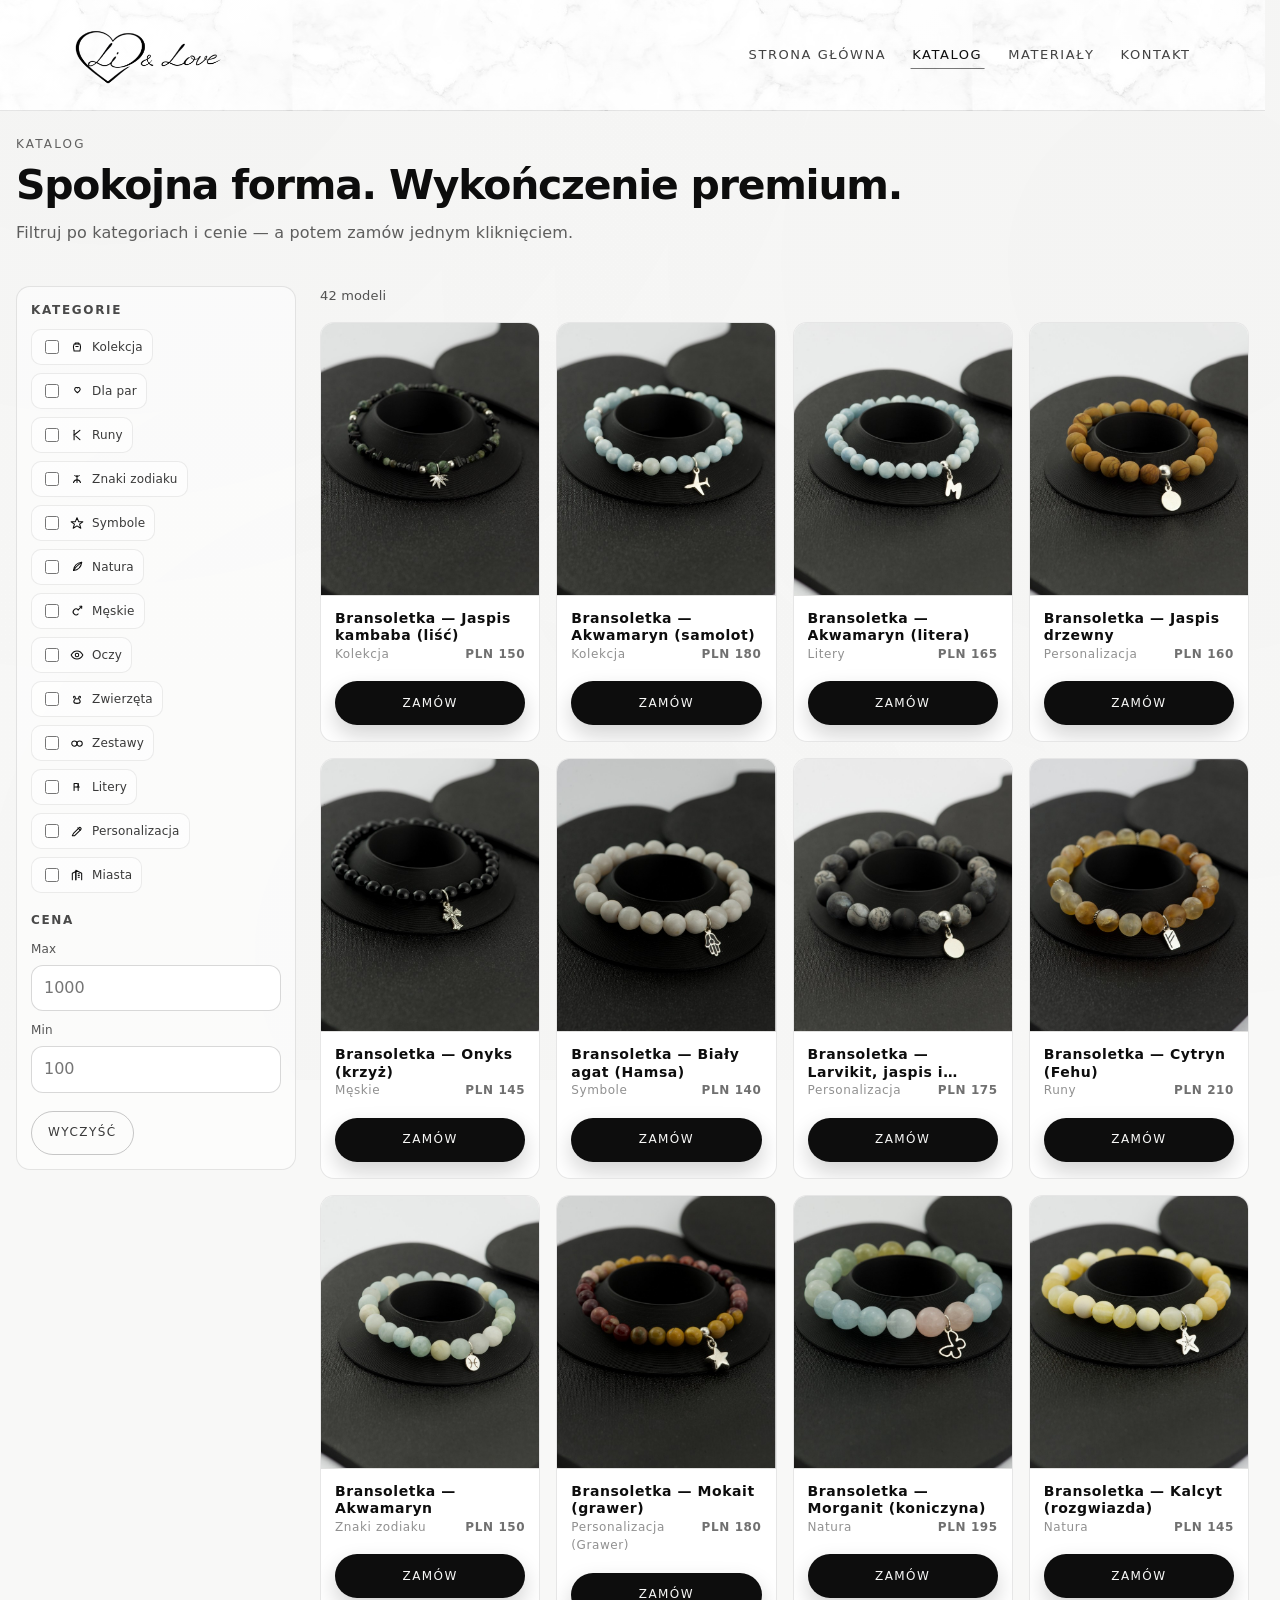
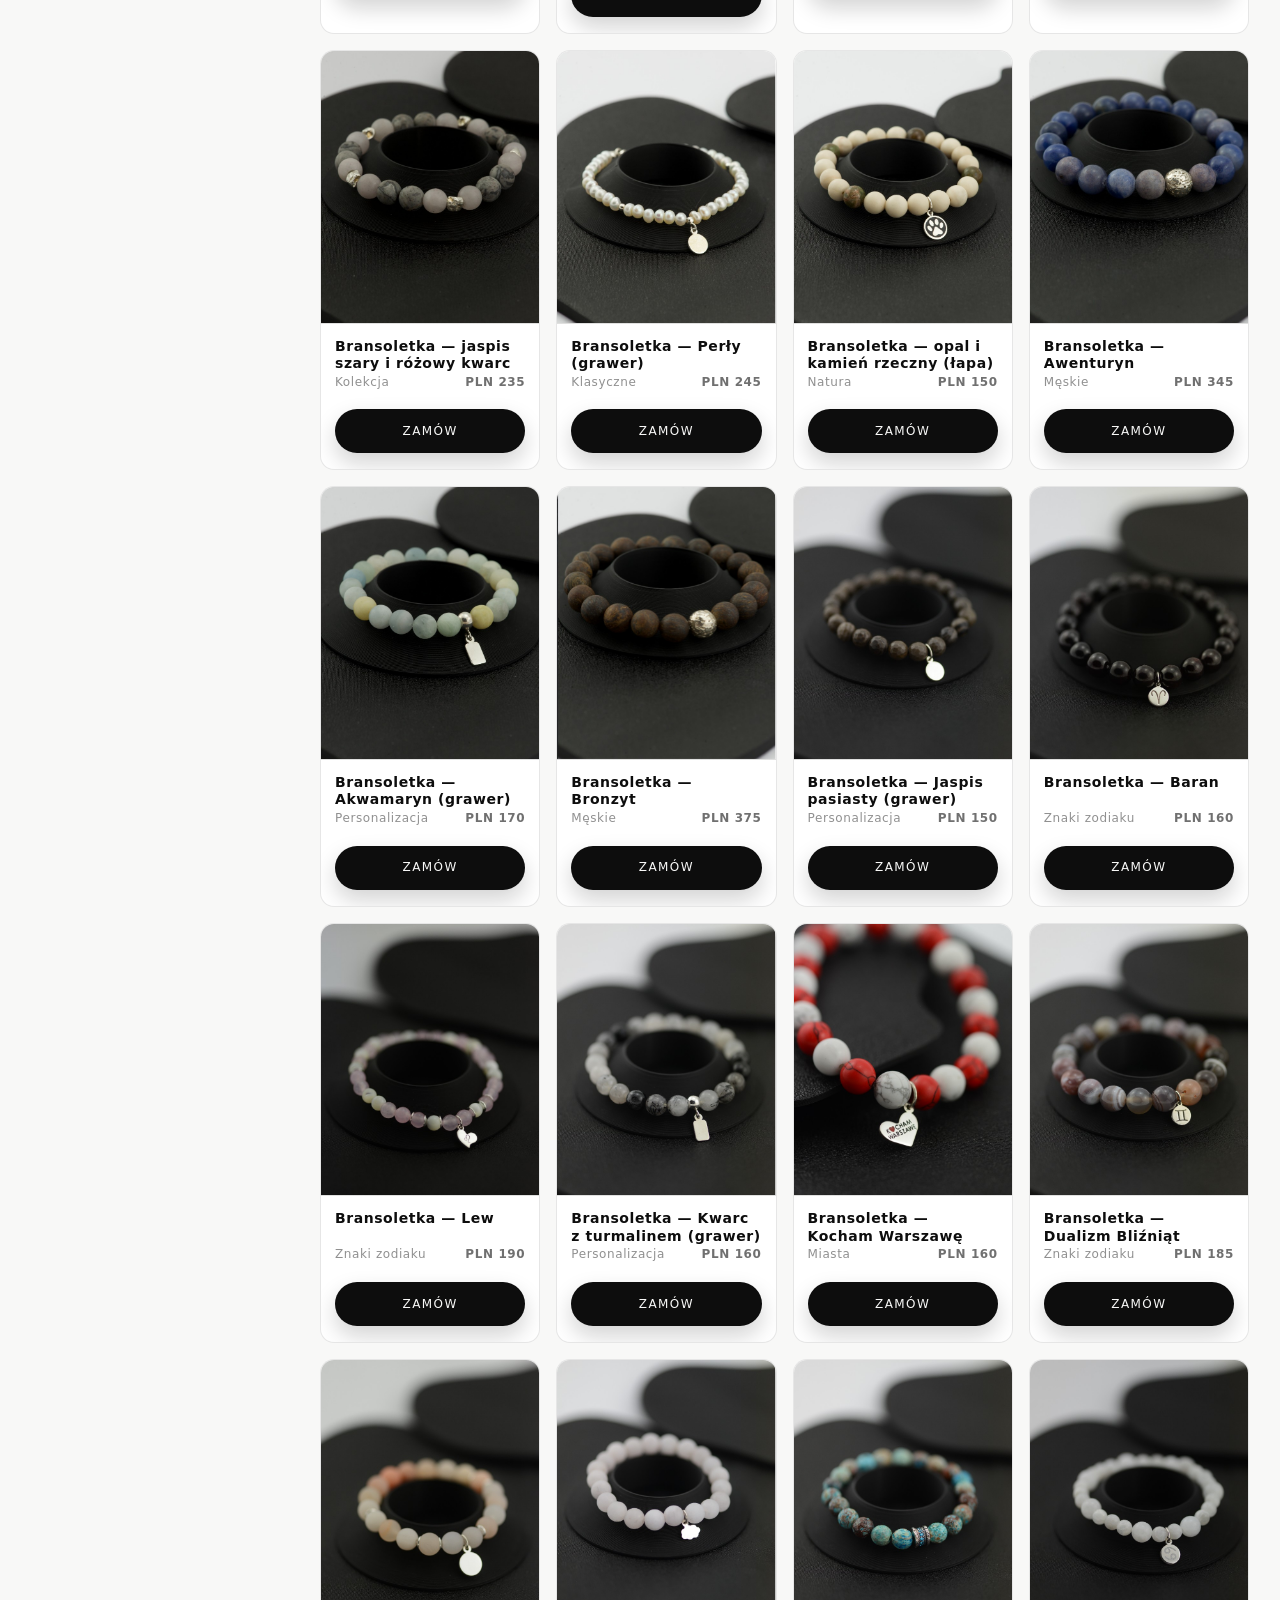
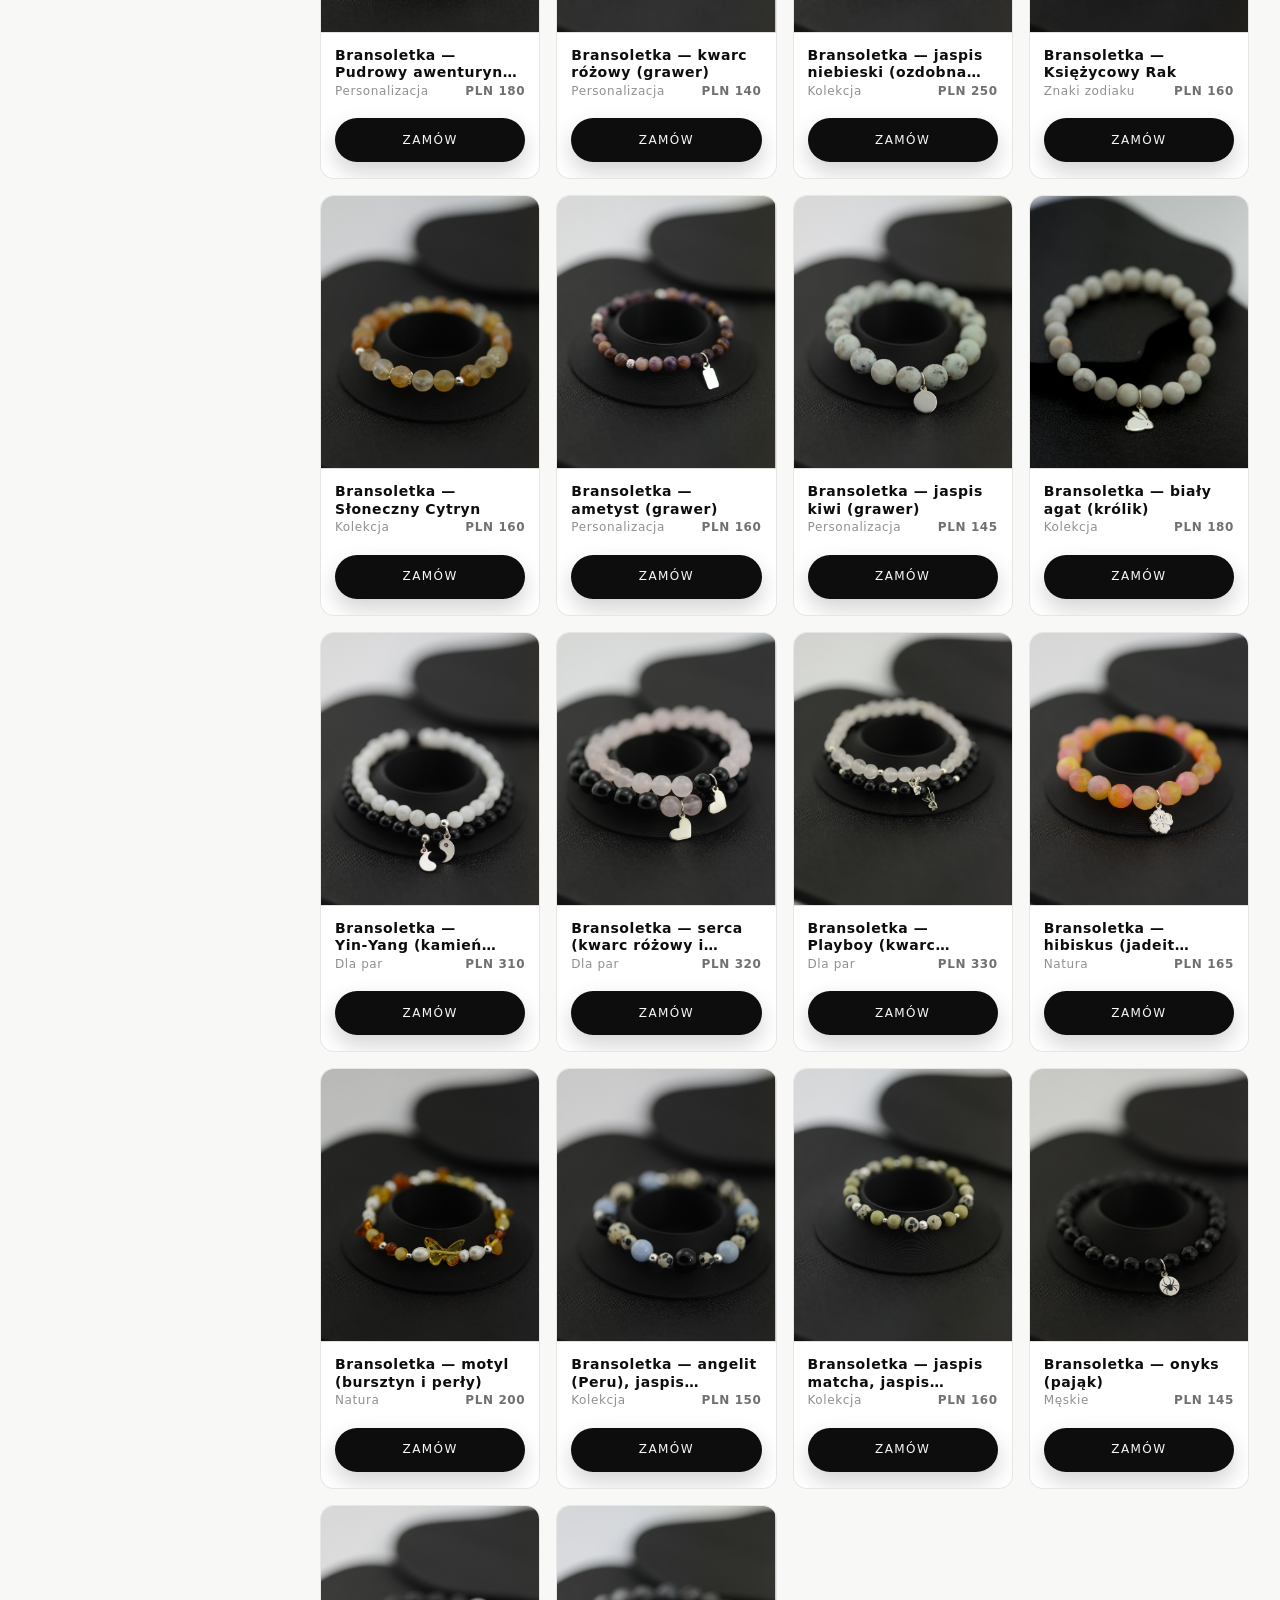
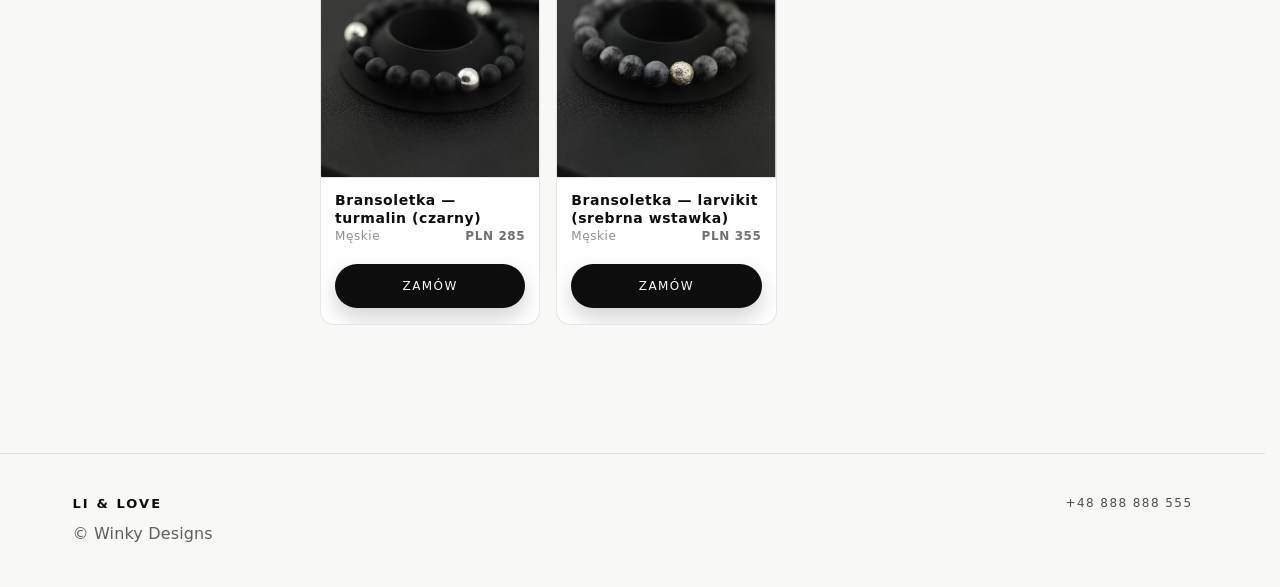
==== catalog.html @ 72b516de "Aktualizuj kategorie i stopkę Ujednolica stopkę (Winky Designs), porządkuje Kolekcja, zostawia Słone" ====
<!doctype html>
<html lang="pl">
  <head>
    <meta charset="utf-8" />
    <meta name="viewport" content="width=device-width, initial-scale=1" />
    <meta name="description" content="Poznaj katalog bransoletek. Filtruj według koloru, materiału i ceny." />
    <title>Katalog · Li &amp; Love</title>

    <link rel="stylesheet" href="./css/reset.css" />
    <link rel="stylesheet" href="./css/styles.css?v=20260427-live1" />
    <link rel="stylesheet" href="./css/catalog.css?v=20260423-blobbg2" />
    <link rel="icon" href="./assets/images/logo-mark.png" />
  </head>
  <body>
    <a class="skip-link" href="#main">Przejdź do treści</a>

    <header class="site-header" role="banner">
      <div class="container header-inner">
        <a class="brand" href="./index.html" aria-label="Li &amp; Love — strona główna">
          <img class="brand-logo" src="./assets/images/logo-header.png" alt="Li &amp; Love" />
        </a>

        <button class="nav-toggle" type="button" aria-label="Menu" aria-expanded="false">
          <span class="nav-toggle-bars" aria-hidden="true"></span>
        </button>

        <nav class="nav" aria-label="Główna nawigacja">
          <a class="nav-link" href="./index.html">Strona główna</a>
          <a class="nav-link is-active" href="./catalog.html">Katalog</a>
          <a class="nav-link" href="./index.html#materials">Materiały</a>
          <a class="nav-link" href="./index.html#contact">Kontakt</a>
          <span class="nav-indicator" aria-hidden="true"></span>
        </nav>
      </div>
    </header>

    <div class="mobile-menu" id="mobileMenu" hidden>
      <div class="mobile-menu-backdrop" data-close="1"></div>
      <div class="mobile-menu-panel" role="dialog" aria-modal="true" aria-label="Menu">
        <a class="mobile-menu-link" href="./index.html">Strona główna</a>
        <a class="mobile-menu-link" href="./catalog.html">Katalog</a>
        <a class="mobile-menu-link" href="./index.html#materials">Materiały</a>
        <a class="mobile-menu-link" href="./index.html#contact">Kontakt</a>
      </div>
    </div>

    <main id="main" class="catalog-page">
      <section class="catalog-hero" data-reveal>
        <div class="container">
          <p class="eyebrow">Katalog</p>
          <h1 class="catalog-title">Spokojna forma. Wykończenie premium.</h1>
          <p class="catalog-subtitle">Filtruj po kategoriach i cenie — a potem zamów jednym kliknięciem.</p>
        </div>
      </section>

      <section class="catalog-body" data-reveal>
        <div class="container catalog-layout">
          <aside class="catalog-aside" aria-label="Filtry">
            <div class="filters-panel" id="filtersPanel">
              <div class="filters">
                <div class="filters-inner">
                  <div class="filters-group">
                    <h2 class="filters-title">Kategorie</h2>
                    <div class="filters-options" id="filterCategories"></div>
                  </div>

                  <div class="filters-group">
                    <h2 class="filters-title">Cena</h2>
                    <div class="filters-row">
                      <label class="field">
                        <span class="field-label">Max</span>
                        <input class="input" id="priceMax" inputmode="numeric" type="number" min="0" step="1" placeholder="1000" />
                      </label>
                      <label class="field">
                        <span class="field-label">Min</span>
                        <input class="input" id="priceMin" inputmode="numeric" type="number" min="0" step="1" placeholder="100" />
                      </label>
                    </div>
                  </div>

                  <div class="filters-actions">
                    <button class="btn btn-ghost" type="button" id="resetFilters">Wyczyść</button>
                  </div>
                </div>
              </div>
            </div>
          </aside>

          <section class="catalog-main" aria-label="Produkty">
            <div class="catalog-toolbar">
              <p class="results" id="resultsCount" aria-live="polite"></p>
              <button class="btn btn-ghost filters-open" type="button" id="openFilters">Filtry</button>
            </div>

            <div class="product-grid" id="catalogGrid" aria-live="polite"></div>

            <div class="empty-state" id="emptyState" hidden>
              <p class="empty-title">Brak wyników.</p>
              <p class="empty-text">Zmień filtry lub wyczyść je, aby zobaczyć całą kolekcję.</p>
              <button class="btn btn-primary" type="button" id="resetFiltersEmpty">Wyczyść filtry</button>
            </div>
          </section>
        </div>
      </section>
    </main>

    <div class="filters-drawer" id="filtersDrawer" hidden>
      <div class="filters-drawer-backdrop" data-close="1"></div>
      <div class="filters-drawer-sheet" role="dialog" aria-modal="true" aria-label="Filtry">
        <div class="filters-drawer-head">
          <p class="filters-drawer-title">Filtry</p>
          <button class="filters-drawer-close" type="button" aria-label="Zamknij" data-close="1">×</button>
        </div>
        <div class="filters-drawer-body" id="filtersDrawerBody"></div>
      </div>
    </div>

    <footer class="site-footer">
      <div class="container footer-inner">
        <div class="footer-left">
          <p class="footer-brand">Li &amp; Love</p>
          <p class="footer-note">© Winky Designs</p>
        </div>
        <div class="footer-right">
          <a class="footer-link" href="tel:+48888888555">+48 888 888 555</a>
        </div>
      </div>
    </footer>

    <script type="module" src="./js/main.js?v=20260426-akwa2"></script>
  </body>
</html>
---- css/styles.css ----
:root {
  --black: #0d0d0d;
  --gray: #8c8c8c;
  --light-gray: #e6e6e6;
  --off-white: #f8f8f7;
  --white: #ffffff;

  --container: 1120px;
  --radius: 14px;
  --radius-sm: 10px;
  --shadow-soft: 0 12px 32px rgba(13, 13, 13, 0.12);

  --space-1: 8px;
  --space-2: 16px;
  --space-3: 24px;
  --space-4: 40px;
  --space-5: 64px;

  --text: var(--black);
  --muted: rgba(13, 13, 13, 0.65);
  --hairline: rgba(13, 13, 13, 0.1);

  --ease: cubic-bezier(0.2, 0.8, 0.2, 1);
  --dur: 180ms;
}

html,
body {
  overflow-x: clip;
}

html {
  scroll-behavior: smooth;
  scrollbar-gutter: stable;
}

@supports not (overflow: clip) {
  html,
  body {
    overflow-x: hidden;
  }
}

/* Telegram in-app browser: hard-block horizontal scrolling */
html.is-telegram,
html.is-telegram body {
  overflow-x: hidden !important;
  overscroll-behavior-x: none;
}

html.is-telegram body {
  touch-action: pan-y;
}

/* Anchor offset for sticky header */
#materials,
#contact {
  scroll-margin-top: 140px;
}

@media (max-width: 560px) {
  #materials,
  #contact {
    scroll-margin-top: 110px;
  }
}

body {
  background: var(--off-white);
  color: var(--text);
  font-family: ui-sans-serif, system-ui, -apple-system, Segoe UI, Roboto, Helvetica, Arial, "Apple Color Emoji",
    "Segoe UI Emoji";
  line-height: 1.55;
  letter-spacing: 0.01em;
}

/* Luxury grain (very subtle) */
body::before {
  content: "";
  position: fixed;
  inset: -20%;
  pointer-events: none;
  background:
    radial-gradient(circle at 20% 10%, rgba(13, 13, 13, 0.035), transparent 42%),
    radial-gradient(circle at 80% 35%, rgba(13, 13, 13, 0.028), transparent 48%),
    radial-gradient(circle at 40% 90%, rgba(13, 13, 13, 0.02), transparent 44%);
  opacity: 0.55;
  mix-blend-mode: multiply;
  transform: translate3d(0, 0, 0);
  animation: grainDrift 18s linear infinite;
  z-index: 0;
}

@keyframes grainDrift {
  0% {
    transform: translate3d(-1%, -1%, 0);
  }
  100% {
    transform: translate3d(1%, 1%, 0);
  }
}

@media (prefers-reduced-motion: reduce) {
  body::before {
    animation: none;
  }
}

/* Subtle motion primitives */
[data-reveal] {
  opacity: 1;
  transform: none;
  transition: none;
}

[data-reveal].is-revealed {
  opacity: 1;
  transform: translateY(0);
}

@media (prefers-reduced-motion: reduce) {
  [data-reveal] {
    opacity: 1;
    transform: none;
    transition: none;
  }
}

a:focus-visible {
  outline: 2px solid rgba(13, 13, 13, 0.55);
  outline-offset: 3px;
  border-radius: 10px;
}

.container {
  width: min(100% - 2 * var(--space-2), var(--container));
  margin-inline: auto;
}

.skip-link {
  position: absolute;
  left: -9999px;
  top: var(--space-2);
  background: var(--white);
  color: var(--black);
  border: 1px solid var(--hairline);
  border-radius: var(--radius-sm);
  padding: 10px 12px;
  z-index: 1000;
}

.skip-link:focus {
  left: var(--space-2);
}

/* Header / Nav */
.site-header {
  position: sticky;
  top: 0;
  z-index: 500;
  border-bottom: 1px solid var(--hairline);
  background: var(--white);
  background-image: url("../assets/textures/marble.png");
  background-size: 680px auto;
  background-position: center;
  background-repeat: repeat;
  isolation: isolate;
  overflow: clip;
}

/* Telegram in-app browser: avoid sticky header glitches */
html.is-telegram .site-header {
  position: static;
  top: auto;
}

.site-header::before {
  content: "";
  position: absolute;
  inset: 0;
  background: linear-gradient(90deg, rgba(255, 255, 255, 0.55), rgba(255, 255, 255, 0.35));
  z-index: -1;
}

.site-header::after {
  content: "";
  position: absolute;
  inset: 0;
  background: linear-gradient(115deg, rgba(255, 255, 255, 0), rgba(255, 255, 255, 0.26), rgba(255, 255, 255, 0));
  transform: translateX(-40%);
  opacity: 0.75;
  pointer-events: none;
  mix-blend-mode: soft-light;
  animation: headerGlint 10s var(--ease) infinite;
}

@keyframes headerGlint {
  0% {
    transform: translateX(-55%);
    opacity: 0.35;
  }
  45% {
    opacity: 0.75;
  }
  100% {
    transform: translateX(55%);
    opacity: 0.35;
  }
}

@media (prefers-reduced-motion: reduce) {
  .site-header::after {
    animation: none;
  }
}

.header-inner {
  display: flex;
  align-items: center;
  justify-content: space-between;
  gap: var(--space-2);
  padding-block: 0;
}

.brand {
  display: inline-flex;
  align-items: center;
  gap: 10px;
  min-height: 44px;
}

.brand-logo {
  height: 110px;
  width: auto;
  max-width: min(520px, 60vw);
  object-fit: contain;
  display: block;
}

@media (max-width: 992px) {
  .header-inner {
    display: grid;
    grid-template-columns: 1fr auto 1fr;
    align-items: center;
  }

  .brand-logo {
    height: 82px;
    max-width: min(380px, 74vw);
  }

  .brand {
    grid-column: 2;
    justify-self: center;
  }

  .nav {
    display: none !important;
  }
}

.nav {
  position: relative;
  display: flex;
  gap: clamp(12px, 2vw, 22px);
  align-items: center;
  flex-wrap: wrap;
  justify-content: flex-end;
}

.nav-toggle {
  display: none;
  width: 44px;
  height: 44px;
  border-radius: 999px;
  border: 1px solid rgba(13, 13, 13, 0.14);
  background: rgba(255, 255, 255, 0.65);
  cursor: pointer;
  justify-self: end;
}

.nav-toggle-bars {
  position: relative;
  display: block;
  width: 18px;
  height: 2px;
  margin: 0 auto;
  background: rgba(13, 13, 13, 0.78);
  border-radius: 999px;
  transition: background var(--dur) var(--ease), transform var(--dur) var(--ease);
}

.nav-toggle-bars::before,
.nav-toggle-bars::after {
  content: "";
  position: absolute;
  left: 0;
  width: 18px;
  height: 2px;
  background: rgba(13, 13, 13, 0.78);
  border-radius: 999px;
  transition: transform var(--dur) var(--ease), top var(--dur) var(--ease), opacity var(--dur) var(--ease);
}

.nav-toggle-bars::before {
  top: -6px;
}

.nav-toggle-bars::after {
  top: 6px;
}

.nav-toggle.is-open .nav-toggle-bars {
  background: transparent;
}

.nav-toggle.is-open .nav-toggle-bars::before {
  top: 0;
  transform: rotate(45deg);
}

.nav-toggle.is-open .nav-toggle-bars::after {
  top: 0;
  transform: rotate(-45deg);
}

@media (max-width: 992px) {
  .nav-toggle {
    display: inline-flex;
    align-items: center;
    justify-content: center;
    grid-column: 3;
  }
}

/* Mobile menu overlay */
.mobile-menu {
  position: fixed;
  inset: 0;
  z-index: 997;
}

.mobile-menu[hidden] {
  display: none !important;
}

.mobile-menu-backdrop {
  position: absolute;
  inset: 0;
  background: rgba(13, 13, 13, 0.35);
  backdrop-filter: blur(4px);
  -webkit-backdrop-filter: blur(4px);
  opacity: 0;
  transition: opacity 420ms cubic-bezier(0.16, 1, 0.3, 1);
}

.mobile-menu-panel {
  position: absolute;
  right: var(--space-2);
  top: calc(110px + var(--space-2));
  width: min(320px, calc(100% - 2 * var(--space-2)));
  border-radius: calc(var(--radius) + 6px);
  border: 1px solid rgba(255, 255, 255, 0.35);
  background: rgba(255, 255, 255, 0.92);
  box-shadow: 0 30px 80px rgba(13, 13, 13, 0.22);
  overflow: clip;
  padding: 10px;
  opacity: 0;
  transform-origin: 18px 18px;
  transform: translate3d(var(--menu-from-x, 0px), var(--menu-from-y, -8px), 0) scale(0.12);
  transition:
    opacity 220ms var(--ease),
    transform 420ms cubic-bezier(0.16, 1, 0.3, 1);
  will-change: opacity, transform;
}

.mobile-menu.is-open .mobile-menu-backdrop {
  opacity: 1;
}

.mobile-menu.is-open .mobile-menu-panel {
  opacity: 1;
  transform: translate3d(0, 0, 0) scale(1);
}

.mobile-menu.is-measuring .mobile-menu-backdrop {
  opacity: 0;
  transition: none;
}

.mobile-menu.is-measuring .mobile-menu-panel {
  opacity: 0;
  transform: translate(0, 0) scale(1);
  transition: none;
}

.mobile-menu.is-closing .mobile-menu-backdrop {
  opacity: 0;
}

.mobile-menu.is-closing .mobile-menu-panel {
  opacity: 0;
  transform: translate3d(var(--menu-from-x, 0px), var(--menu-from-y, -6px), 0) scale(0.12);
}

@media (prefers-reduced-motion: reduce) {
  /* Keep it subtle instead of disabling entirely */
  .mobile-menu-backdrop {
    transition: opacity 140ms linear;
  }

  .mobile-menu-panel {
    transition: opacity 140ms linear, transform 200ms ease-out;
    transform: translate3d(var(--menu-from-x, 0px), var(--menu-from-y, -6px), 0) scale(0.92);
  }
}

.mobile-menu-link {
  display: block;
  padding: 12px 12px;
  border-radius: 14px;
  font-size: 12px;
  letter-spacing: 0.14em;
  text-transform: uppercase;
  color: rgba(13, 13, 13, 0.82);
}

.mobile-menu-link:hover {
  background: rgba(255, 255, 255, 0.8);
}

@media (max-width: 992px) {
  .mobile-menu-panel {
    top: calc(82px + var(--space-2));
  }
}

.nav-link {
  font-size: 13px;
  letter-spacing: 0.12em;
  text-transform: uppercase;
  color: rgba(13, 13, 13, 0.78);
  padding: 6px 2px;
  transition: color var(--dur) var(--ease), opacity var(--dur) var(--ease);
}

.nav-link:hover {
  color: var(--black);
}

.nav-link.is-active {
  color: var(--black);
}

.nav-indicator {
  position: absolute;
  left: 0;
  bottom: 2px;
  height: 1px;
  width: 0;
  background: rgba(13, 13, 13, 0.55);
  transform: translateX(0);
  transition: transform 320ms var(--ease), width 320ms var(--ease), opacity 220ms var(--ease);
  opacity: 1;
  pointer-events: none;
}

@media (prefers-reduced-motion: reduce) {
  .nav-indicator {
    transition: none;
  }
}

/* Typography helpers */
.eyebrow {
  text-transform: uppercase;
  letter-spacing: 0.18em;
  font-size: 12px;
  color: rgba(13, 13, 13, 0.64);
}

.section-title {
  font-size: clamp(22px, 2.2vw, 30px);
  letter-spacing: -0.02em;
  line-height: 1.15;
}

.section-subtitle {
  margin-top: 10px;
  max-width: 60ch;
  color: var(--muted);
}

.section {
  padding-block: var(--space-5);
}

.section-contrast {
  background: var(--white);
  border-top: 1px solid var(--hairline);
  border-bottom: 1px solid var(--hairline);
}

.section-head {
  display: grid;
  gap: 6px;
  margin-bottom: var(--space-3);
}

.section-actions {
  margin-top: var(--space-3);
  display: flex;
  flex-wrap: wrap;
  align-items: center;
  gap: 12px;
}

/* Buttons */
.btn {
  display: inline-flex;
  align-items: center;
  justify-content: center;
  min-height: 44px;
  padding: 10px 16px;
  border-radius: 999px;
  letter-spacing: 0.12em;
  text-transform: uppercase;
  font-size: 12px;
  gap: 10px;
  transition: transform var(--dur) var(--ease), box-shadow var(--dur) var(--ease), background var(--dur) var(--ease),
    color var(--dur) var(--ease), border-color var(--dur) var(--ease);
}

.btn:focus-visible {
  outline: 2px solid rgba(13, 13, 13, 0.65);
  outline-offset: 3px;
}

.btn-primary {
  background: var(--black);
  color: var(--off-white);
  box-shadow: 0 10px 22px rgba(13, 13, 13, 0.18);
}

.btn-primary:hover {
  transform: translateY(-1px);
  box-shadow: 0 14px 28px rgba(13, 13, 13, 0.22);
}

.btn-ghost {
  border: 1px solid rgba(13, 13, 13, 0.22);
  color: rgba(13, 13, 13, 0.82);
  background: transparent;
}

.btn-ghost:hover {
  border-color: rgba(13, 13, 13, 0.35);
  color: var(--black);
  transform: translateY(-1px);
}

.btn:active {
  transform: translateY(0);
}

/* Hero */
.hero {
  padding-block: clamp(56px, 7vw, 92px);
  position: relative;
}

.hero::after {
  content: "";
  position: absolute;
  inset: 0;
  background: radial-gradient(circle at 20% 30%, rgba(13, 13, 13, 0.03), transparent 60%);
  pointer-events: none;
}

.hero-inner {
  display: grid;
  grid-template-columns: 1.25fr 0.75fr;
  gap: clamp(24px, 4vw, 56px);
  align-items: center;
}

.hero-copy {
  position: relative;
}

@media (min-width: 981px) {
  .hero-copy::before {
    content: "";
    position: absolute;
    left: -20px;
    top: 6px;
    height: 190px;
    width: 1px;
    background: rgba(13, 13, 13, 0.1);
  }
}

.hero-title {
  margin-top: 10px;
  font-size: clamp(34px, 4vw, 56px);
  letter-spacing: -0.03em;
  line-height: 1.03;
}

.hero-subtitle {
  margin-top: 14px;
  max-width: 58ch;
  color: var(--muted);
}

.hero-actions {
  margin-top: var(--space-3);
  display: flex;
  flex-wrap: wrap;
  gap: 12px;
}

.hero-media {
  display: grid;
  place-items: center;
}

.hero-art {
  position: relative;
  width: min(560px, 100%);
  aspect-ratio: 1 / 1;
  display: grid;
  place-items: center;
  isolation: isolate;
}

@media (min-width: 981px) {
  .hero-art::after {
    content: "925 silver · natural stones";
    position: absolute;
    bottom: -14px;
    right: -22px;
    font-size: 11px;
    letter-spacing: 0.2em;
    color: rgba(13, 13, 13, 0.4);
    text-transform: uppercase;
    white-space: nowrap;
    pointer-events: none;
  }
}

.hero-bg-orb {
  position: absolute;
  inset: -6% -2%;
  border-radius: 999px;
  background:
    radial-gradient(circle at 28% 26%, rgba(255, 255, 255, 0.98), rgba(255, 255, 255, 0.42) 34%, rgba(255, 255, 255, 0) 72%),
    radial-gradient(circle at 74% 70%, rgba(13, 13, 13, 0.16), rgba(13, 13, 13, 0.07) 44%, rgba(13, 13, 13, 0) 78%),
    radial-gradient(circle at 52% 48%, rgba(215, 192, 138, 0.22), rgba(215, 192, 138, 0) 62%),
    radial-gradient(circle at 58% 42%, rgba(233, 183, 198, 0.16), rgba(233, 183, 198, 0) 64%);
  filter: blur(30px);
  opacity: 1;
  transform: translateY(14px);
  z-index: 0;
}

.hero-product-wrap {
  position: relative;
  width: min(520px, 100%);
  aspect-ratio: 1 / 1;
  transform: translateX(18px) translateY(-14px);
  z-index: 1;
  transition: transform 0.4s ease;
  animation: heroFloatWrap 6s ease-in-out infinite;
}

.hero-product-wrap::before {
  content: "";
  position: absolute;
  inset: -8%;
  border-radius: 40% 60% 48% 52% / 44% 46% 54% 56%;
  background:
    radial-gradient(circle at 38% 34%, rgba(255, 255, 255, 0.82), rgba(255, 255, 255, 0) 58%),
    radial-gradient(circle at 68% 70%, rgba(215, 192, 138, 0.22), rgba(215, 192, 138, 0) 72%);
  filter: blur(26px);
  opacity: 1;
  pointer-events: none;
  z-index: 0;
}

.hero-product-wrap::after {
  content: "";
  position: absolute;
  inset: -14%;
  border-radius: 999px;
  background:
    radial-gradient(circle at 55% 45%, rgba(255, 255, 255, 0.42), rgba(255, 255, 255, 0) 70%),
    radial-gradient(circle at 60% 55%, rgba(233, 183, 198, 0.12), rgba(233, 183, 198, 0) 74%);
  filter: blur(34px);
  opacity: 0.9;
  pointer-events: none;
  z-index: 0;
}

.hero-product-wrap:hover {
  transform: translateX(18px) translateY(-19px) scale(1.05);
}

@media (prefers-reduced-motion: reduce) {
  .hero-product-wrap {
    animation: none;
    transition: none;
  }
}

@keyframes heroFloatWrap {
  0%,
  100% {
    transform: translateX(18px) translateY(-14px);
  }
  50% {
    transform: translateX(18px) translateY(-22px);
  }
}

@supports selector(:has(*)) {
  @media (min-width: 981px) {
    .hero-inner:has(.btn-primary:hover) .hero-product-wrap {
      transform: translateX(30px) translateY(-14px) scale(1.05);
    }
  }
}

.hero-product {
  position: relative;
  width: min(520px, 100%);
  aspect-ratio: 1 / 1;
  transform: translateZ(0);
  will-change: transform;
  z-index: 1;
  border-radius: 38% 62% 46% 54% / 42% 44% 56% 58%;
  overflow: hidden;
  isolation: isolate;
  -webkit-mask-image: -webkit-radial-gradient(white, black);
  -webkit-mask-repeat: no-repeat;
  -webkit-mask-size: 100% 100%;
  background: rgba(255, 255, 255, 0.55);
  box-shadow:
    0 60px 160px rgba(13, 13, 13, 0.14),
    0 22px 60px rgba(13, 13, 13, 0.10),
    0 0 0 1px rgba(255, 255, 255, 0.55) inset;
}

.hero-shine {
  position: absolute;
  inset: 0;
  border-radius: inherit;
  pointer-events: none;
  z-index: 2;
}

.hero-shine--blur {
  inset: -20%;
  background: radial-gradient(circle at 30% 25%, rgba(255, 255, 255, 0.85), rgba(255, 255, 255, 0) 52%);
  opacity: 0.55;
  filter: blur(10px);
}

.hero-shine--gloss {
  background: linear-gradient(145deg, rgba(255, 255, 255, 0.28), rgba(255, 255, 255, 0) 44%);
  mix-blend-mode: soft-light;
  opacity: 0.9;
}

.hero-bracelet {
  width: 100%;
  height: 100%;
  object-fit: cover;
  object-position: 52% 44%;
  display: block;
  transform: scale(1.14) translate(2%, -1%);
  filter:
    drop-shadow(0 26px 48px rgba(13, 13, 13, 0.18))
    drop-shadow(0 0 34px rgba(255, 255, 255, 0.40))
    drop-shadow(0 0 90px rgba(255, 255, 255, 0.22));
  transform-origin: 50% 50%;
  animation: none;
}

/* Safari (macOS): WebKit can break blob clipping; use background-image technique */
body.is-safari .hero-product {
  background-image: url("../assets/images/bracelet-hero-new.png");
  background-size: cover;
  background-position: 50% 45%;
}

body.is-safari .hero-bracelet {
  filter: none;
  opacity: 0;
}

/* iPad / touch devices: match mobile blob clipping */
@media (hover: none) and (pointer: coarse) and (min-width: 981px) {
  .hero-product {
    background-image: url("../assets/images/bracelet-hero-new.png");
    background-size: cover;
    background-position: 50% 45%;
  }

  .hero-bracelet {
    filter: none;
    opacity: 0;
  }
}

@media (prefers-reduced-motion: no-preference) {
  .hero-bracelet {
    animation: heroFloat 6.5s var(--ease) infinite;
  }
}

@keyframes heroFloat {
  0%,
  100% {
    transform: scale(1.14) translate(2%, -1%) translateY(0);
  }
  50% {
    transform: scale(1.14) translate(2%, -1%) translateY(-6px);
  }
}

@keyframes slowSpin {
  from {
    transform: rotate(0deg);
  }
  to {
    transform: rotate(360deg);
  }
}

@media (prefers-reduced-motion: reduce) {
  .hero-bracelet {
    animation: none;
  }

  .card-media img {
    transform: none !important;
    transition: none;
  }

  .card-media::after {
    transition: none;
    opacity: 0;
  }

  .modal,
  .modal * {
    transition: none !important;
    animation: none !important;
  }
}

/* Modal (product quick view)
   Keep layout stable: don't toggle overflow here (JS blocks background scroll). */

.modal {
  position: fixed;
  inset: 0;
  z-index: 999;
  display: flex;
  align-items: center;
  justify-content: center;
  padding: var(--space-2);
}

.modal[hidden] {
  display: none !important;
}

.modal-backdrop {
  position: absolute;
  inset: 0;
  background: rgba(13, 13, 13, 0.45);
  backdrop-filter: blur(4px);
  -webkit-backdrop-filter: blur(4px);
  opacity: 0;
  transition: opacity 520ms cubic-bezier(0.16, 1, 0.3, 1);
}

.modal-dialog {
  position: relative;
  width: min(860px, 100%);
  max-height: 100%;
  border-radius: calc(var(--radius) + 4px);
  border: 1px solid rgba(255, 255, 255, 0.35);
  background: rgba(255, 255, 255, 0.82);
  box-shadow: 0 30px 80px rgba(13, 13, 13, 0.25);
  overflow: clip;
  opacity: 0;
  transform: translate3d(0, 14px, 0) scale(0.985);
  transition:
    opacity 260ms var(--ease),
    transform 680ms cubic-bezier(0.16, 1, 0.3, 1);
  will-change: transform, opacity;
  display: flex;
  flex-direction: column;
}

/* Safari/macOS: stabilize border/clip rendering in modal */
body.is-safari .modal-dialog {
  overflow: hidden;
  isolation: isolate;
  transform: translateZ(0);
  -webkit-mask-image: -webkit-radial-gradient(white, black);
  -webkit-mask-repeat: no-repeat;
  -webkit-mask-size: 100% 100%;
}

.modal.is-open .modal-backdrop {
  opacity: 1;
}

.modal.is-open .modal-dialog {
  opacity: 1;
  transform: translate3d(0, 0, 0) scale(1);
}

.modal.is-closing .modal-backdrop {
  opacity: 0;
  transition: opacity 180ms var(--ease);
}

.modal.is-closing .modal-dialog {
  opacity: 0;
  transform: translate3d(0, 10px, 0) scale(0.99);
  transition:
    opacity 180ms var(--ease),
    transform 220ms var(--ease);
}

/* keep border visible even with inner scroll */
.modal-dialog::after {
  content: "";
  position: absolute;
  inset: 0;
  border-radius: inherit;
  box-shadow: inset 0 0 0 1px rgba(13, 13, 13, 0.06);
  pointer-events: none;
}

.modal-close {
  position: absolute;
  top: 12px;
  right: 12px;
  z-index: 5;
  width: 44px;
  height: 44px;
  padding: 0;
  border-radius: 999px;
  border: 1px solid rgba(13, 13, 13, 0.16);
  background: rgba(255, 255, 255, 0.7);
  color: transparent;
  cursor: pointer;
  display: grid;
  place-items: center;
  line-height: 1;
}

.modal-close::before,
.modal-close::after {
  content: "";
  position: absolute;
  width: 14px;
  height: 2px;
  background: rgba(13, 13, 13, 0.55);
  border-radius: 999px;
}

.modal-close::before {
  transform: rotate(45deg);
}

.modal-close::after {
  transform: rotate(-45deg);
}

.modal-close:hover {
  background: rgba(255, 255, 255, 0.88);
}

.modal-content {
  display: grid;
  grid-template-columns: 1.1fr 0.9fr;
  gap: 12px;
  padding: var(--space-3);
  max-height: 100%;
  min-height: 0;
  flex: 1 1 auto;
  overflow: auto;
  overscroll-behavior: contain;
  scrollbar-width: none;
}

.modal-content::-webkit-scrollbar {
  width: 0;
  height: 0;
}

@supports not (height: 100dvh) {
  .modal-dialog {
    max-height: 100%;
  }

  .modal-content {
    max-height: 100%;
  }
}

.modal-gallery {
  display: grid;
  gap: 12px;
}

.modal-image {
  border-radius: var(--radius);
  border: 1px solid rgba(13, 13, 13, 0.10);
  background: linear-gradient(180deg, rgba(248, 248, 247, 1), rgba(230, 230, 230, 0.7));
  aspect-ratio: 4 / 5;
  overflow: clip;
}

body.is-safari .modal-image {
  overflow: hidden;
  -webkit-mask-image: -webkit-radial-gradient(white, black);
  -webkit-mask-repeat: no-repeat;
  -webkit-mask-size: 100% 100%;
}

@media (min-width: 981px) {
  body.is-safari .modal-dialog {
    width: min(980px, 100%);
  }

  body.is-safari .modal-content {
    grid-template-columns: minmax(0, 1.1fr) minmax(0, 0.9fr);
  }

  body.is-safari .modal-gallery,
  body.is-safari .modal-info {
    min-width: 0;
  }
}

.modal-image img {
  width: 100%;
  height: 100%;
  object-fit: cover;
}

.modal-thumbs {
  display: flex;
  gap: 8px;
  flex-wrap: wrap;
}

.thumb {
  width: 64px;
  height: 64px;
  border-radius: 14px;
  border: 1px solid rgba(13, 13, 13, 0.14);
  background: rgba(255, 255, 255, 0.6);
  overflow: clip;
  cursor: pointer;
  transition: transform 220ms var(--ease), border-color 220ms var(--ease), background 220ms var(--ease);
}

/* Desktop-only: larger hero image in modal */
@media (min-width: 981px) {
  .modal-image {
    height: min(760px, 74vh);
  }
}

/* Medium screens: keep modal image less tall */
@media (min-width: 981px) and (max-width: 1200px) {
  .modal-image {
    height: min(600px, 62vh);
  }
}

.thumb:hover {
  transform: translateY(-1px);
  background: rgba(255, 255, 255, 0.86);
}

.thumb.is-active {
  border-color: rgba(13, 13, 13, 0.35);
}

.thumb img {
  width: 100%;
  height: 100%;
  object-fit: cover;
}

.modal-info {
  display: grid;
  align-content: start;
  gap: 10px;
  min-width: 0;
  /* keep text away from the close (X) button */
  padding-right: 62px;
}

@media (min-width: 981px) {
  .modal-info {
    padding-left: 6px;
  }

  .modal-desc {
    max-width: 50ch;
  }
}

.modal-kicker {
  font-size: 12px;
  letter-spacing: 0.18em;
  text-transform: uppercase;
  color: rgba(13, 13, 13, 0.65);
}

.modal-title {
  font-size: clamp(22px, 2.2vw, 30px);
  letter-spacing: -0.015em;
  line-height: 1.12;
}

.modal-desc {
  color: var(--muted);
  max-width: 54ch;
  line-height: 1.7;
}

.modal-specs {
  margin-top: 6px;
  padding: 12px 12px;
  border-radius: var(--radius);
  border: 1px solid rgba(13, 13, 13, 0.08);
  background: rgba(255, 255, 255, 0.62);
  backdrop-filter: blur(8px);
  -webkit-backdrop-filter: blur(8px);
}

.modal-specs-title {
  font-size: 12px;
  letter-spacing: 0.14em;
  text-transform: uppercase;
  color: rgba(13, 13, 13, 0.75);
}

.modal-specs-list {
  margin-top: 10px;
  display: grid;
  gap: 8px;
}

.spec-row {
  display: grid;
  grid-template-columns: 110px 1fr;
  gap: 10px;
  align-items: baseline;
}

.spec-k {
  font-size: 12px;
  color: rgba(13, 13, 13, 0.65);
}

.spec-v {
  font-size: 13px;
  color: rgba(13, 13, 13, 0.86);
}

@media (max-width: 560px) {
  .modal-specs {
    padding: 12px 12px;
  }

  .spec-row {
    grid-template-columns: 1fr;
    gap: 4px;
  }

  .spec-k {
    font-size: 11px;
    letter-spacing: 0.12em;
    text-transform: uppercase;
  }

  .spec-v {
    font-size: 13px;
    word-break: break-word;
  }
}

.modal-meta {
  display: flex;
  gap: 12px;
  align-items: baseline;
  margin-top: 6px;
}

.modal-price {
  font-weight: 700;
  color: rgba(13, 13, 13, 0.86);
}

.modal-actions {
  display: flex;
  flex-wrap: wrap;
  gap: 12px;
  margin-top: var(--space-2);
}

.modal-actions .btn-primary {
  box-shadow:
    0 14px 34px rgba(13, 13, 13, 0.18),
    0 1px 0 rgba(255, 255, 255, 0.12) inset;
}

.modal-actions .btn-primary:hover {
  transform: translateY(-2px);
  box-shadow:
    0 20px 44px rgba(13, 13, 13, 0.20),
    0 1px 0 rgba(255, 255, 255, 0.14) inset;
}

.modal-actions .btn-primary:active {
  transform: translateY(0);
}

@media (hover: hover) and (pointer: fine) {
  .modal-image img {
    transition: transform 520ms cubic-bezier(0.16, 1, 0.3, 1);
    will-change: transform;
  }

  .modal-image:hover img {
    transform: scale(1.03);
  }
}

@media (max-width: 980px) {
  .modal-content {
    grid-template-columns: 1fr;
  }

  .modal-info {
    padding-right: 0;
  }

  .modal-kicker,
  .modal-title {
    padding-right: 56px;
  }

  .modal-image {
    aspect-ratio: 1 / 1;
    height: auto;
  }

  .modal-thumbs {
    flex-wrap: nowrap;
    overflow-x: auto;
    overflow-y: hidden;
    -webkit-overflow-scrolling: touch;
    scrollbar-width: none;
    padding-bottom: 4px;
  }

  .modal-thumbs::-webkit-scrollbar {
    width: 0;
    height: 0;
  }

  .thumb {
    width: 54px;
    height: 54px;
    border-radius: 12px;
    flex: 0 0 auto;
  }
}

/* Features */
.feature-grid {
  display: grid;
  grid-template-columns: repeat(3, minmax(0, 1fr));
  gap: clamp(14px, 2.2vw, 22px);
  margin-top: clamp(18px, 3vw, var(--space-4));
}

.feature {
  position: relative;
  background:
    radial-gradient(circle at 30% 18%, rgba(255, 255, 255, 0.92), rgba(255, 255, 255, 0) 62%),
    rgba(255, 255, 255, 0.54);
  border: 1px solid rgba(13, 13, 13, 0.08);
  border-radius: var(--radius);
  overflow: hidden;
  isolation: isolate;
  padding: var(--space-3);
  backdrop-filter: blur(8px);
  -webkit-backdrop-filter: blur(8px);
  transition: transform 360ms var(--ease), box-shadow 360ms var(--ease), border-color 360ms var(--ease),
    background 360ms var(--ease);
}

.feature {
  transform: translateZ(0);
  will-change: transform;
}

body.is-safari .feature {
  -webkit-mask-image: -webkit-radial-gradient(white, black);
  -webkit-mask-repeat: no-repeat;
  -webkit-mask-size: 100% 100%;
}

.feature::after {
  content: "";
  position: absolute;
  inset: 0;
  border-radius: inherit;
  box-shadow: inset 0 0 0 1px rgba(255, 255, 255, 0.45);
  pointer-events: none;
  opacity: 0.65;
}

@media (hover: hover) and (pointer: fine) {
  .feature:hover {
    transform: translateY(-2px);
    border-color: rgba(13, 13, 13, 0.12);
    box-shadow:
      0 18px 44px rgba(13, 13, 13, 0.10),
      0 6px 16px rgba(13, 13, 13, 0.06);
    background:
      radial-gradient(circle at 30% 18%, rgba(255, 255, 255, 0.98), rgba(255, 255, 255, 0) 62%),
      rgba(255, 255, 255, 0.62);
  }
}

.feature-title {
  font-size: 14px;
  letter-spacing: 0.14em;
  text-transform: uppercase;
  color: rgba(13, 13, 13, 0.86);
}

.feature-text {
  margin-top: 10px;
  color: var(--muted);
  line-height: 1.65;
}

.feature-map {
  display: inline-flex;
  align-items: center;
  gap: 8px;
  margin-top: 10px;
  font-size: 12px;
  letter-spacing: 0.12em;
  text-transform: uppercase;
  color: rgba(13, 13, 13, 0.78);
  border-bottom: 1px solid rgba(13, 13, 13, 0.18);
  padding-bottom: 2px;
}

.feature-map:hover {
  color: var(--black);
  border-bottom-color: rgba(13, 13, 13, 0.42);
}

@keyframes contactPulse {
  0% {
    transform: translateZ(0);
    box-shadow: none;
    border-color: rgba(13, 13, 13, 0.08);
  }
  35% {
    box-shadow:
      0 18px 44px rgba(13, 13, 13, 0.10),
      0 6px 16px rgba(13, 13, 13, 0.06);
    border-color: rgba(13, 13, 13, 0.14);
  }
  100% {
    transform: translateZ(0);
    box-shadow: none;
    border-color: rgba(13, 13, 13, 0.08);
  }
}

/* When navigating to #contact: highlight items sequentially */
#contact.is-sequencing .section-actions .btn {
  animation: contactPulse 900ms var(--ease) both;
}
#contact.is-sequencing .section-actions .btn:nth-child(1) {
  animation-delay: 760ms;
}
#contact.is-sequencing .section-actions .btn:nth-child(2) {
  animation-delay: 900ms;
}
#contact.is-sequencing .section-actions .btn:nth-child(3) {
  animation-delay: 1040ms;
}
#contact.is-sequencing .section-actions .btn:nth-child(4) {
  animation-delay: 1180ms;
}

/* Safari-safe: JS applies .is-pulse sequentially (cards + buttons) */
#contact .is-pulse {
  animation: contactPulse 900ms var(--ease) both;
}

/* Product grid + cards */
.product-grid {
  display: grid;
  grid-template-columns: repeat(4, minmax(0, 1fr));
  gap: var(--space-2);
}

.card {
  background: var(--white);
  border: 1px solid var(--hairline);
  border-radius: var(--radius);
  overflow: clip;
  display: grid;
  grid-template-rows: auto 1fr;
  min-height: 100%;
  transition: transform var(--dur) var(--ease), box-shadow var(--dur) var(--ease), border-color var(--dur) var(--ease);
}

.card {
  animation: cardIn 520ms var(--ease) both;
  animation-delay: var(--stagger, 0ms);
}


@keyframes cardIn {
  from {
    opacity: 0;
    transform: translateY(8px);
  }
  to {
    opacity: 1;
    transform: translateY(0);
  }
}

@media (prefers-reduced-motion: reduce) {
  .card {
    animation: none;
  }
}

.card:hover {
  transform: translateY(-2px);
  box-shadow: var(--shadow-soft);
  border-color: rgba(13, 13, 13, 0.16);
}

.card-media {
  background: linear-gradient(180deg, rgba(248, 248, 247, 1), rgba(230, 230, 230, 0.7));
  aspect-ratio: 4 / 5;
  border-bottom: 1px solid var(--hairline);
  position: relative;
  isolation: isolate;
  overflow: clip;
}

.card-media::after {
  content: "";
  position: absolute;
  inset: 0;
  background: linear-gradient(180deg, rgba(13, 13, 13, 0) 0%, rgba(13, 13, 13, 0.14) 100%);
  opacity: 0;
  transition: opacity var(--dur) var(--ease);
  pointer-events: none;
  z-index: 1;
}

.card-media::before {
  content: "";
  position: absolute;
  inset: -20%;
  background: linear-gradient(120deg, rgba(255, 255, 255, 0), rgba(255, 255, 255, 0.18), rgba(255, 255, 255, 0));
  transform: translateX(-45%) rotate(8deg);
  opacity: 0;
  transition: transform 720ms var(--ease), opacity 420ms var(--ease);
  z-index: 2;
  pointer-events: none;
}

.card-media img {
  width: 100%;
  height: 100%;
  object-fit: cover;
  transform: scale(1.001);
  transition: transform 520ms var(--ease);
  will-change: transform;
  z-index: 0;
}

.card:hover .card-media::after,
.card:focus-within .card-media::after {
  opacity: 1;
}

.card:hover .card-media::before,
.card:focus-within .card-media::before {
  opacity: 1;
  transform: translateX(45%) rotate(8deg);
}

.card:hover .card-media img,
.card:focus-within .card-media img {
  transform: scale(1.02);
}

.card-body {
  padding: 14px 14px 16px;
  display: flex;
  flex-direction: column;
  gap: 10px;
}

.card-title {
  font-size: 14px;
  letter-spacing: 0.04em;
  line-height: 1.25;
  display: -webkit-box;
  -webkit-line-clamp: 2;
  -webkit-box-orient: vertical;
  overflow: hidden;
  min-height: calc(2 * 1.25em);
}

.card-meta {
  display: flex;
  align-items: baseline;
  justify-content: space-between;
  gap: 10px;
  color: var(--muted);
  font-size: 13px;
  margin-top: auto;
}

.price {
  color: rgba(13, 13, 13, 0.84);
  font-weight: 600;
}

.card-actions {
  margin-top: 8px;
}

.order-link {
  width: 100%;
}

/* Footer */
.site-footer {
  padding-block: var(--space-4);
  border-top: 1px solid var(--hairline);
}

.footer-inner {
  display: flex;
  gap: var(--space-3);
  align-items: flex-start;
  justify-content: space-between;
  flex-wrap: wrap;
}

.footer-brand {
  font-weight: 700;
  letter-spacing: 0.16em;
  text-transform: uppercase;
  font-size: 13px;
}

.footer-note {
  margin-top: 8px;
  color: var(--muted);
  max-width: 48ch;
}

.footer-right {
  display: flex;
  gap: 18px;
  align-items: center;
}

.footer-link {
  font-size: 12px;
  letter-spacing: 0.12em;
  text-transform: uppercase;
  color: rgba(13, 13, 13, 0.72);
}

.footer-link:hover {
  color: var(--black);
}

/* Responsive */
@media (max-width: 980px) {
  .hero-inner {
    grid-template-columns: 1fr;
  }
  .hero-media {
    order: -1;
  }
  .hero-copy {
    text-align: center;
  }
  .hero-actions {
    justify-content: center;
  }
  .hero-media {
    margin-bottom: 16px;
  }
  .hero-art {
    width: min(78vw, 360px);
    aspect-ratio: 1 / 1;
  }
  .hero-product-wrap {
    transform: none;
    animation: none;
    margin-top: 10px;
  }
  .hero-product-wrap:hover {
    transform: none;
  }
  .hero-copy::before {
    content: "";
    display: block;
    width: 36px;
    height: 1px;
    margin: 0 auto 12px;
    background: rgba(13, 13, 13, 0.14);
  }
  .hero-actions .btn-primary {
    box-shadow:
      0 10px 22px rgba(13, 13, 13, 0.16),
      0 1px 0 rgba(255, 255, 255, 0.25) inset;
  }
  .hero-actions .btn-primary:active {
    transform: translateY(0);
    box-shadow:
      0 8px 18px rgba(13, 13, 13, 0.14),
      0 1px 0 rgba(255, 255, 255, 0.18) inset;
  }
  .hero-art::after {
    right: 0;
    bottom: -10px;
    font-size: 10px;
    letter-spacing: 0.18em;
    text-align: center;
    width: 100%;
  }

  /* Mobile: calmer shape + more visible soft orb */
  .hero-bg-orb {
    inset: -14% -10%;
    filter: blur(34px);
    opacity: 0.92;
  }

  .hero-product {
    /* keep the same signature shape as desktop */
    border-radius: 38% 62% 46% 54% / 42% 44% 56% 58%;
    overflow: hidden;
    transform: translateZ(0);
    /* Mobile: use background image to guarantee correct blob clipping */
    background-image: url("../assets/images/bracelet-hero-new.png");
    background-size: cover;
    background-position: 50% 45%;
  }

  .hero-product-wrap::before,
  .hero-product-wrap::after {
    border-radius: 40% 60% 48% 52% / 44% 46% 54% 56%;
  }

  .hero-bracelet {
    transform: scale(1.08);
    object-position: 50% 45%;
    border-radius: 38% 62% 46% 54% / 42% 44% 56% 58%;
    opacity: 1;
    /* Mobile browsers: drop-shadow filter can break clipping (square image bug) */
    filter: none;
    opacity: 0;
  }
  .feature-grid {
    grid-template-columns: 1fr;
  }
  .product-grid {
    grid-template-columns: repeat(2, minmax(0, 1fr));
  }
}

@media (max-width: 560px) {
  .hero {
    padding-block: 56px;
  }

  .hero-title {
    font-size: clamp(30px, 8.6vw, 38px);
    line-height: 1.12;
  }

  .hero-subtitle {
    max-width: 42ch;
    margin-inline: auto;
  }

  .hero-actions {
    gap: 10px;
  }

  .product-grid {
    grid-template-columns: repeat(2, minmax(0, 1fr));
    gap: 12px;
  }

  .card-media {
    aspect-ratio: 1 / 1;
  }

  .card-body {
    padding: 10px 10px 12px;
    gap: 8px;
  }

  .card-title {
    font-size: 13px;
    letter-spacing: 0.03em;
    min-height: calc(2 * 1.25em);
  }

  .card-meta {
    font-size: 12px;
    gap: 8px;
    flex-wrap: wrap;
    row-gap: 2px;
  }

  .card-actions {
    margin-top: 8px;
  }

  .card .btn {
    min-height: 38px;
    padding: 8px 12px;
    font-size: 11px;
    letter-spacing: 0.1em;
  }

  .section-actions {
    gap: 10px;
  }
}

@media (max-width: 420px) {
  .card-meta {
    flex-direction: column;
    align-items: flex-start;
  }

  .card .btn {
    min-height: 36px;
    padding: 8px 10px;
  }
}
---- css/catalog.css ----
.catalog-page {
  padding-bottom: var(--space-5);
}

.catalog-hero {
  padding-top: var(--space-3);
  padding-bottom: var(--space-4);
}

.catalog-title {
  margin-top: 10px;
  font-size: clamp(30px, 3.2vw, 44px);
  letter-spacing: -0.03em;
  line-height: 1.06;
}

.catalog-subtitle {
  margin-top: 14px;
  color: var(--muted);
  max-width: 65ch;
}

.catalog-body {
  padding-bottom: var(--space-5);
}

.catalog-layout {
  display: grid;
  grid-template-columns: 280px 1fr;
  gap: var(--space-3);
  align-items: start;
}

.catalog-aside,
.catalog-main {
  min-width: 0;
}

.filters {
  border: 1px solid var(--hairline);
  border-radius: var(--radius);
  background: rgba(255, 255, 255, 0.5);
  overflow: clip;
  transition: background 320ms var(--ease), border-color 320ms var(--ease);
}

.filters:hover {
  background: rgba(255, 255, 255, 0.62);
  border-color: rgba(13, 13, 13, 0.14);
}

.filters-inner {
  padding: 14px;
  display: grid;
  gap: 18px;
}

.filters-title {
  font-size: 12px;
  letter-spacing: 0.14em;
  text-transform: uppercase;
  color: rgba(13, 13, 13, 0.75);
}

.filters-group {
  display: grid;
  gap: 10px;
}

.filters-options {
  display: flex;
  flex-direction: column;
  align-items: flex-start;
  gap: 8px;
  width: 100%;
}

.check {
  display: inline-flex;
  align-items: center;
  gap: 8px;
  cursor: pointer;
  width: max-content;
  max-width: 100%;
  box-sizing: border-box;
  min-width: 0;
  padding: 7px 9px;
  border-radius: 10px;
  border: 1px solid rgba(13, 13, 13, 0.08);
  background: rgba(255, 255, 255, 0.58);
  transition: background 260ms var(--ease), border-color 260ms var(--ease), transform 260ms var(--ease),
    box-shadow 260ms var(--ease);
}

.check:hover {
  background: rgba(255, 255, 255, 0.72);
  border-color: rgba(13, 13, 13, 0.14);
  transform: translateY(-1px);
  box-shadow: 0 8px 18px rgba(13, 13, 13, 0.08);
}

@media (prefers-reduced-motion: reduce) {
  .filters,
  .filters:hover,
  .check,
  .check:hover {
    transition: none;
  }
}

.catalog-page .card-meta {
  font-size: 12px;
  letter-spacing: 0.05em;
  opacity: 0.7;
}

.check input {
  width: 14px;
  height: 14px;
  flex: 0 0 auto;
}

.check-text {
  font-size: 12px;
  line-height: 1.25;
  color: rgba(13, 13, 13, 0.82);
  flex: 1 1 auto;
  min-width: 0;
}

.swatch {
  width: 10px;
  height: 10px;
  border-radius: 999px;
  border: 1px solid rgba(13, 13, 13, 0.18);
  flex: 0 0 auto;
}

.filters-row {
  display: grid;
  grid-template-columns: 1fr;
  gap: 10px;
}

.field {
  display: grid;
  gap: 6px;
}

.field-label {
  font-size: 12px;
  color: rgba(13, 13, 13, 0.7);
}

.input {
  min-height: 44px;
  padding: 10px 12px;
  border-radius: 12px;
  border: 1px solid rgba(13, 13, 13, 0.16);
  background: rgba(255, 255, 255, 0.9);
}

.input:focus-visible {
  outline: 2px solid rgba(13, 13, 13, 0.55);
  outline-offset: 2px;
}

.filters-actions {
  display: flex;
  justify-content: flex-start;
}

.catalog-toolbar {
  display: flex;
  align-items: baseline;
  justify-content: space-between;
  gap: var(--space-2);
  margin-bottom: var(--space-2);
}

.filters-open {
  display: none;
}

.results {
  color: rgba(13, 13, 13, 0.7);
  font-size: 13px;
}

.results.is-updating {
  animation: resultsTick 320ms var(--ease);
}

@keyframes resultsTick {
  from {
    opacity: 0.55;
    transform: translateY(-2px);
  }
  to {
    opacity: 1;
    transform: translateY(0);
  }
}

.empty-state {
  margin-top: var(--space-3);
  padding: var(--space-3);
  border: 1px dashed rgba(13, 13, 13, 0.25);
  border-radius: var(--radius);
  background: rgba(255, 255, 255, 0.6);
}

.empty-title {
  font-weight: 600;
  letter-spacing: 0.02em;
}

.empty-text {
  margin-top: 8px;
  color: var(--muted);
}

#resetFiltersEmpty {
  margin-top: 14px;
}

@media (max-width: 980px) {
  .catalog-layout {
    grid-template-columns: 1fr;
  }

  .catalog-aside {
    display: none;
  }

  .filters-open {
    display: inline-flex;
  }

  .check {
    width: 100%;
  }

  /* Mobile filters drawer: keep content tight & premium (no extra frame) */
  .filters-drawer-body .filters {
    border: 0;
    background: transparent;
  }

  .filters-drawer-body .filters:hover {
    background: transparent;
    border-color: transparent;
  }

  .filters-drawer-body .filters-inner {
    padding: 10px 14px 14px;
    gap: 16px;
  }

  .filters-drawer-body .filters-group {
    gap: 8px;
  }
}

/* Desktop: larger cards (4 columns, wider container) */
@media (min-width: 1200px) {
  .catalog-page .container {
    width: min(100% - 2 * var(--space-2), 1280px);
  }
}

@media (min-width: 981px) {
  #filtersDrawer {
    display: none !important;
  }
}

/* Mobile drawer */
.filters-drawer {
  position: fixed;
  inset: 0;
  z-index: 998;
}

.filters-drawer[hidden] {
  display: none !important;
}

.filters-drawer-backdrop {
  position: absolute;
  inset: 0;
  background: rgba(13, 13, 13, 0.35);
  backdrop-filter: blur(4px);
  -webkit-backdrop-filter: blur(4px);
  opacity: 0;
  transition: opacity 420ms cubic-bezier(0.16, 1, 0.3, 1);
}

.filters-drawer-sheet {
  position: absolute;
  left: 50%;
  bottom: 10px;
  transform: translateX(-50%);
  width: min(560px, calc(100% - 2 * var(--space-2)));
  max-height: calc(100dvh - 24px);
  border-radius: calc(var(--radius) + 6px);
  border: 1px solid rgba(255, 255, 255, 0.35);
  background: rgba(255, 255, 255, 0.92);
  box-shadow: 0 30px 80px rgba(13, 13, 13, 0.22);
  overflow: clip;
  opacity: 0;
  transform-origin: 50% 100%;
  transform: translateX(-50%) translateY(18px) scale(0.985);
  transition:
    opacity 240ms var(--ease),
    transform 520ms cubic-bezier(0.16, 1, 0.3, 1);
  will-change: transform, opacity;
}

.filters-drawer.is-open .filters-drawer-backdrop {
  opacity: 1;
}

.filters-drawer.is-open .filters-drawer-sheet {
  opacity: 1;
  transform: translateX(-50%) translateY(0) scale(1);
}

.filters-drawer.is-closing .filters-drawer-backdrop {
  opacity: 0;
}

.filters-drawer.is-closing .filters-drawer-sheet {
  opacity: 0;
  transform: translateX(-50%) translateY(18px) scale(0.985);
}

.filters-drawer-head {
  display: flex;
  align-items: center;
  justify-content: space-between;
  gap: 12px;
  padding: 14px 16px;
  border-bottom: 1px solid rgba(13, 13, 13, 0.08);
}

.filters-drawer-title {
  font-size: 12px;
  letter-spacing: 0.14em;
  text-transform: uppercase;
  color: rgba(13, 13, 13, 0.75);
}

.filters-drawer-close {
  width: 44px;
  height: 44px;
  border-radius: 999px;
  border: 1px solid rgba(13, 13, 13, 0.14);
  background: rgba(255, 255, 255, 0.7);
  cursor: pointer;
}

.filters-drawer-body {
  padding: 0;
  max-height: calc(100dvh - 24px - 74px);
  overflow: auto;
  overscroll-behavior: contain;
  scrollbar-width: none;
}

.filters-drawer-body::-webkit-scrollbar {
  width: 0;
  height: 0;
}

@media (prefers-reduced-motion: reduce) {
  .filters-drawer-backdrop,
  .filters-drawer-sheet {
    transition: none;
    opacity: 1;
    transform: translateX(-50%);
  }
}
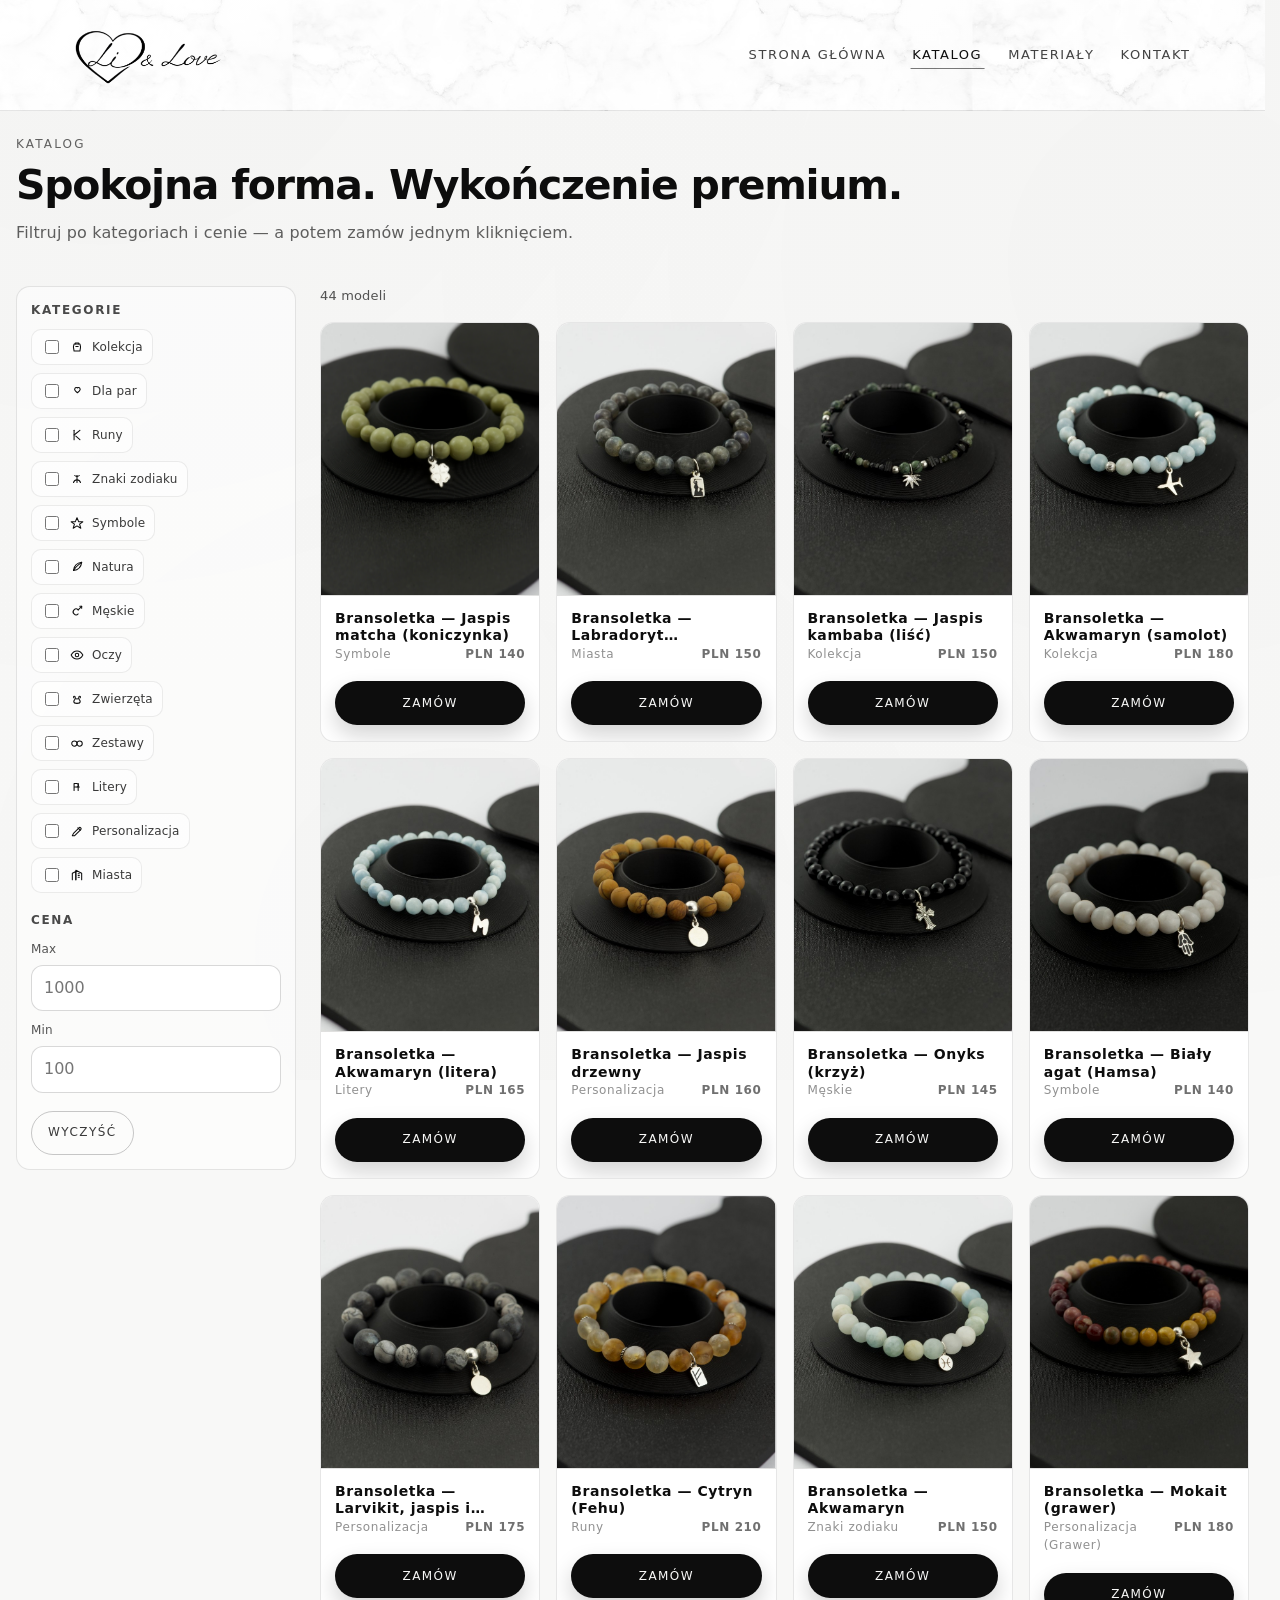
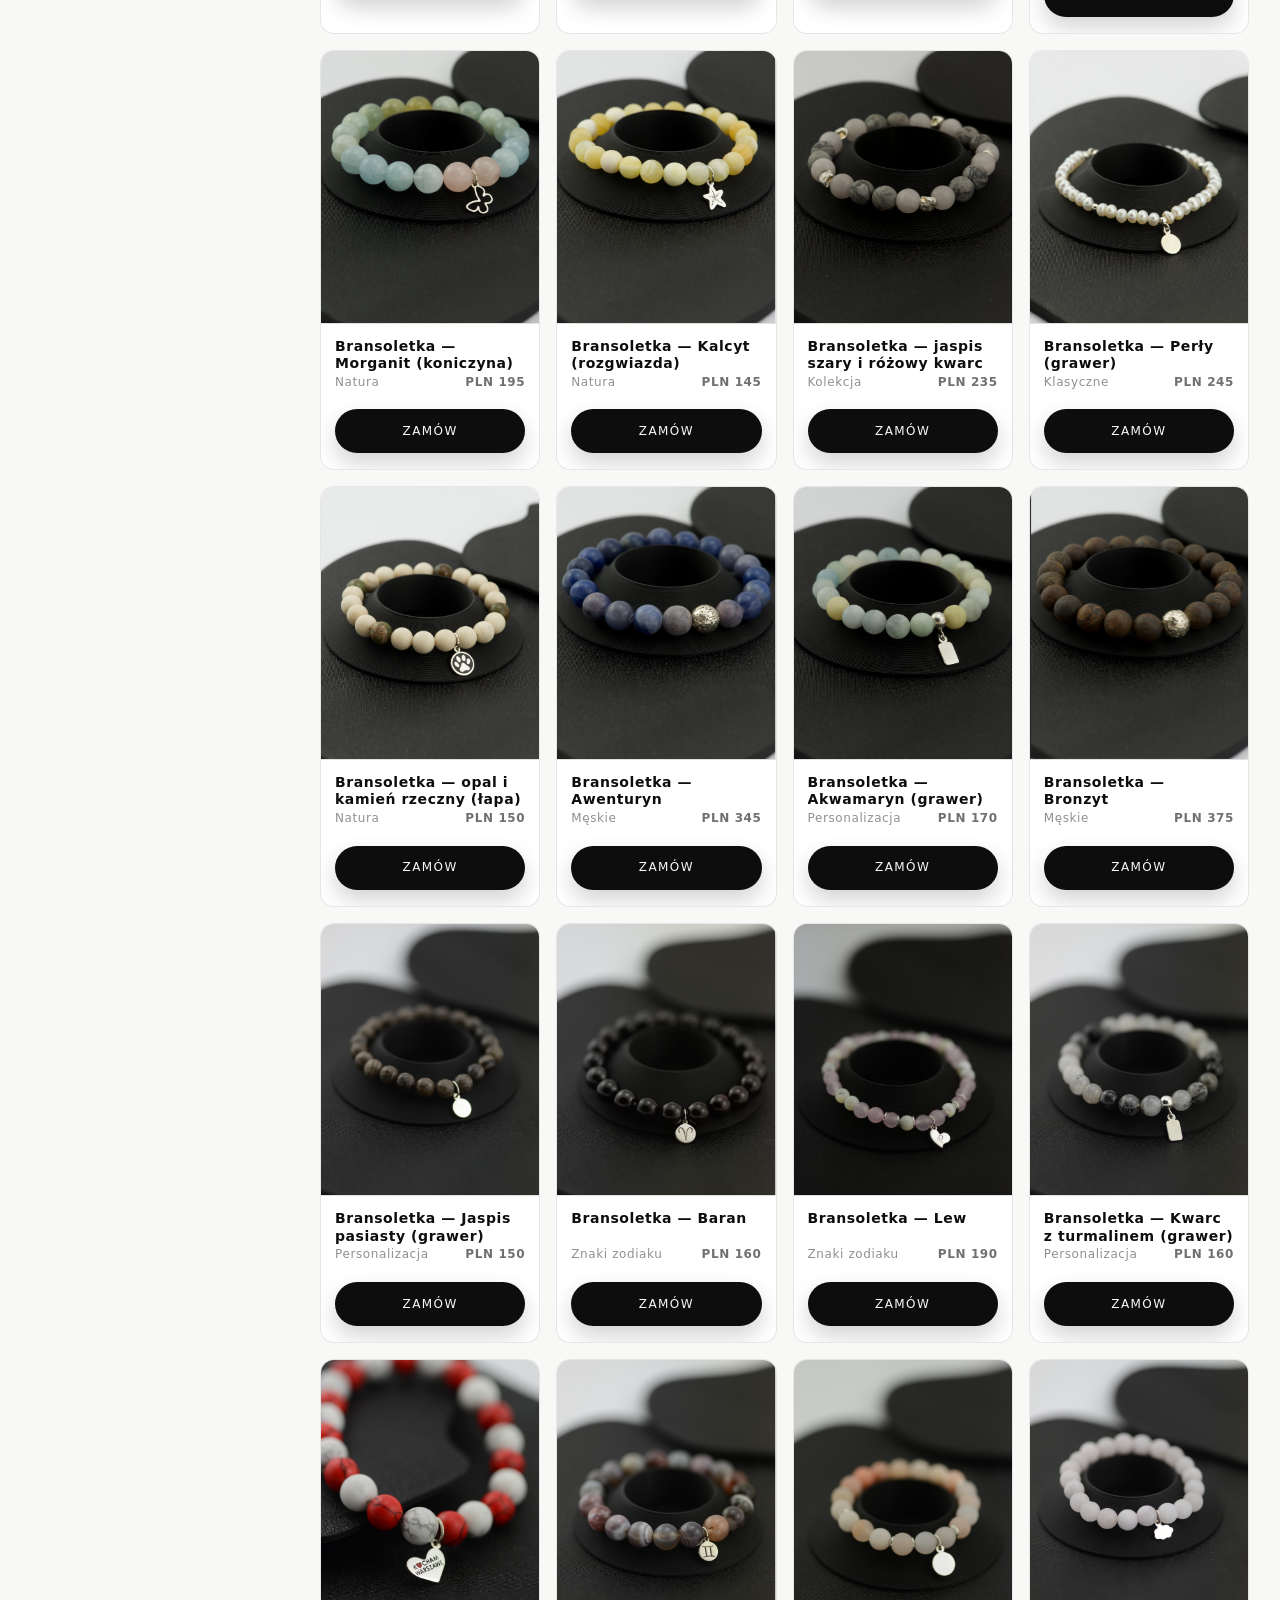
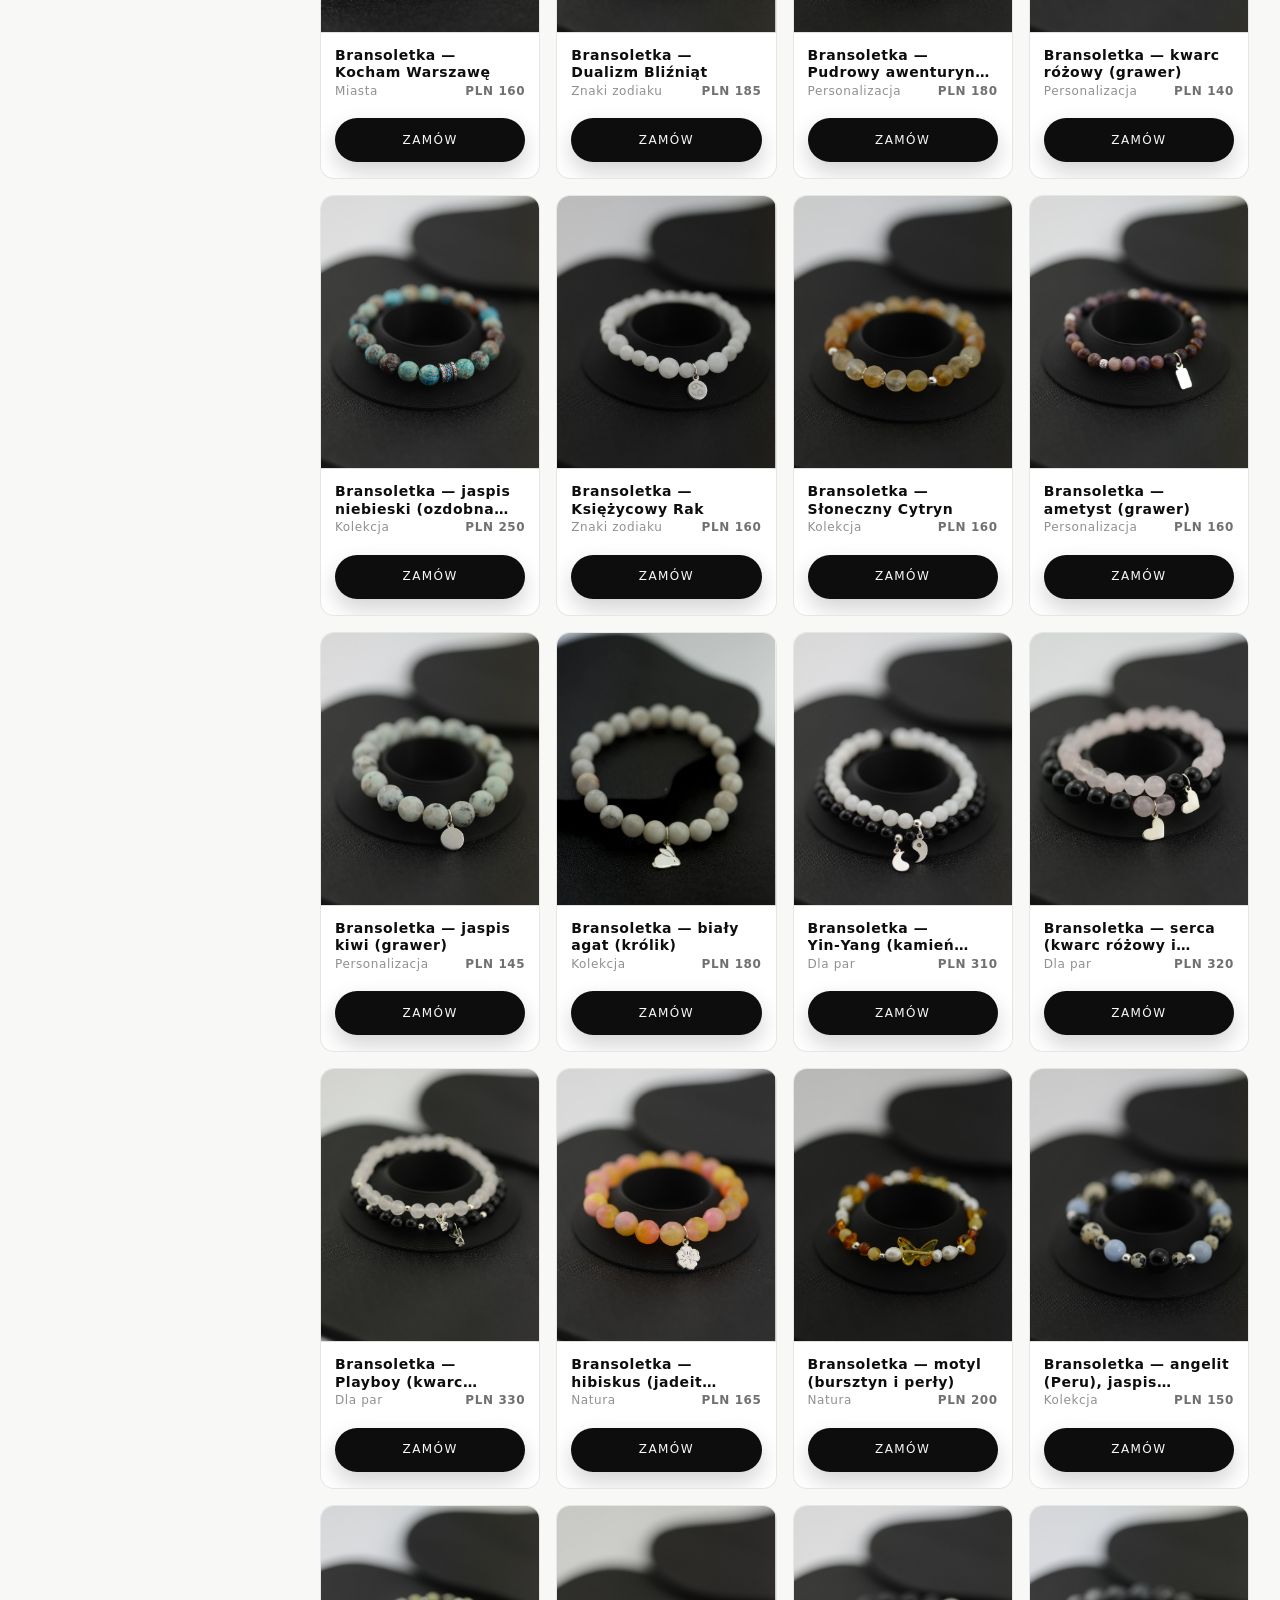
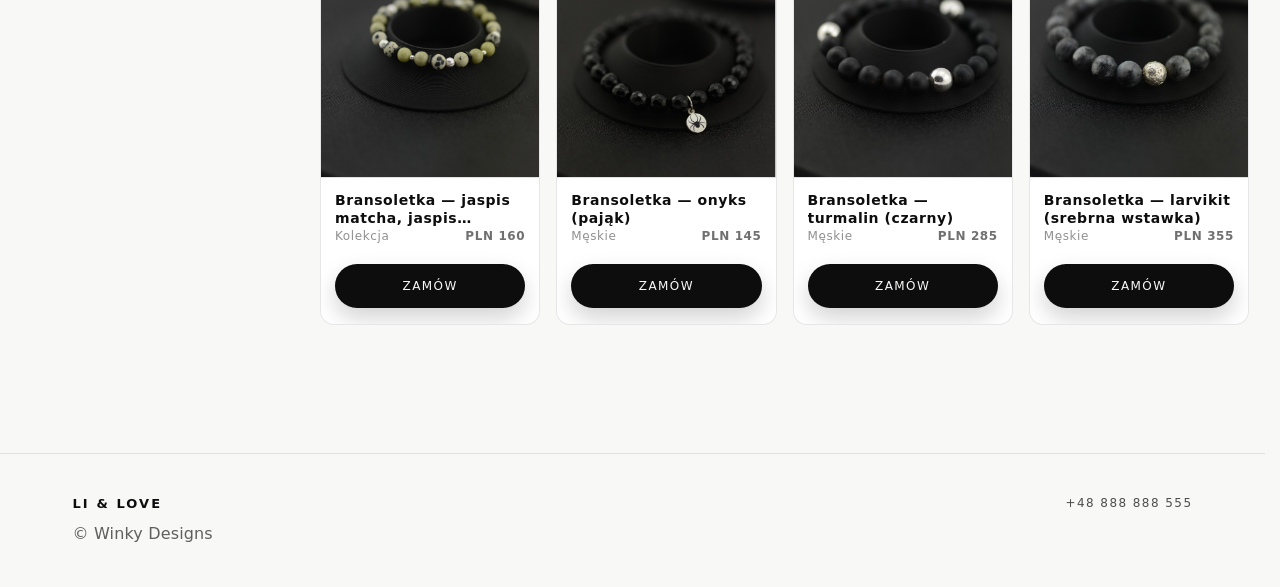
==== commit d93d9d62: "Add Apple touch icons and mobile app support - Add apple-touch-icon files in multiple sizes (180x180" ====
--- a/catalog.html
+++ b/catalog.html
@@ -9,7 +9,16 @@
     <link rel="stylesheet" href="./css/reset.css" />
     <link rel="stylesheet" href="./css/styles.css?v=20260427-live1" />
     <link rel="stylesheet" href="./css/catalog.css?v=20260423-blobbg2" />
+    <!-- Favicon and Apple Touch Icons -->
     <link rel="icon" href="./assets/images/logo-mark.png" />
+    <link rel="apple-touch-icon" sizes="180x180" href="./assets/images/apple-touch-icon.png" />
+    <link rel="apple-touch-icon" sizes="152x152" href="./assets/images/apple-touch-icon-152x152.png" />
+    <link rel="apple-touch-icon" sizes="120x120" href="./assets/images/apple-touch-icon-120x120.png" />
+    <link rel="apple-touch-icon" sizes="76x76" href="./assets/images/apple-touch-icon-76x76.png" />
+    <link rel="apple-touch-icon" sizes="60x60" href="./assets/images/apple-touch-icon-60x60.png" />
+    <meta name="apple-mobile-web-app-capable" content="yes" />
+    <meta name="apple-mobile-web-app-status-bar-style" content="default" />
+    <meta name="apple-mobile-web-app-title" content="Li & Love" />
   </head>
   <body>
     <a class="skip-link" href="#main">Przejdź do treści</a>
--- a/css/styles.css
+++ b/css/styles.css
@@ -1145,10 +1145,218 @@
   margin-top: 6px;
   padding: 12px 12px;
   border-radius: var(--radius);
+  background: rgba(248, 248, 247, 0.7);
   border: 1px solid rgba(13, 13, 13, 0.08);
-  background: rgba(255, 255, 255, 0.62);
   backdrop-filter: blur(8px);
   -webkit-backdrop-filter: blur(8px);
+}
+
+.modal-metal-selector {
+  margin-top: 12px;
+  padding: 16px;
+  border-radius: var(--radius);
+  background: rgba(248, 248, 247, 0.5);
+  border: 1px solid rgba(13, 13, 13, 0.06);
+  backdrop-filter: blur(8px);
+  -webkit-backdrop-filter: blur(8px);
+}
+
+.modal-metal-title {
+  font-size: 12px;
+  letter-spacing: 0.14em;
+  text-transform: uppercase;
+  color: rgba(13, 13, 13, 0.75);
+  margin-bottom: 12px;
+}
+
+.metal-options {
+  display: flex;
+  gap: 12px;
+  flex-wrap: wrap;
+}
+
+.metal-btn {
+  position: relative;
+  display: flex;
+  flex-direction: column;
+  align-items: center;
+  gap: 8px;
+  padding: 12px 16px;
+  border: 2px solid rgba(13, 13, 13, 0.15);
+  border-radius: var(--radius-sm);
+  background: var(--white);
+  cursor: pointer;
+  transition: all 220ms var(--ease);
+  min-width: 80px;
+}
+
+.metal-btn:hover {
+  border-color: rgba(13, 13, 13, 0.25);
+  transform: translateY(-2px);
+  box-shadow: 0 8px 20px rgba(13, 13, 13, 0.12);
+}
+
+.metal-btn.is-active {
+  border-color: var(--black);
+  background: var(--white);
+  box-shadow: 0 4px 12px rgba(13, 13, 13, 0.15);
+}
+
+.metal-texture {
+  width: 32px;
+  height: 32px;
+  border-radius: 50%;
+  position: relative;
+  overflow: hidden;
+}
+
+.metal-silver .metal-texture {
+  background: linear-gradient(135deg, 
+    #b8b8b8 0%, 
+    #969696 25%, 
+    #c5c5c5 50%, 
+    #a8a8a8 75%, 
+    #b0b0b0 100%);
+  box-shadow: 
+    inset 0 2px 4px rgba(255, 255, 255, 0.6),
+    inset 0 -2px 4px rgba(0, 0, 0, 0.3),
+    0 2px 8px rgba(150, 150, 150, 0.4);
+}
+
+.metal-silver .metal-texture::before {
+  content: "";
+  position: absolute;
+  top: -50%;
+  left: -50%;
+  width: 200%;
+  height: 200%;
+  background: linear-gradient(45deg, 
+    transparent 30%, 
+    rgba(255, 255, 255, 0.6) 50%, 
+    transparent 70%);
+  animation: metalShine 3s infinite;
+}
+
+.metal-gold .metal-texture {
+  background: linear-gradient(135deg, 
+    #ffd700 0%, 
+    #ffed4e 25%, 
+    #fff8dc 50%, 
+    #f4e4bc 75%, 
+    #daa520 100%);
+  box-shadow: 
+    inset 0 2px 4px rgba(255, 255, 255, 0.9),
+    inset 0 -2px 4px rgba(139, 69, 19, 0.3),
+    0 2px 8px rgba(255, 215, 0, 0.4);
+}
+
+.metal-gold .metal-texture::before {
+  content: "";
+  position: absolute;
+  top: -50%;
+  left: -50%;
+  width: 200%;
+  height: 200%;
+  background: linear-gradient(45deg, 
+    transparent 30%, 
+    rgba(255, 255, 255, 0.7) 50%, 
+    transparent 70%);
+  animation: metalShine 3s infinite;
+}
+
+.metal-rose-gold .metal-texture {
+  background: linear-gradient(135deg, 
+    #e8b4b8 0%, 
+    #d4a5a9 25%, 
+    #f0c6ca 50%, 
+    #e0b5b9 75%, 
+    #d6a5aa 100%);
+  box-shadow: 
+    inset 0 2px 4px rgba(255, 255, 255, 0.8),
+    inset 0 -2px 4px rgba(139, 69, 90, 0.3),
+    0 2px 8px rgba(212, 165, 169, 0.4);
+}
+
+.metal-rose-gold .metal-texture::before {
+  content: "";
+  position: absolute;
+  top: -50%;
+  left: -50%;
+  width: 200%;
+  height: 200%;
+  background: linear-gradient(45deg, 
+    transparent 30%, 
+    rgba(255, 255, 255, 0.7) 50%, 
+    transparent 70%);
+  animation: metalShine 3.5s infinite;
+}
+
+.metal-platinum .metal-texture {
+  background: linear-gradient(135deg, 
+    #e5e4e2 0%, 
+    #d2d2d1 25%, 
+    #f5f5f5 50%, 
+    #e8e7e6 75%, 
+    #c9c8c6 100%);
+  box-shadow: 
+    inset 0 2px 4px rgba(255, 255, 255, 0.8),
+    inset 0 -2px 4px rgba(0, 0, 0, 0.25),
+    0 2px 8px rgba(197, 196, 194, 0.3);
+}
+
+.metal-platinum .metal-texture::before {
+  content: "";
+  position: absolute;
+  top: -50%;
+  left: -50%;
+  width: 200%;
+  height: 200%;
+  background: linear-gradient(45deg, 
+    transparent 30%, 
+    rgba(255, 255, 255, 0.6) 50%, 
+    transparent 70%);
+  animation: metalShine 4s infinite;
+}
+
+@keyframes metalShine {
+  0% {
+    transform: translateX(-100%) translateY(-100%) rotate(45deg);
+  }
+  100% {
+    transform: translateX(100%) translateY(100%) rotate(45deg);
+  }
+}
+
+.metal-label {
+  font-size: 11px;
+  font-weight: 600;
+  text-transform: uppercase;
+  letter-spacing: 0.05em;
+  color: var(--black);
+}
+
+.metal-btn.is-active .metal-label {
+  color: var(--black);
+}
+
+@media (max-width: 560px) {
+  .metal-options {
+    gap: 8px;
+  }
+  
+  .metal-btn {
+    padding: 10px 12px;
+    min-width: 70px;
+  }
+  
+  .metal-texture {
+    width: 28px;
+    height: 28px;
+  }
+  
+  .metal-label {
+    font-size: 10px;
+  }
 }
 
 .modal-specs-title {
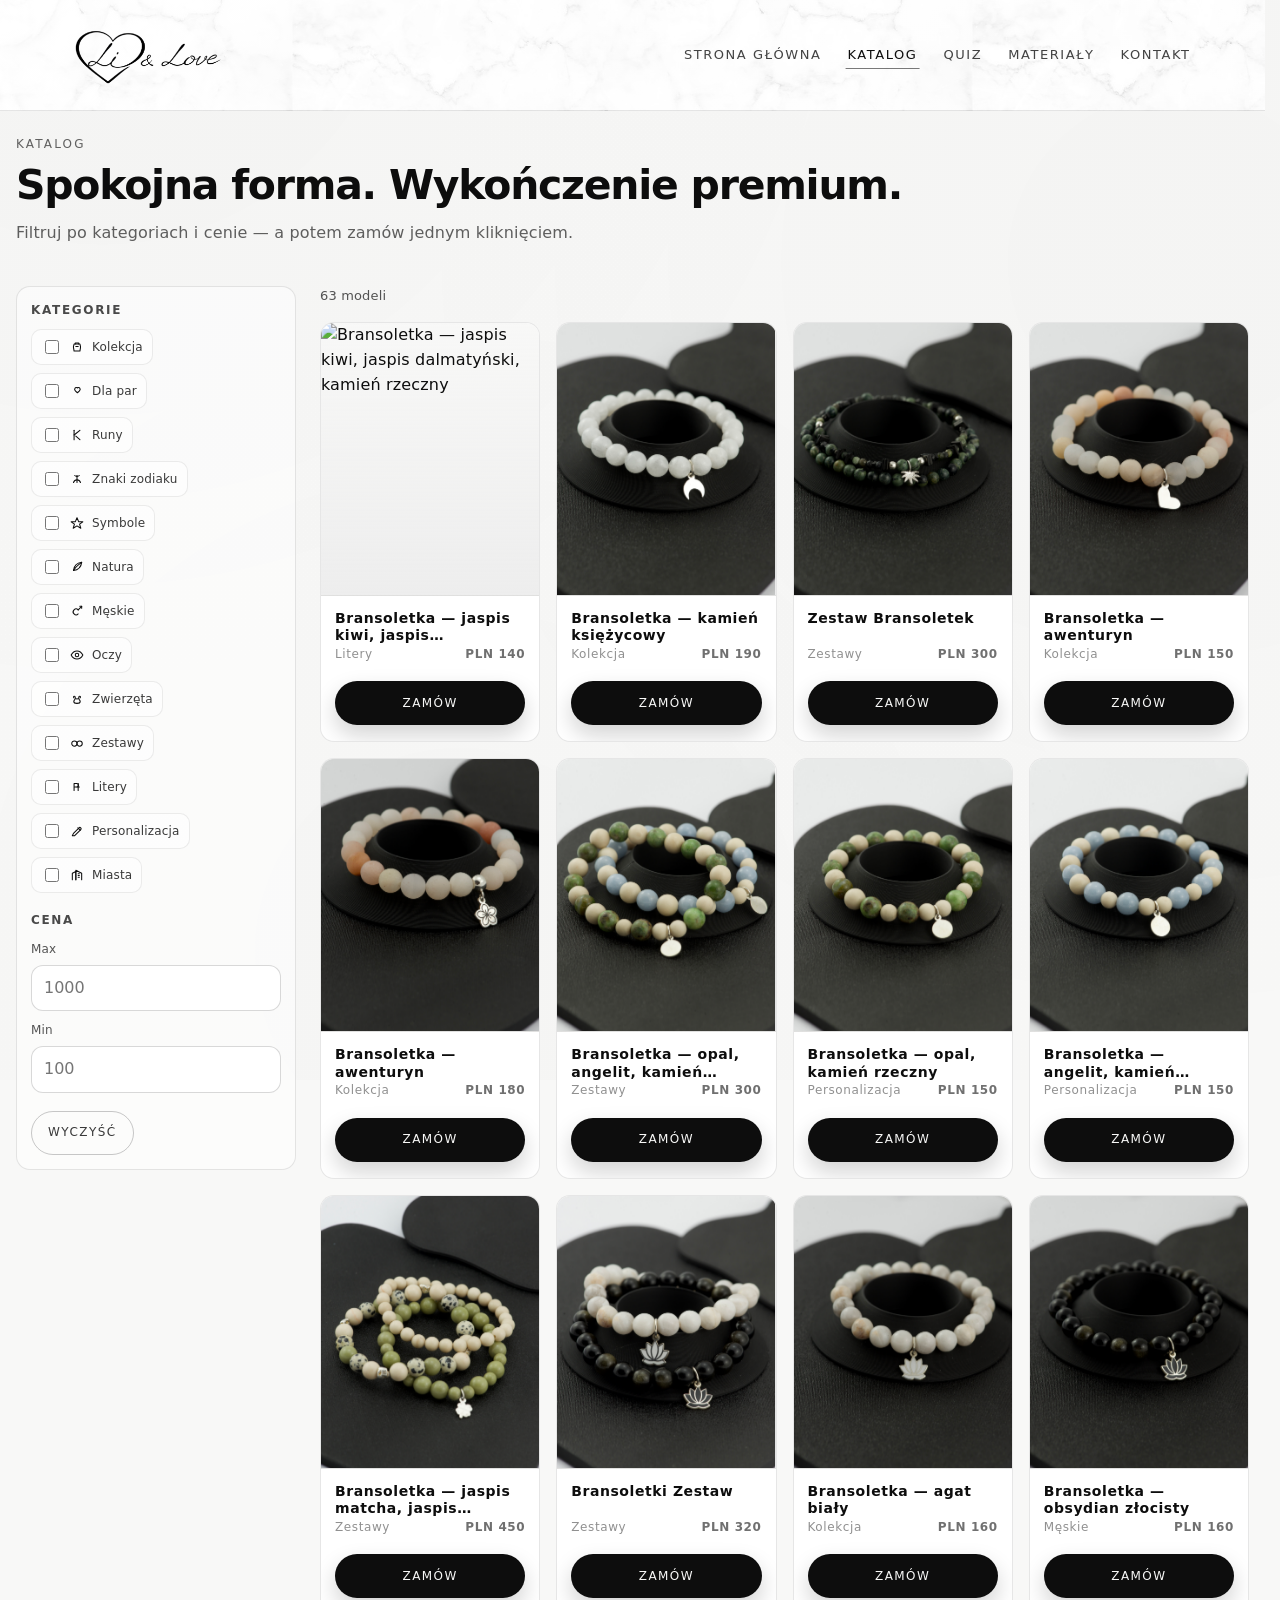
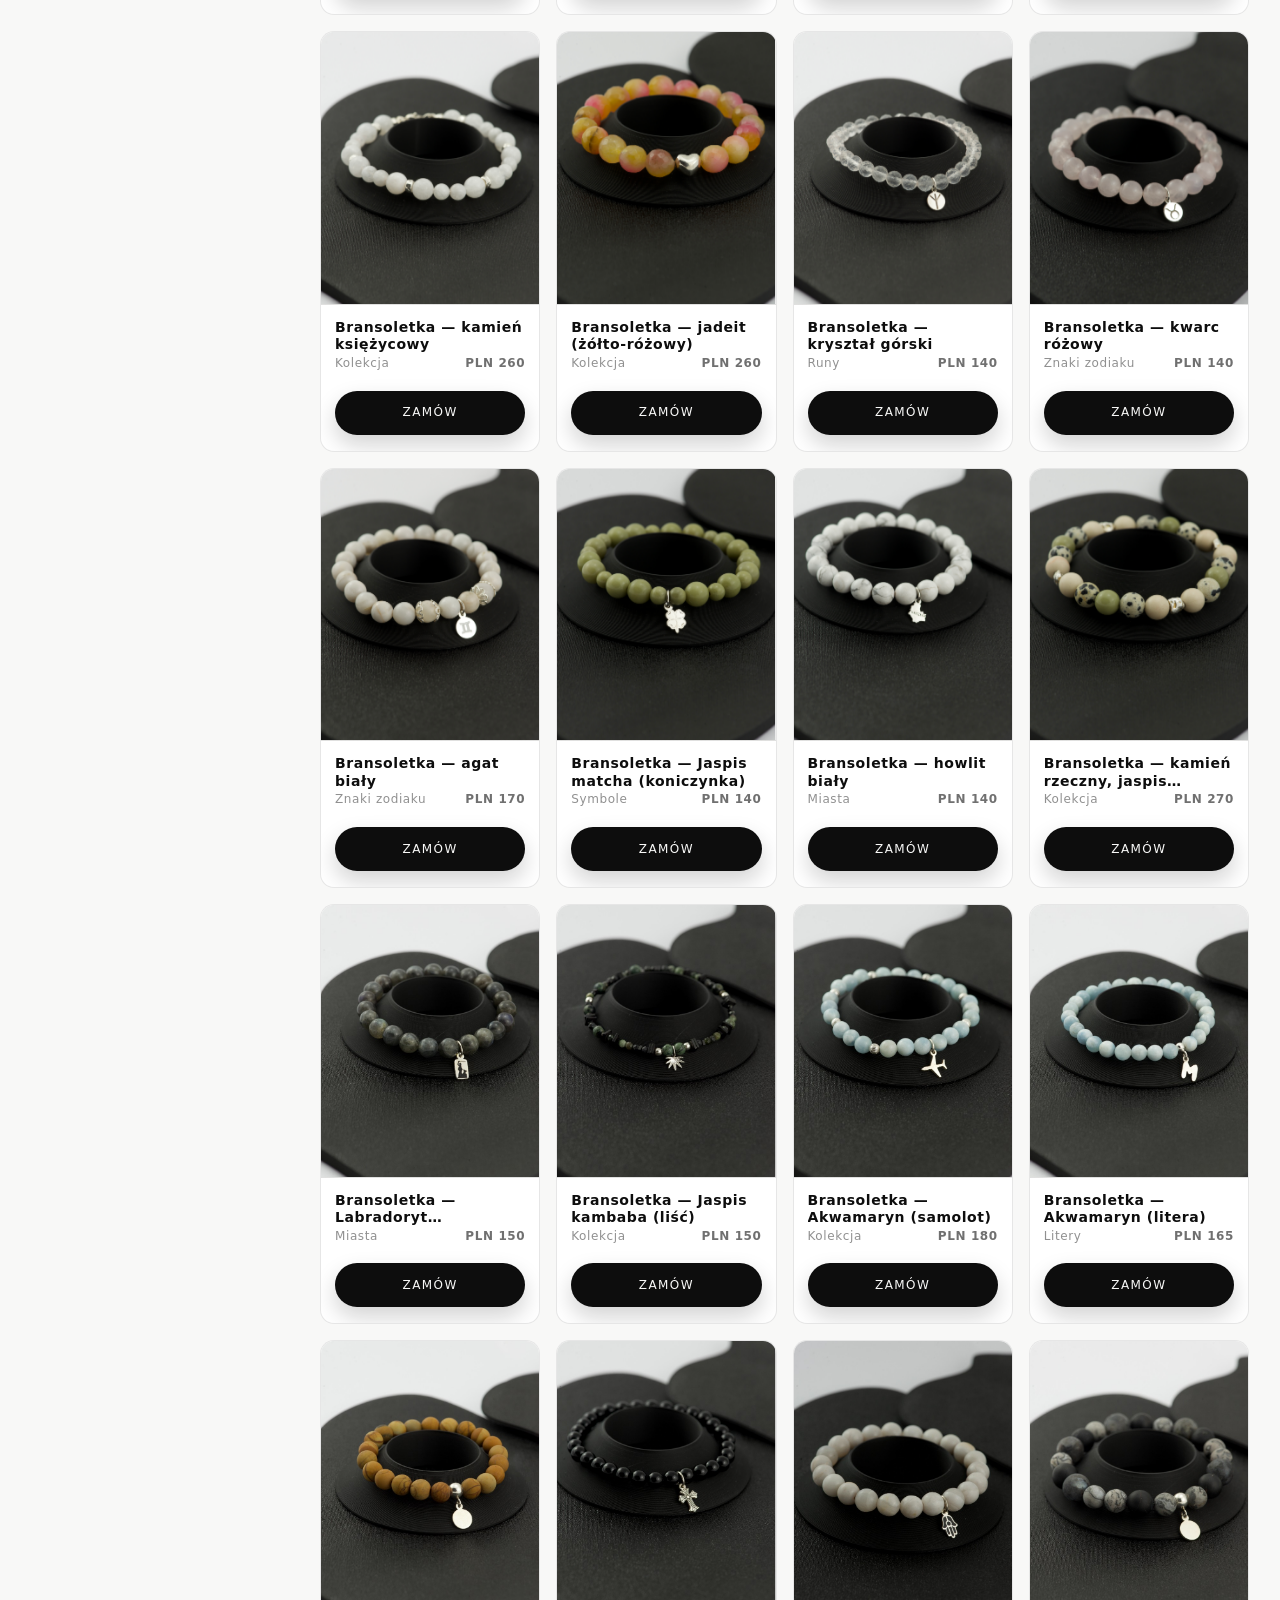
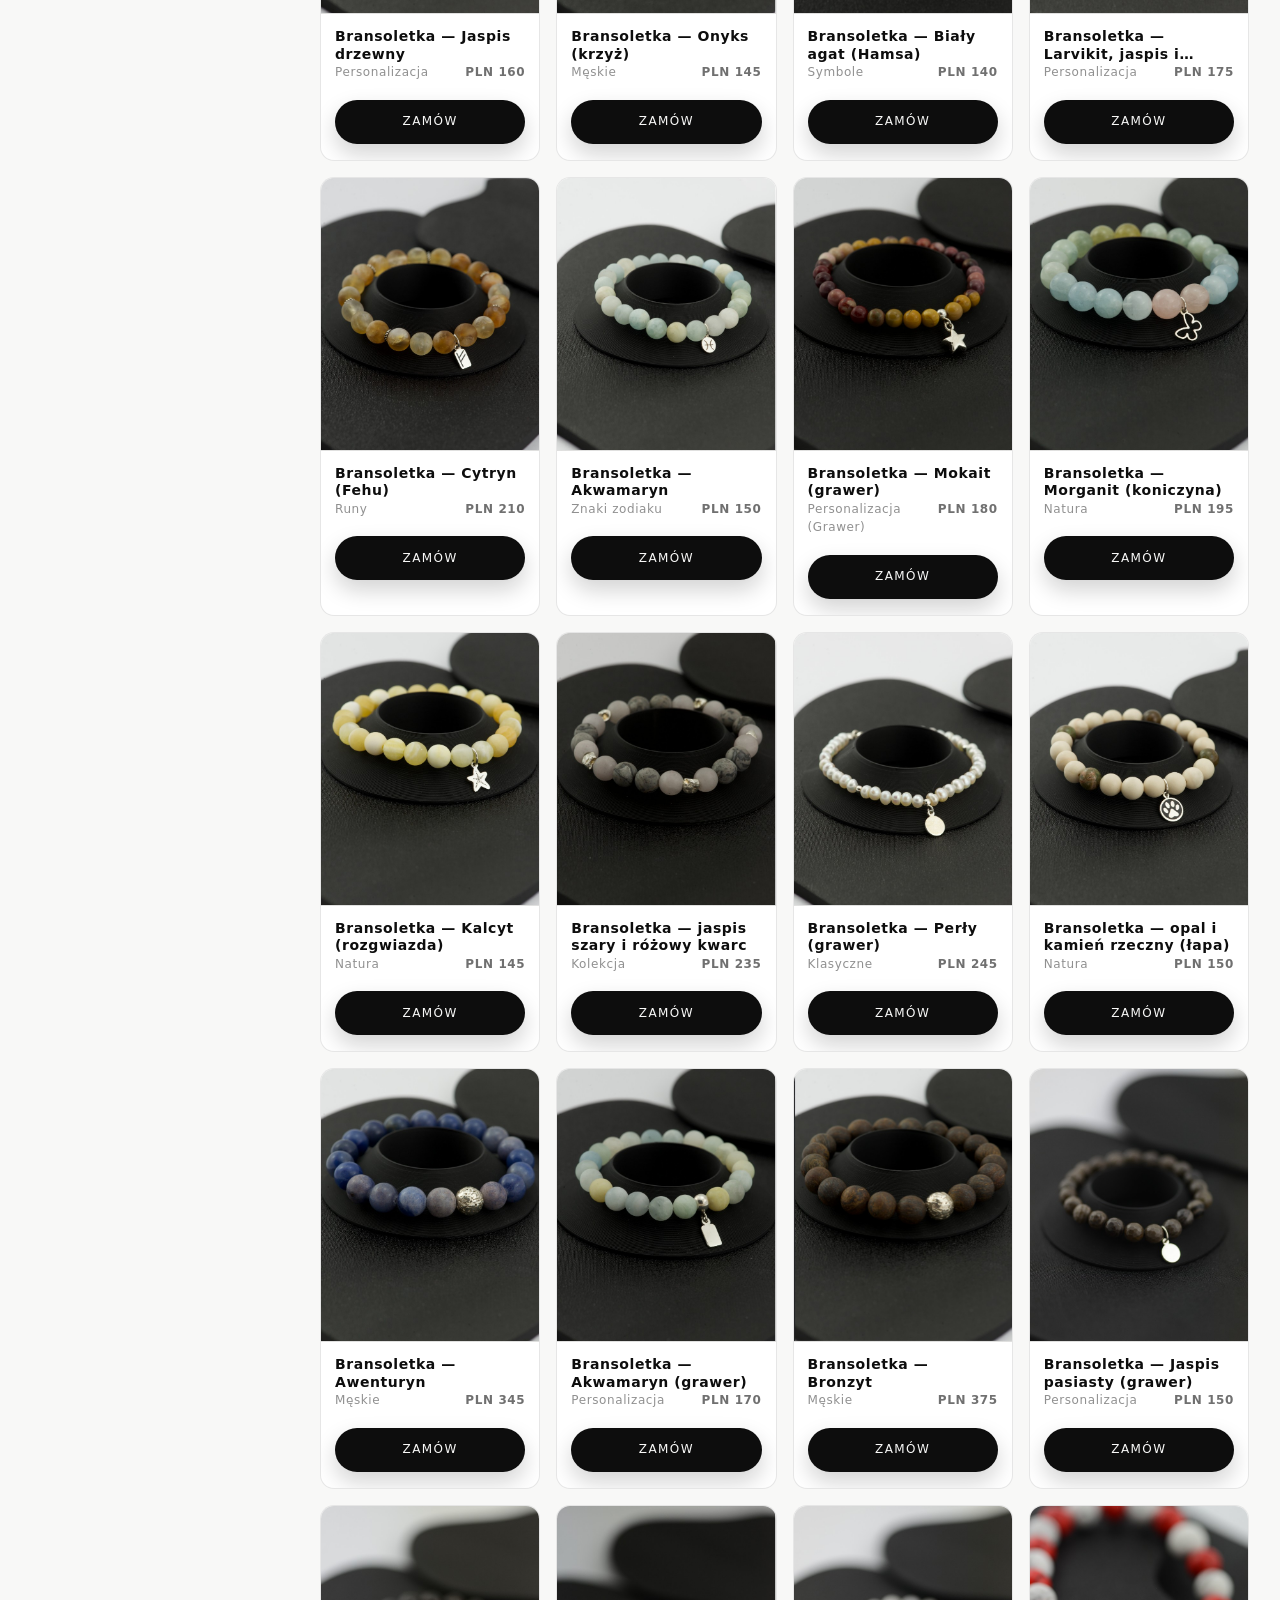
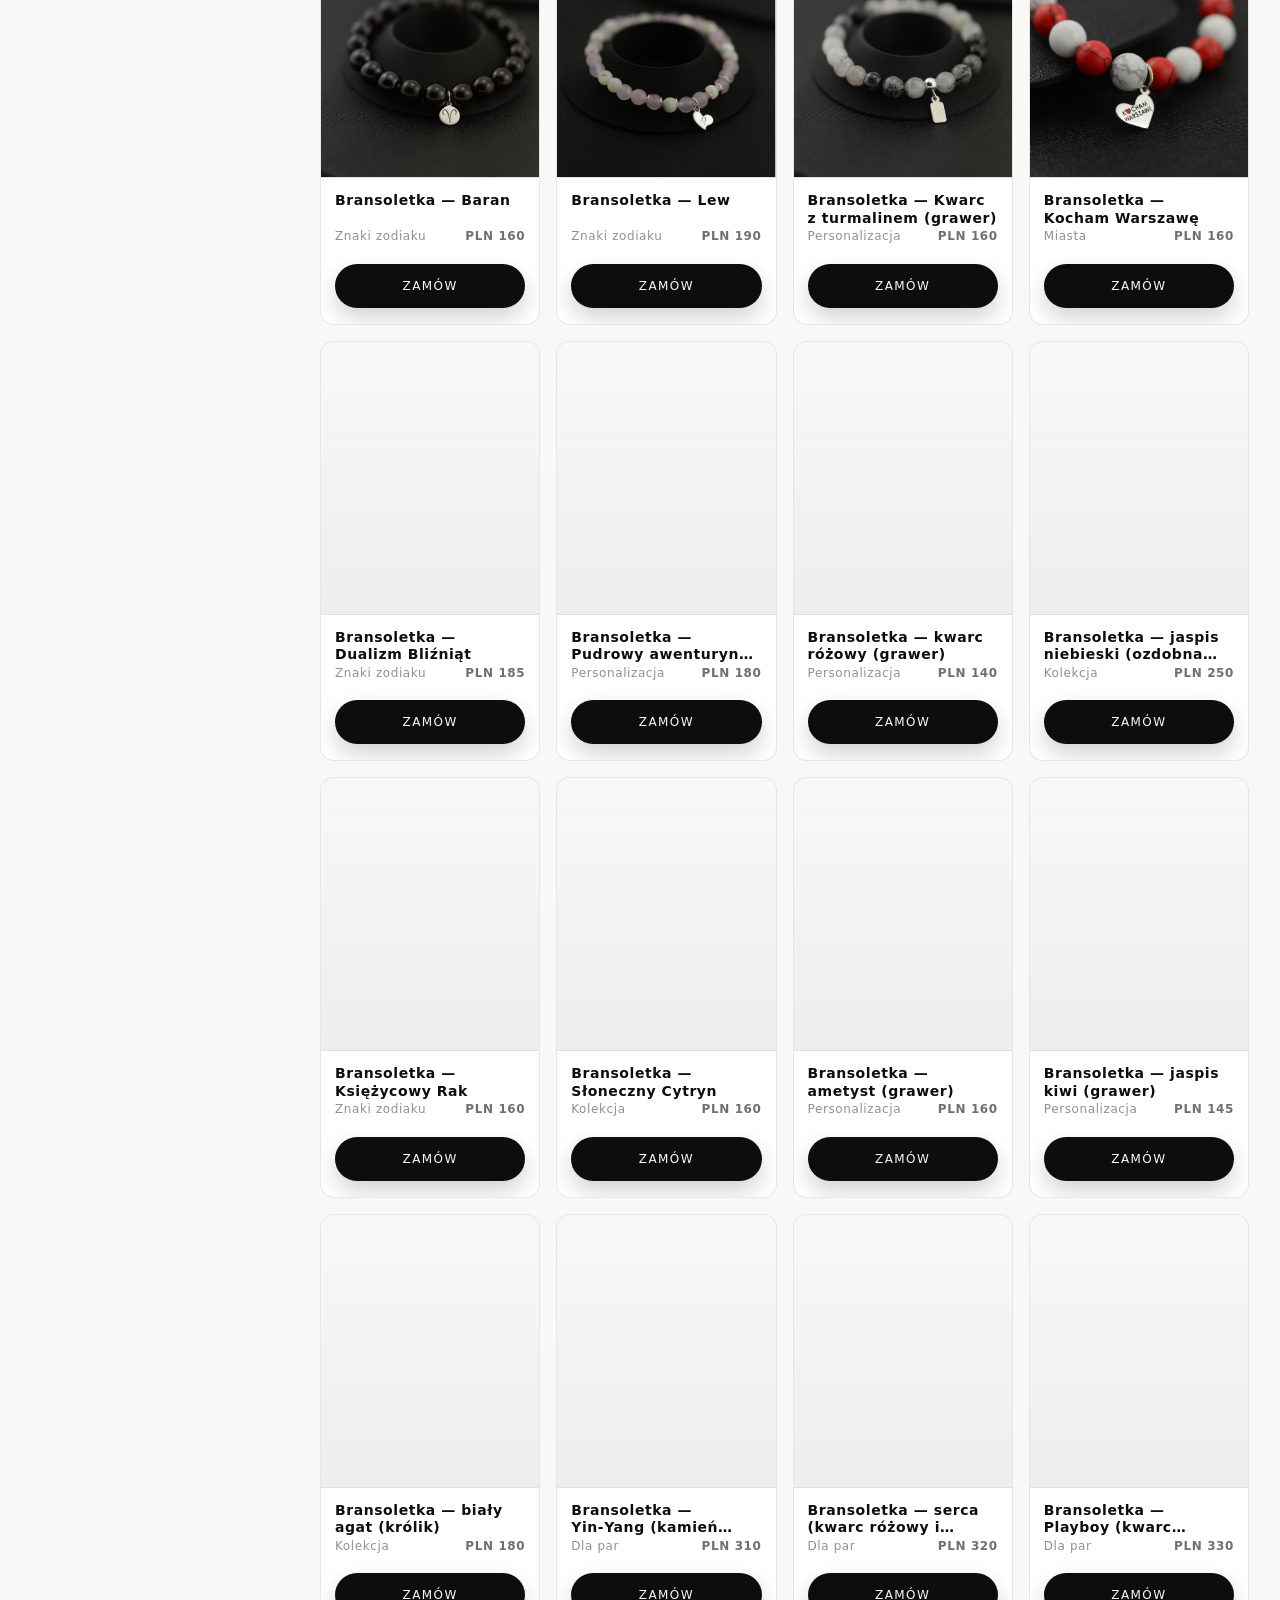
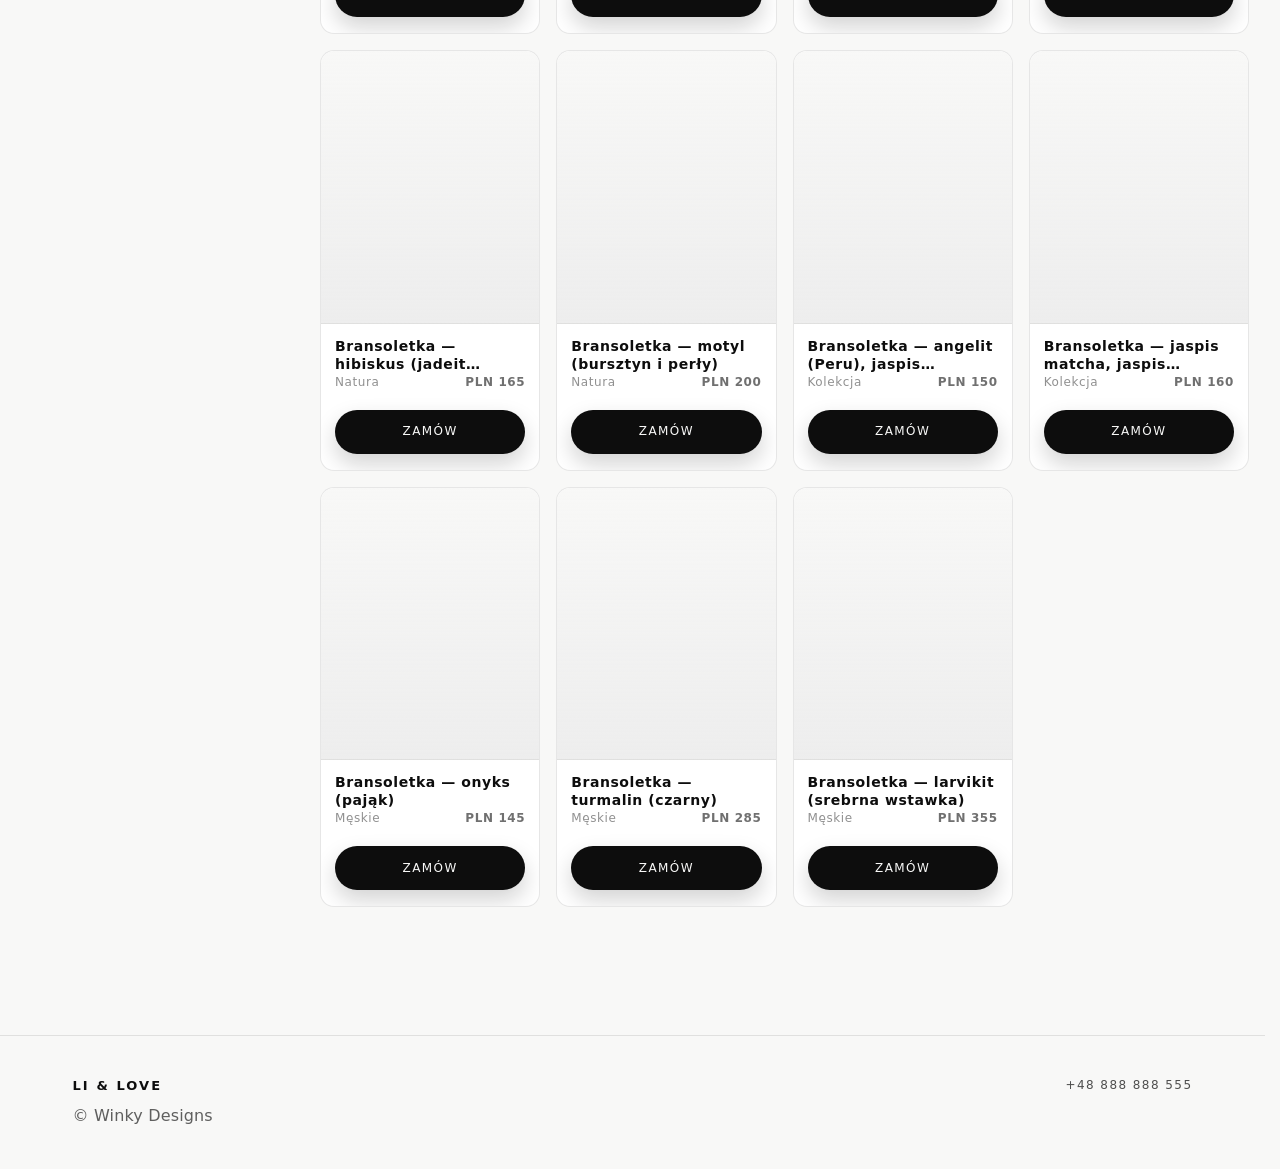
==== commit 7aa8f5a3: "Add quiz navigation links to header - Add quiz link to index.html navigation menu - Add quiz link to" ====
--- a/catalog.html
+++ b/catalog.html
@@ -36,6 +36,7 @@
         <nav class="nav" aria-label="Główna nawigacja">
           <a class="nav-link" href="./index.html">Strona główna</a>
           <a class="nav-link is-active" href="./catalog.html">Katalog</a>
+          <a class="nav-link" href="./quiz.html">Quiz</a>
           <a class="nav-link" href="./index.html#materials">Materiały</a>
           <a class="nav-link" href="./index.html#contact">Kontakt</a>
           <span class="nav-indicator" aria-hidden="true"></span>
@@ -48,6 +49,7 @@
       <div class="mobile-menu-panel" role="dialog" aria-modal="true" aria-label="Menu">
         <a class="mobile-menu-link" href="./index.html">Strona główna</a>
         <a class="mobile-menu-link" href="./catalog.html">Katalog</a>
+        <a class="mobile-menu-link" href="./quiz.html">Quiz</a>
         <a class="mobile-menu-link" href="./index.html#materials">Materiały</a>
         <a class="mobile-menu-link" href="./index.html#contact">Kontakt</a>
       </div>
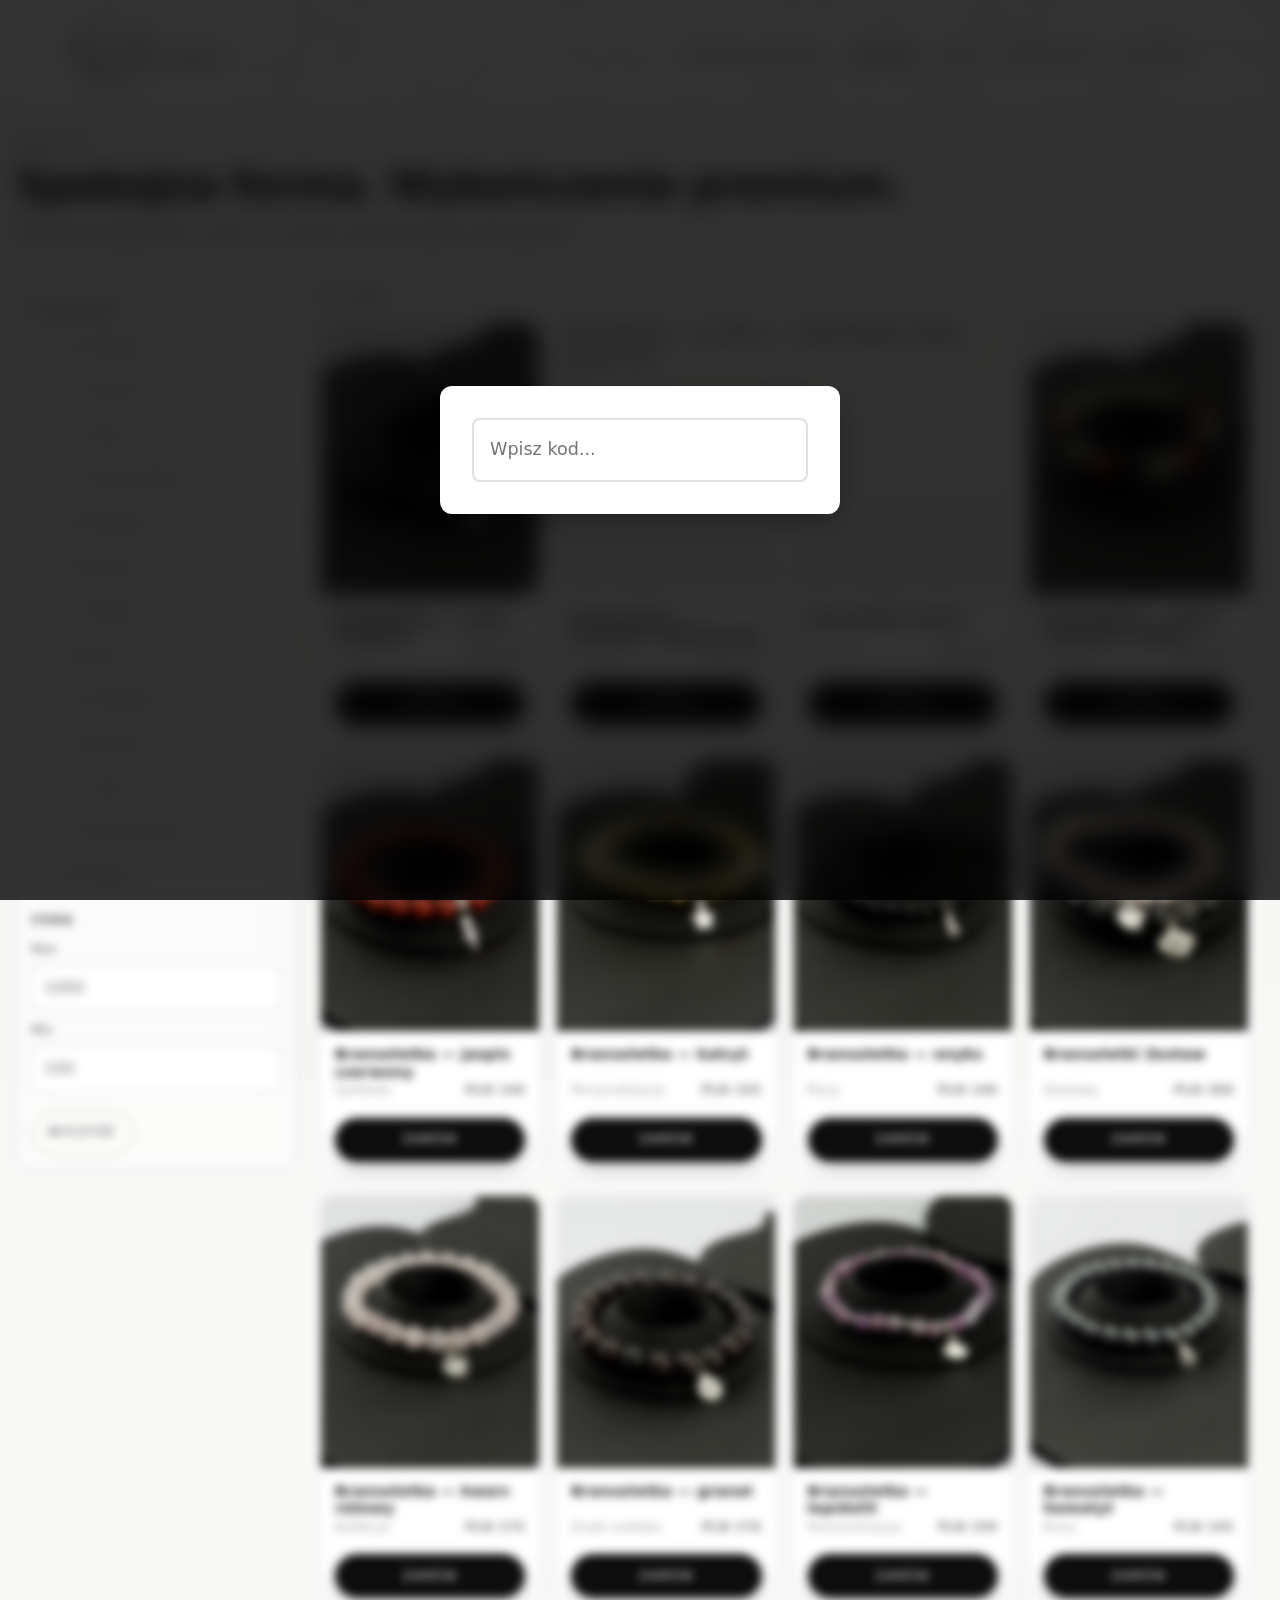
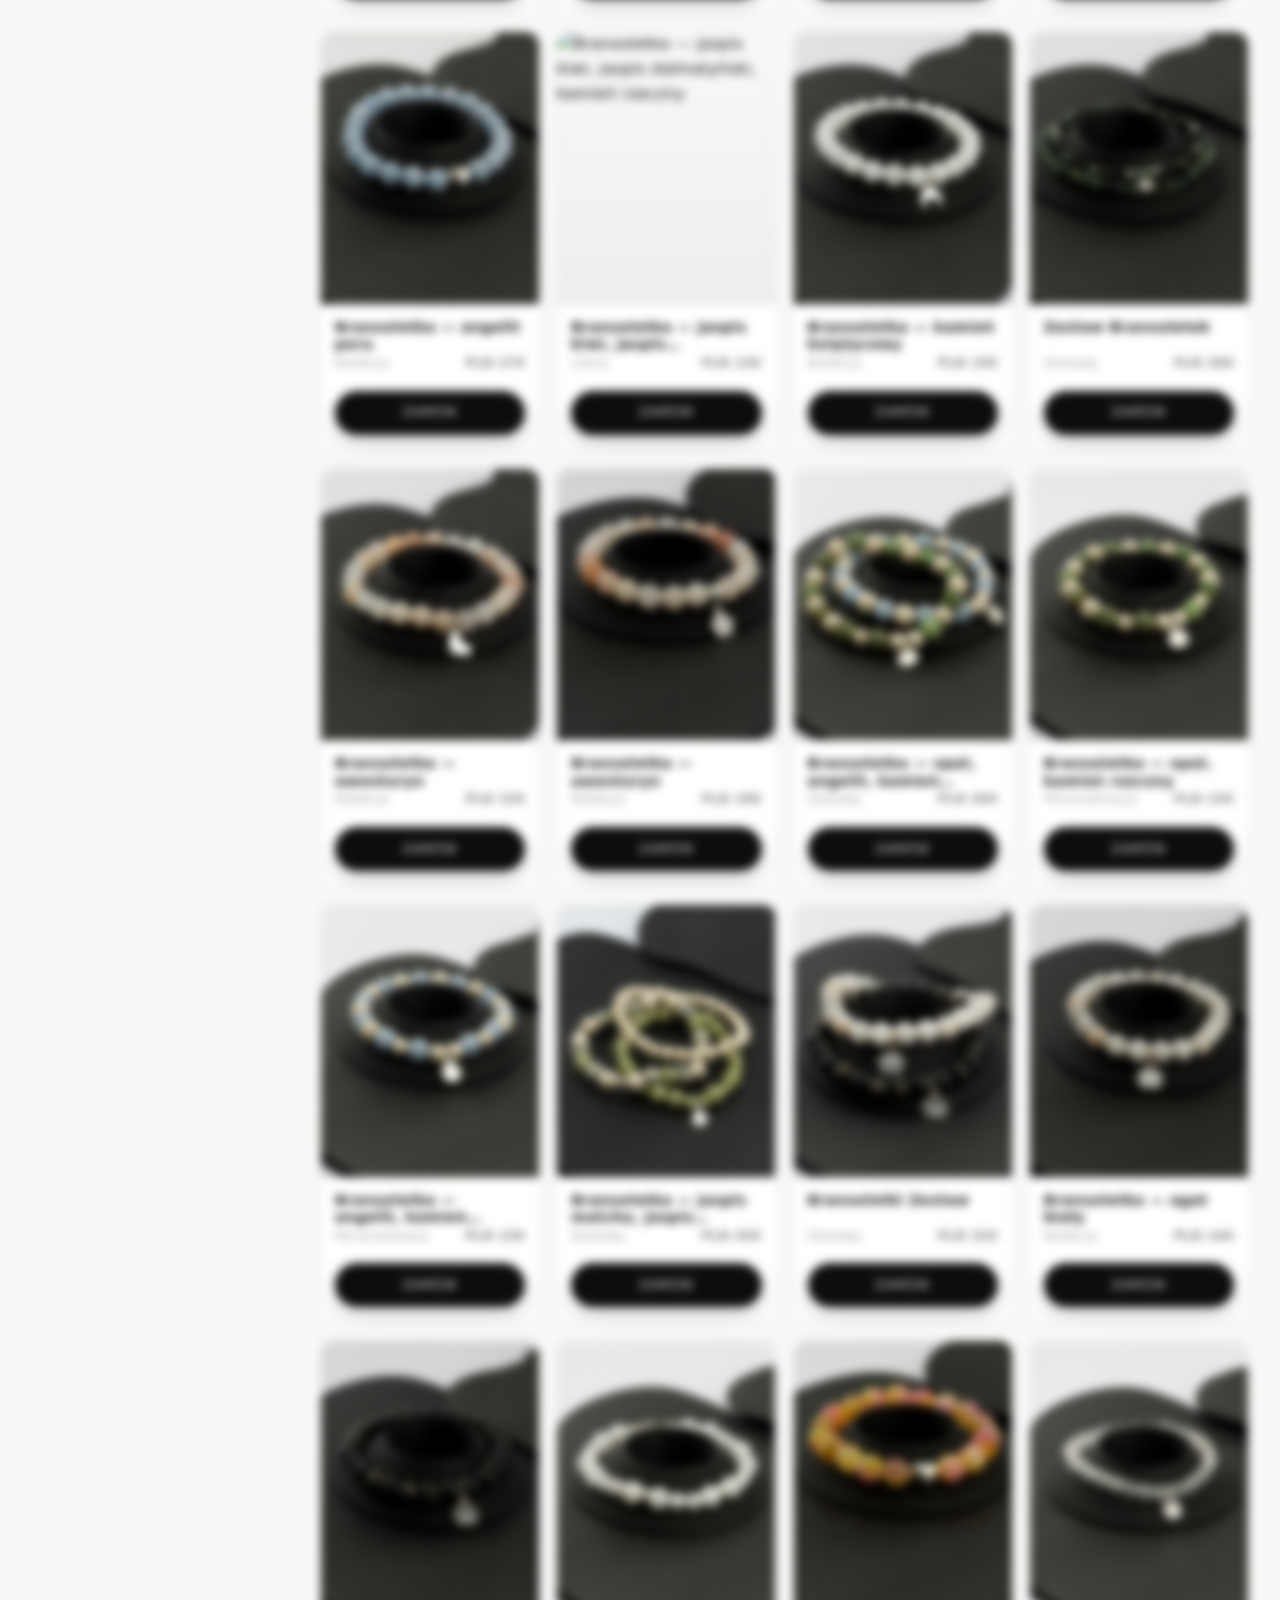
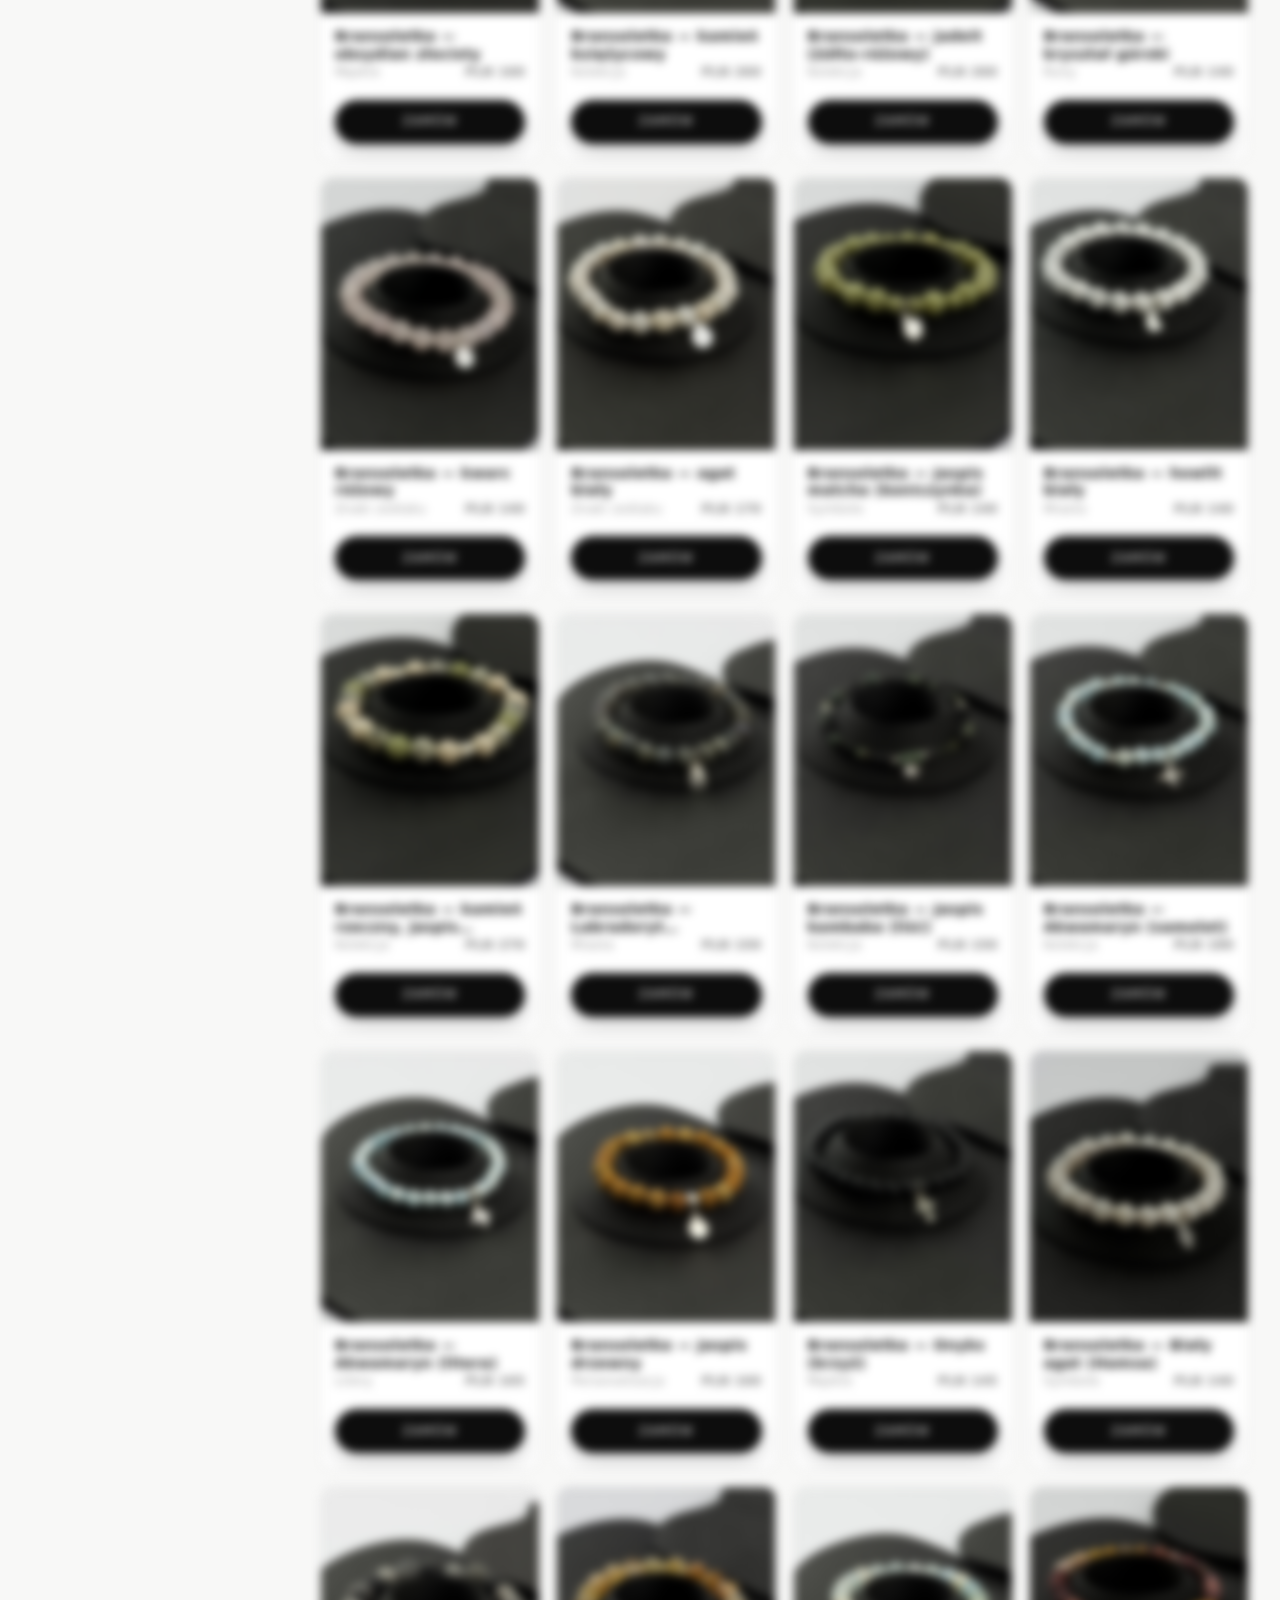
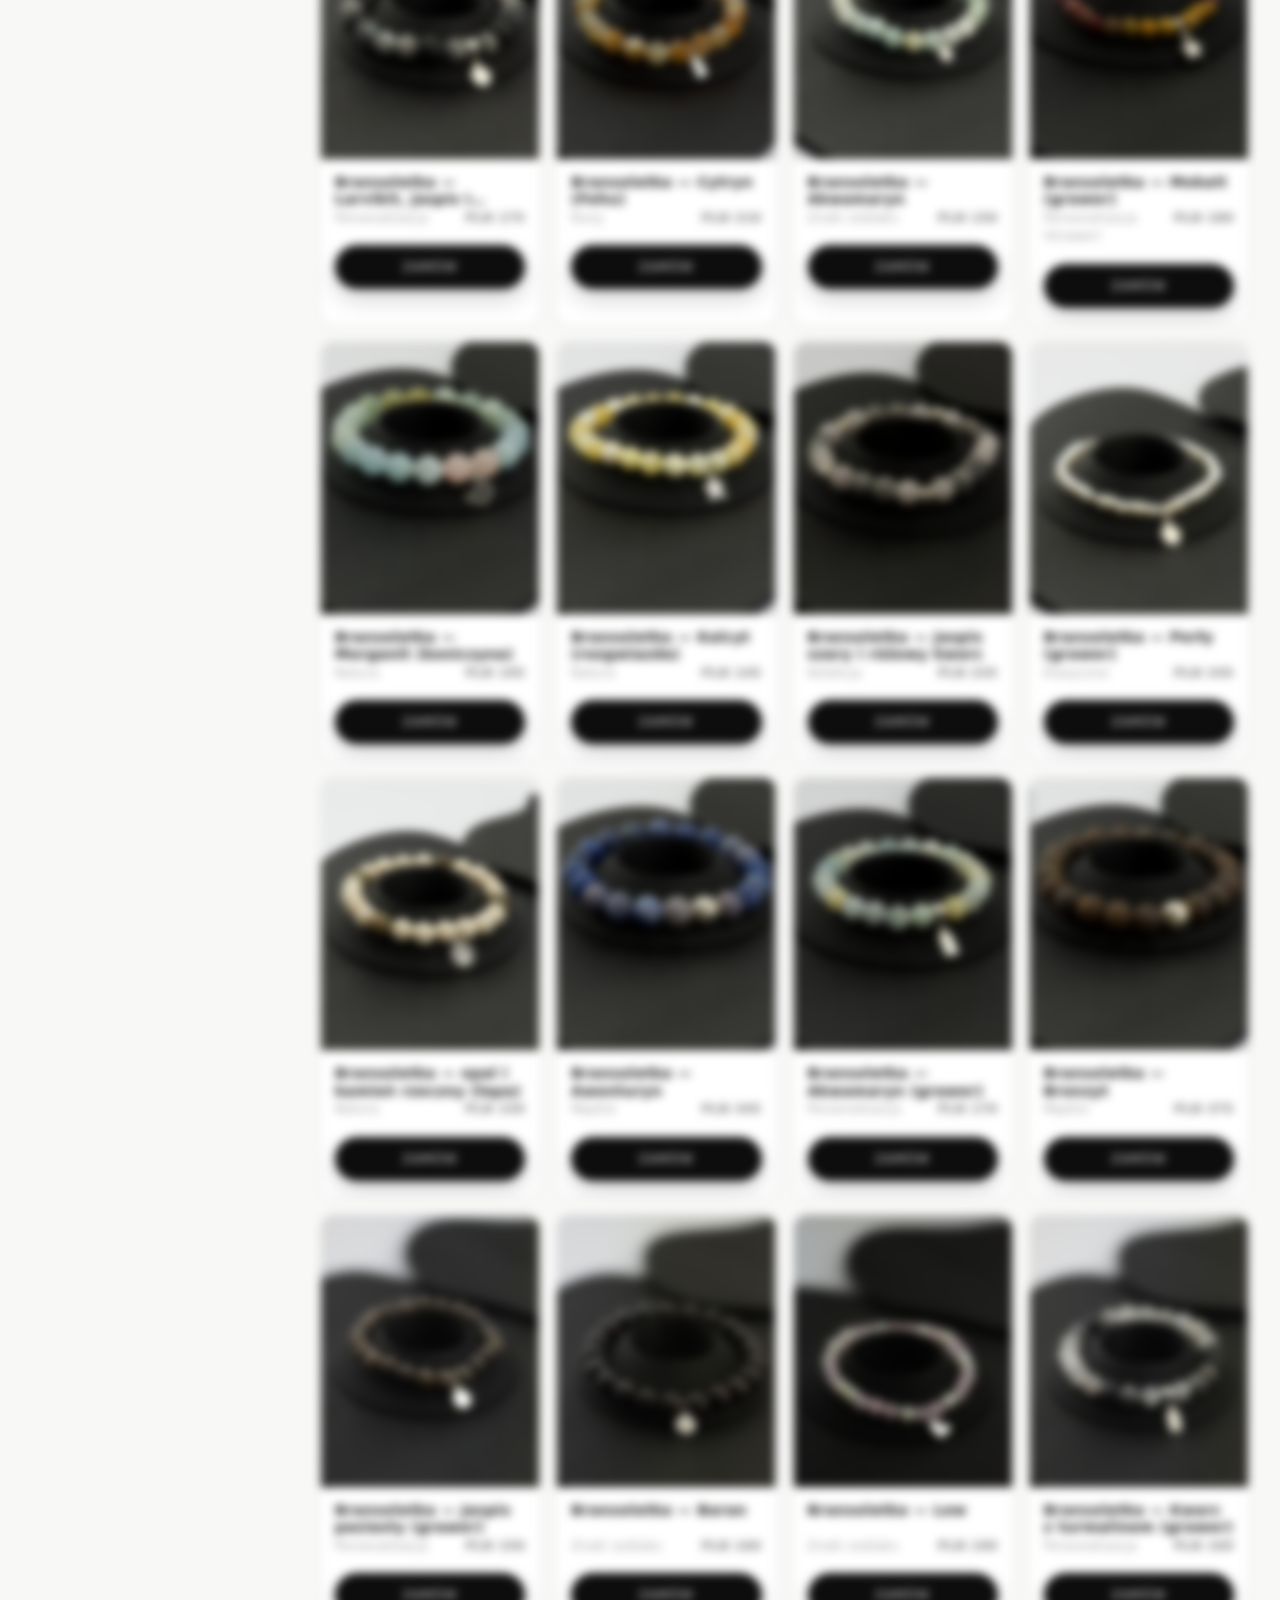
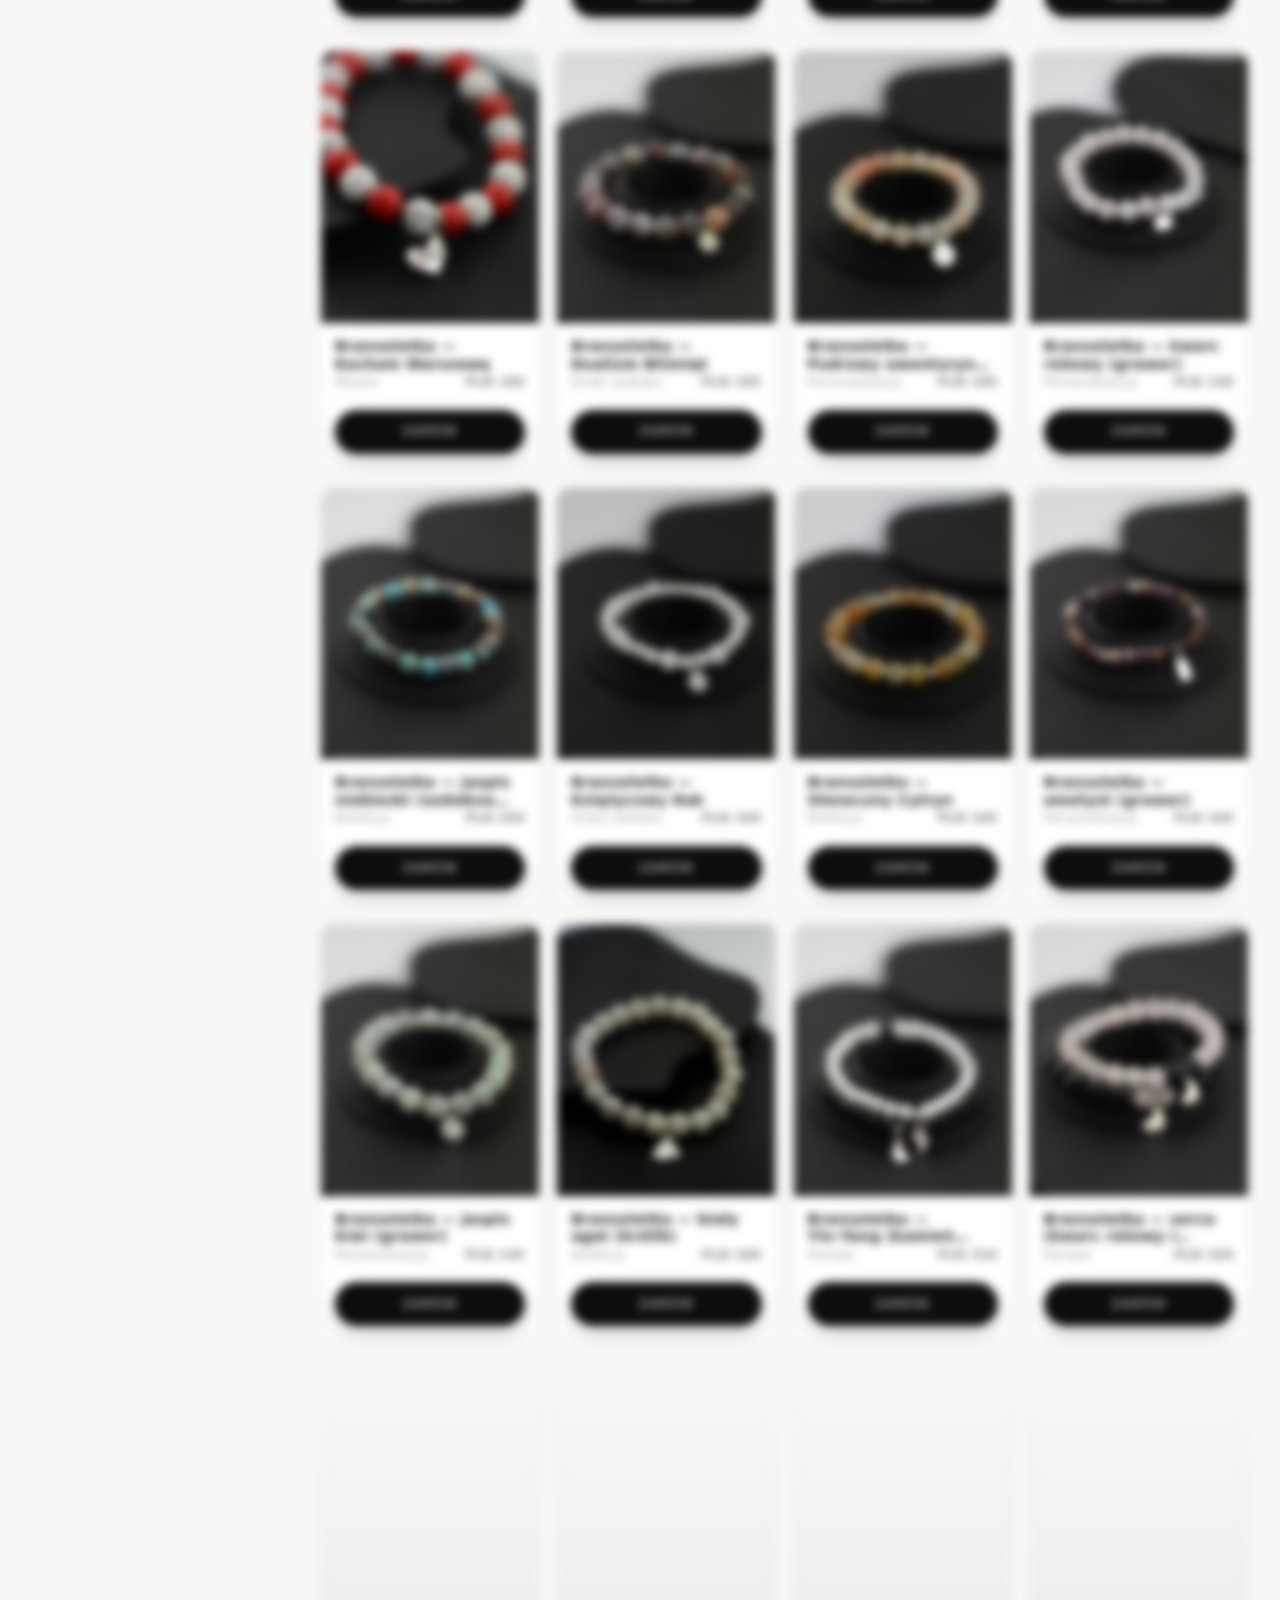
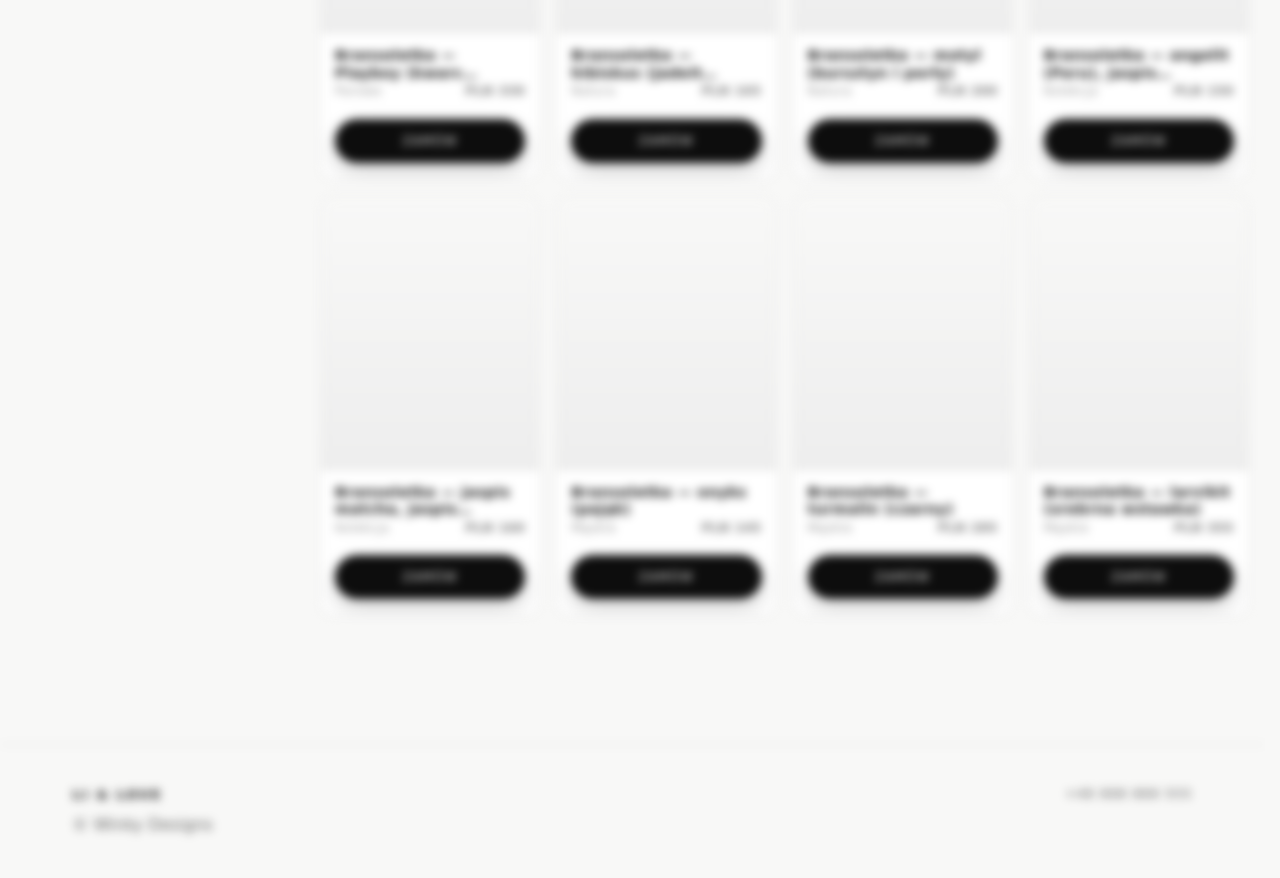
==== commit 9a0a2042: "blur" ====
--- a/catalog.html
+++ b/catalog.html
@@ -9,6 +9,7 @@
     <link rel="stylesheet" href="./css/reset.css" />
     <link rel="stylesheet" href="./css/styles.css?v=20260427-live1" />
     <link rel="stylesheet" href="./css/catalog.css?v=20260423-blobbg2" />
+    <link rel="stylesheet" href="./css/blur.css" />
     <!-- Favicon and Apple Touch Icons -->
     <link rel="icon" href="./assets/images/logo-mark.png" />
     <link rel="apple-touch-icon" sizes="180x180" href="./assets/images/apple-touch-icon.png" />
@@ -21,6 +22,11 @@
     <meta name="apple-mobile-web-app-title" content="Li & Love" />
   </head>
   <body>
+    <div class="blur-overlay" id="blurOverlay">
+      <div class="blur-content">
+        <input type="text" id="blurInput" placeholder="Wpisz kod..." />
+      </div>
+    </div>
     <a class="skip-link" href="#main">Przejdź do treści</a>
 
     <header class="site-header" role="banner">
@@ -139,6 +145,7 @@
     </footer>
 
     <script type="module" src="./js/main.js?v=20260426-akwa2"></script>
+    <script src="./js/blur.js"></script>
   </body>
 </html>
 
--- a/css/blur.css
+++ b/css/blur.css
@@ -0,0 +1,57 @@
+/* Blur Overlay Styles */
+.blur-overlay {
+  position: fixed;
+  top: 0;
+  left: 0;
+  width: 100%;
+  height: 100%;
+  background: rgba(0, 0, 0, 0.8);
+  backdrop-filter: blur(10px);
+  -webkit-backdrop-filter: blur(10px);
+  z-index: 9999;
+  display: flex;
+  align-items: center;
+  justify-content: center;
+  opacity: 1;
+  transition: opacity 0.3s ease-in-out;
+}
+
+.blur-overlay.hidden {
+  opacity: 0;
+  pointer-events: none;
+}
+
+.blur-content {
+  background: white;
+  padding: 2rem;
+  border-radius: 12px;
+  box-shadow: 0 10px 30px rgba(0, 0, 0, 0.3);
+  text-align: center;
+  max-width: 400px;
+  width: 90%;
+}
+
+#blurInput {
+  width: 100%;
+  padding: 1rem;
+  border: 2px solid #e0e0e0;
+  border-radius: 8px;
+  font-size: 1.1rem;
+  outline: none;
+  transition: border-color 0.3s ease;
+}
+
+#blurInput:focus {
+  border-color: #4a90e2;
+}
+
+/* Blur effect on main content when overlay is active */
+body.blur-active > *:not(.blur-overlay) {
+  filter: blur(5px);
+  -webkit-filter: blur(5px);
+  pointer-events: none;
+}
+
+body.blur-active {
+  overflow: hidden;
+}
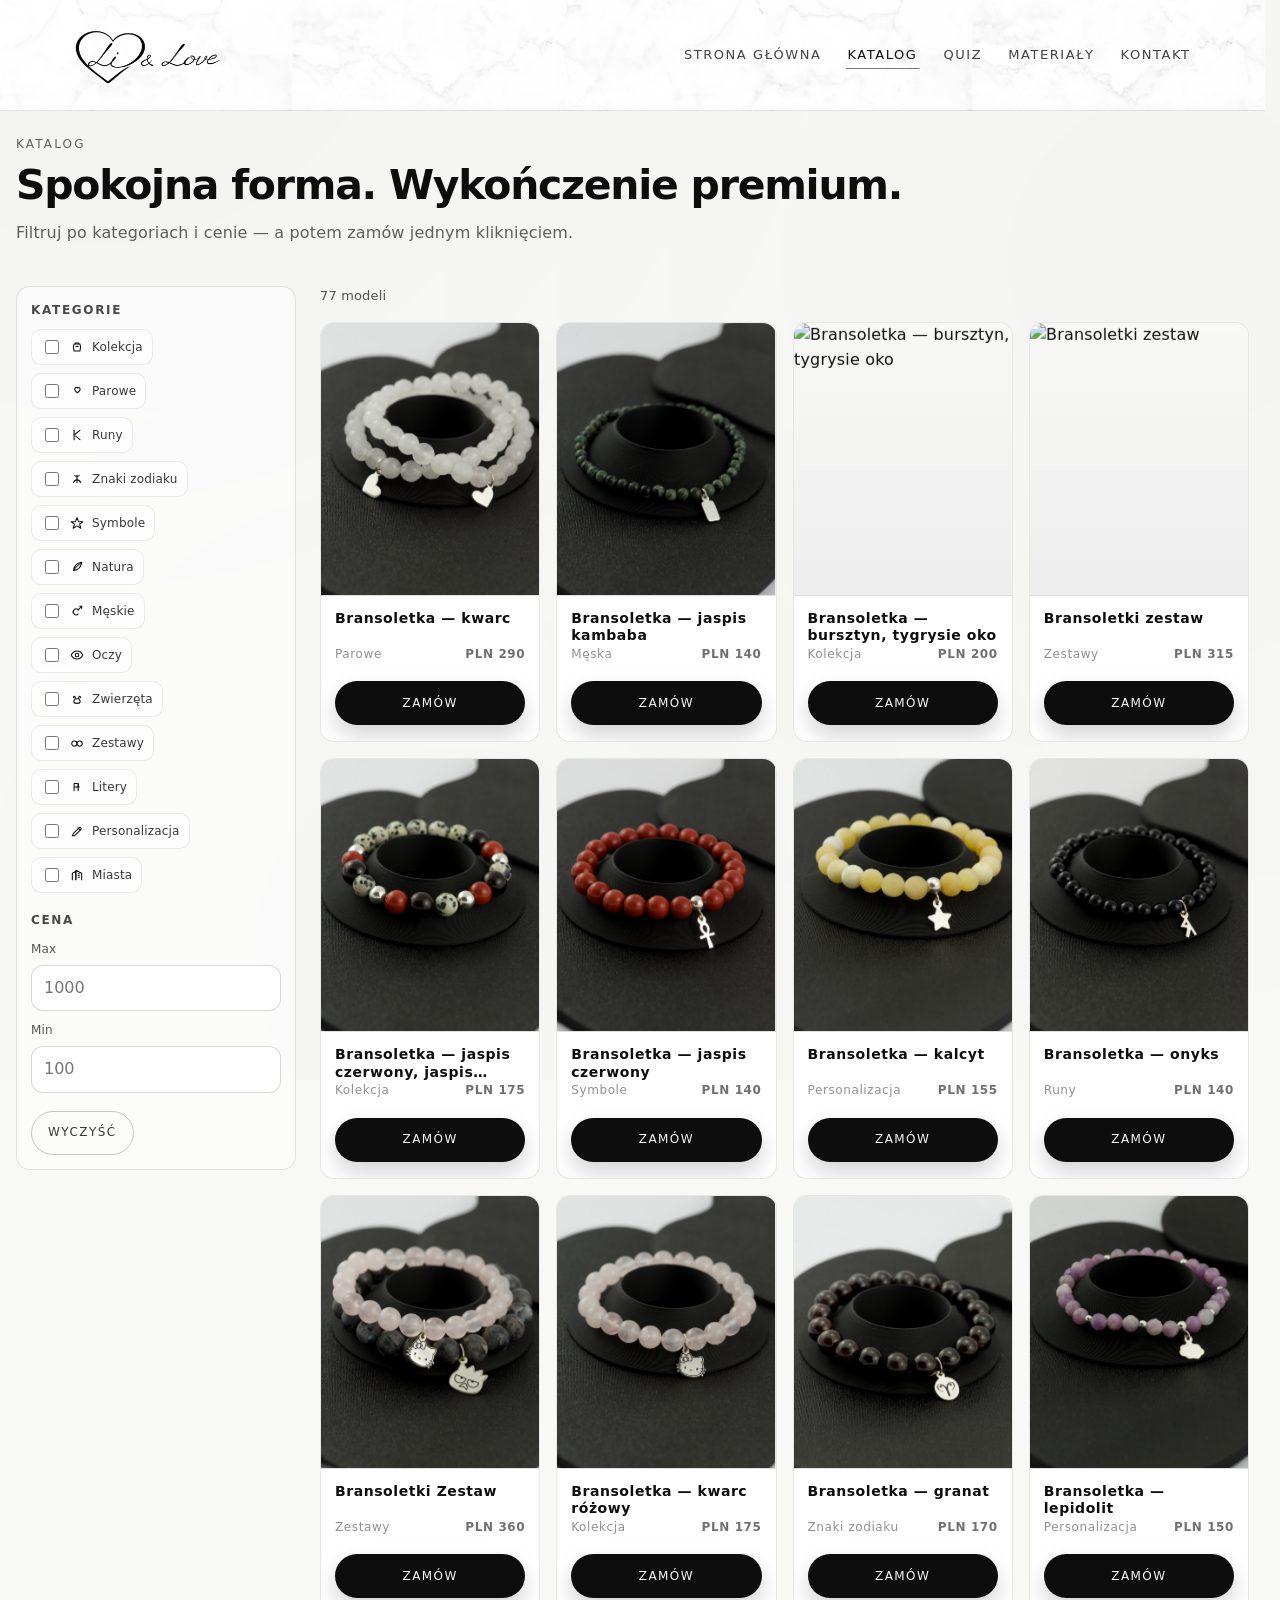
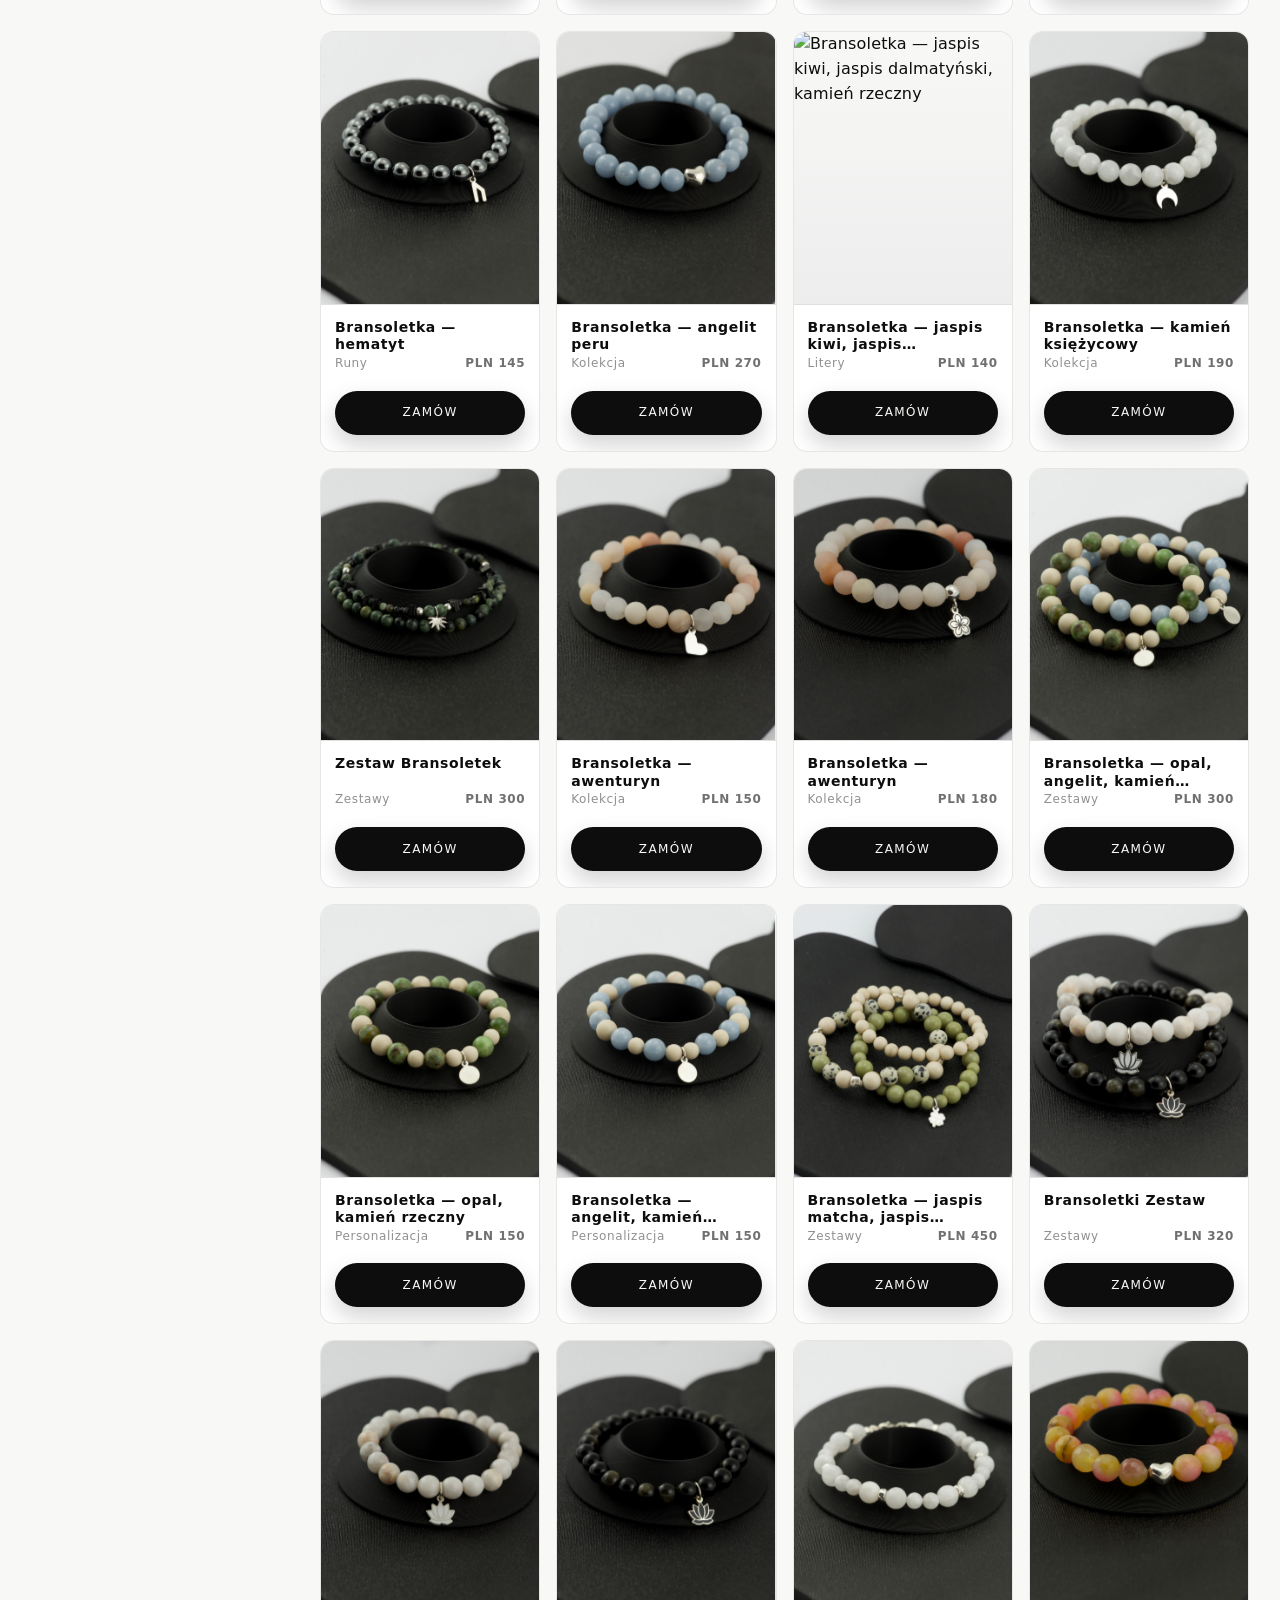
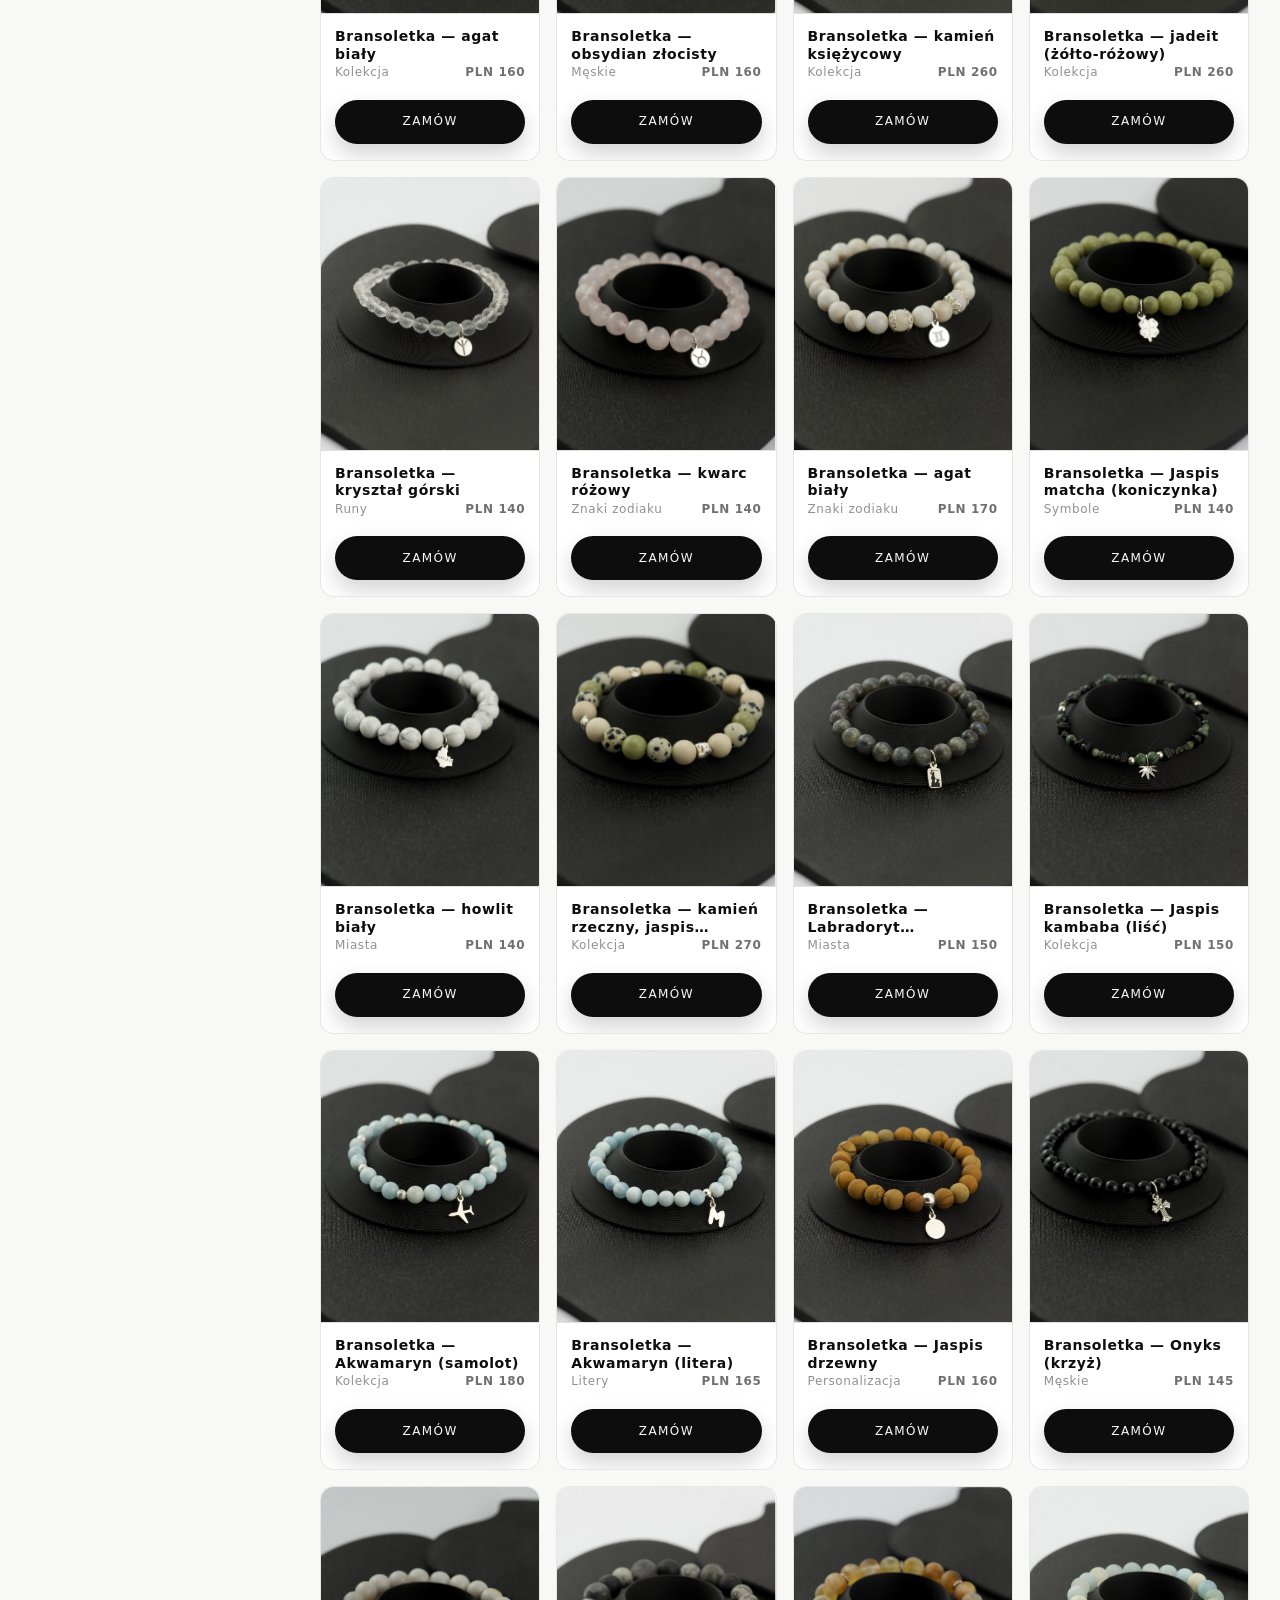
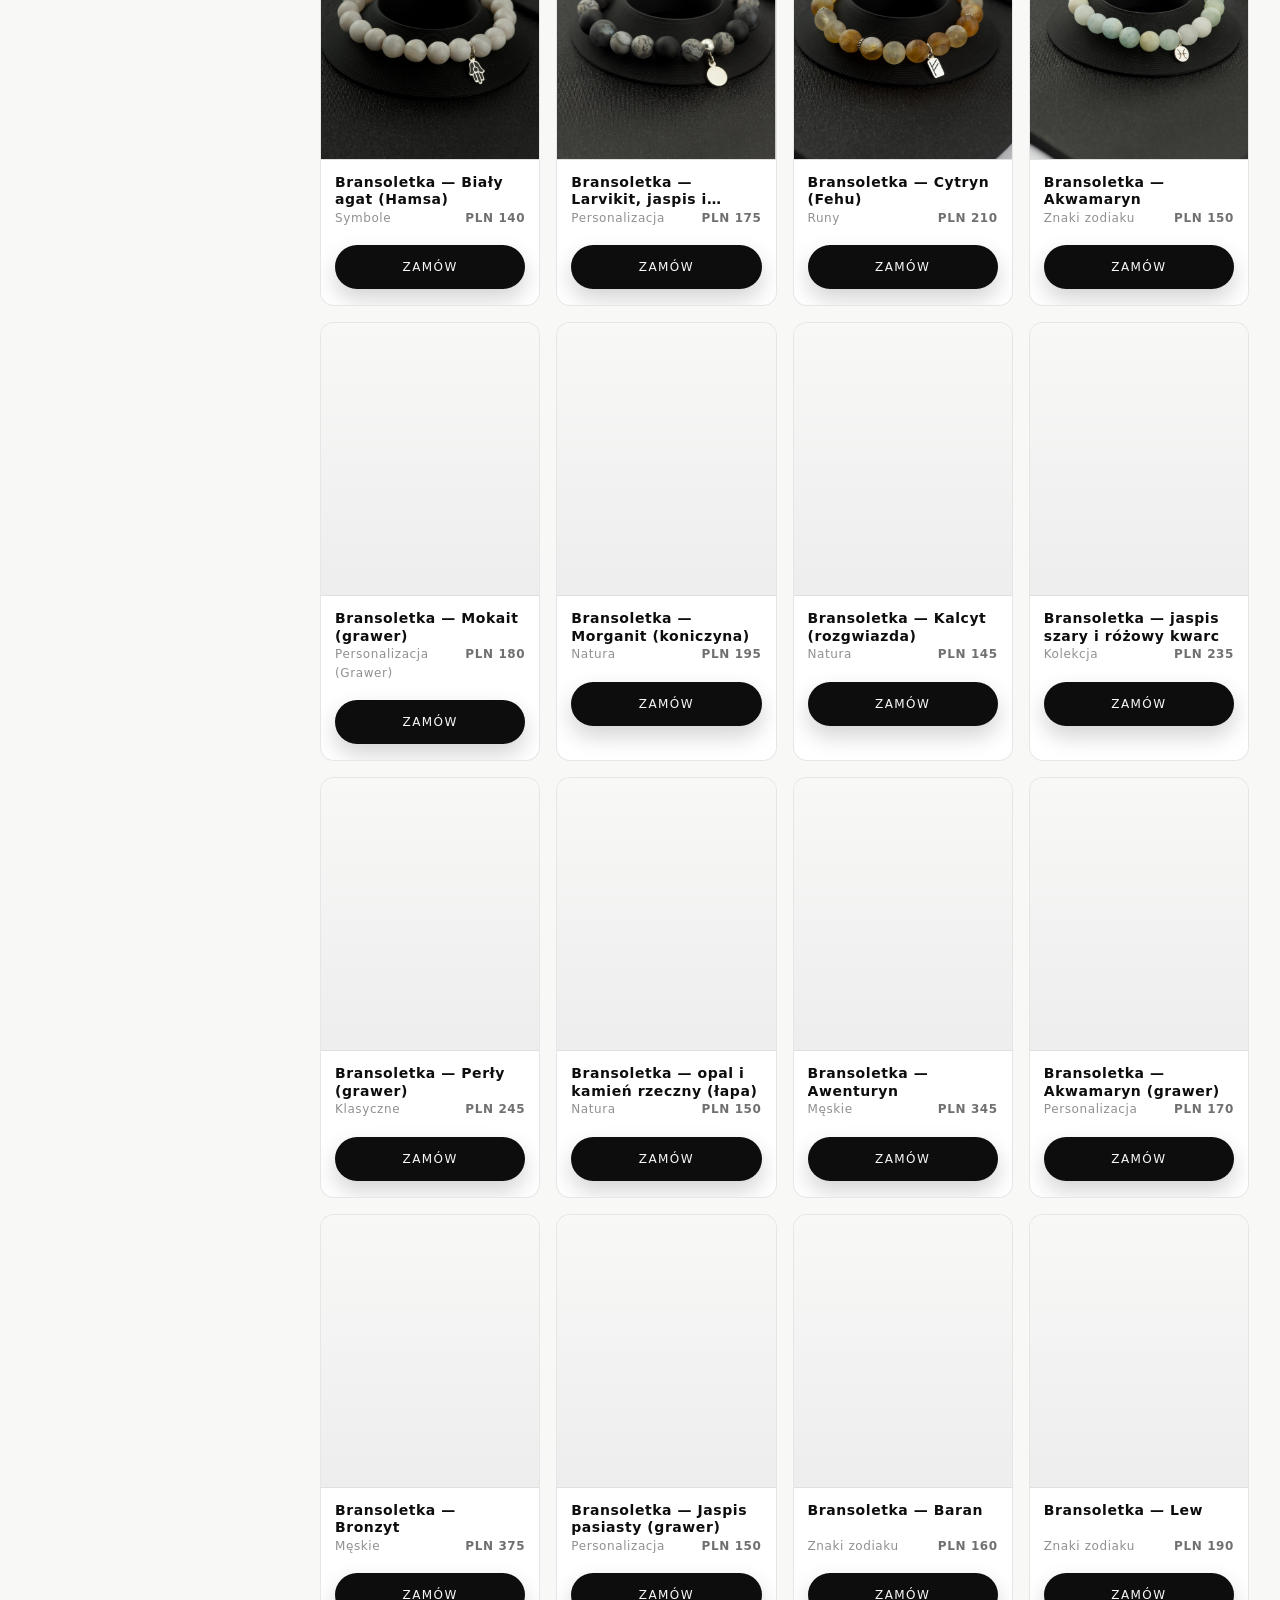
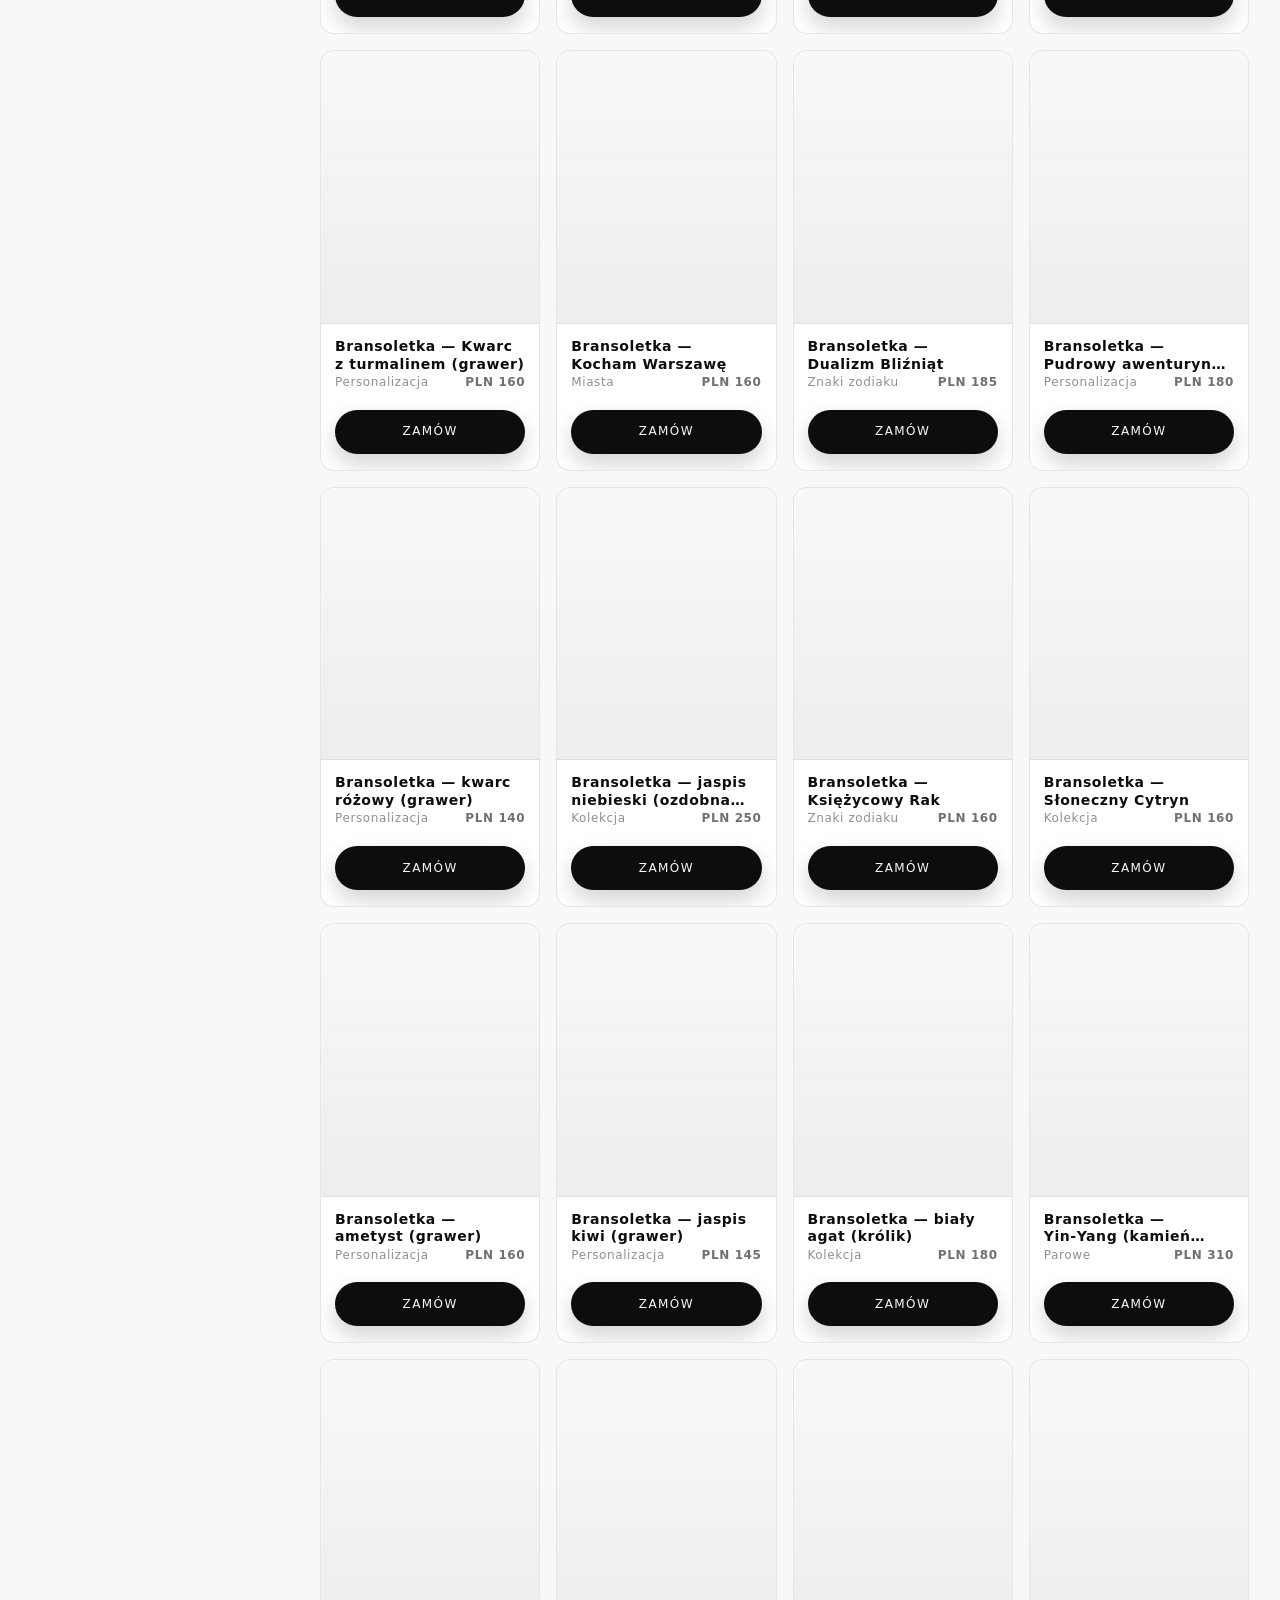
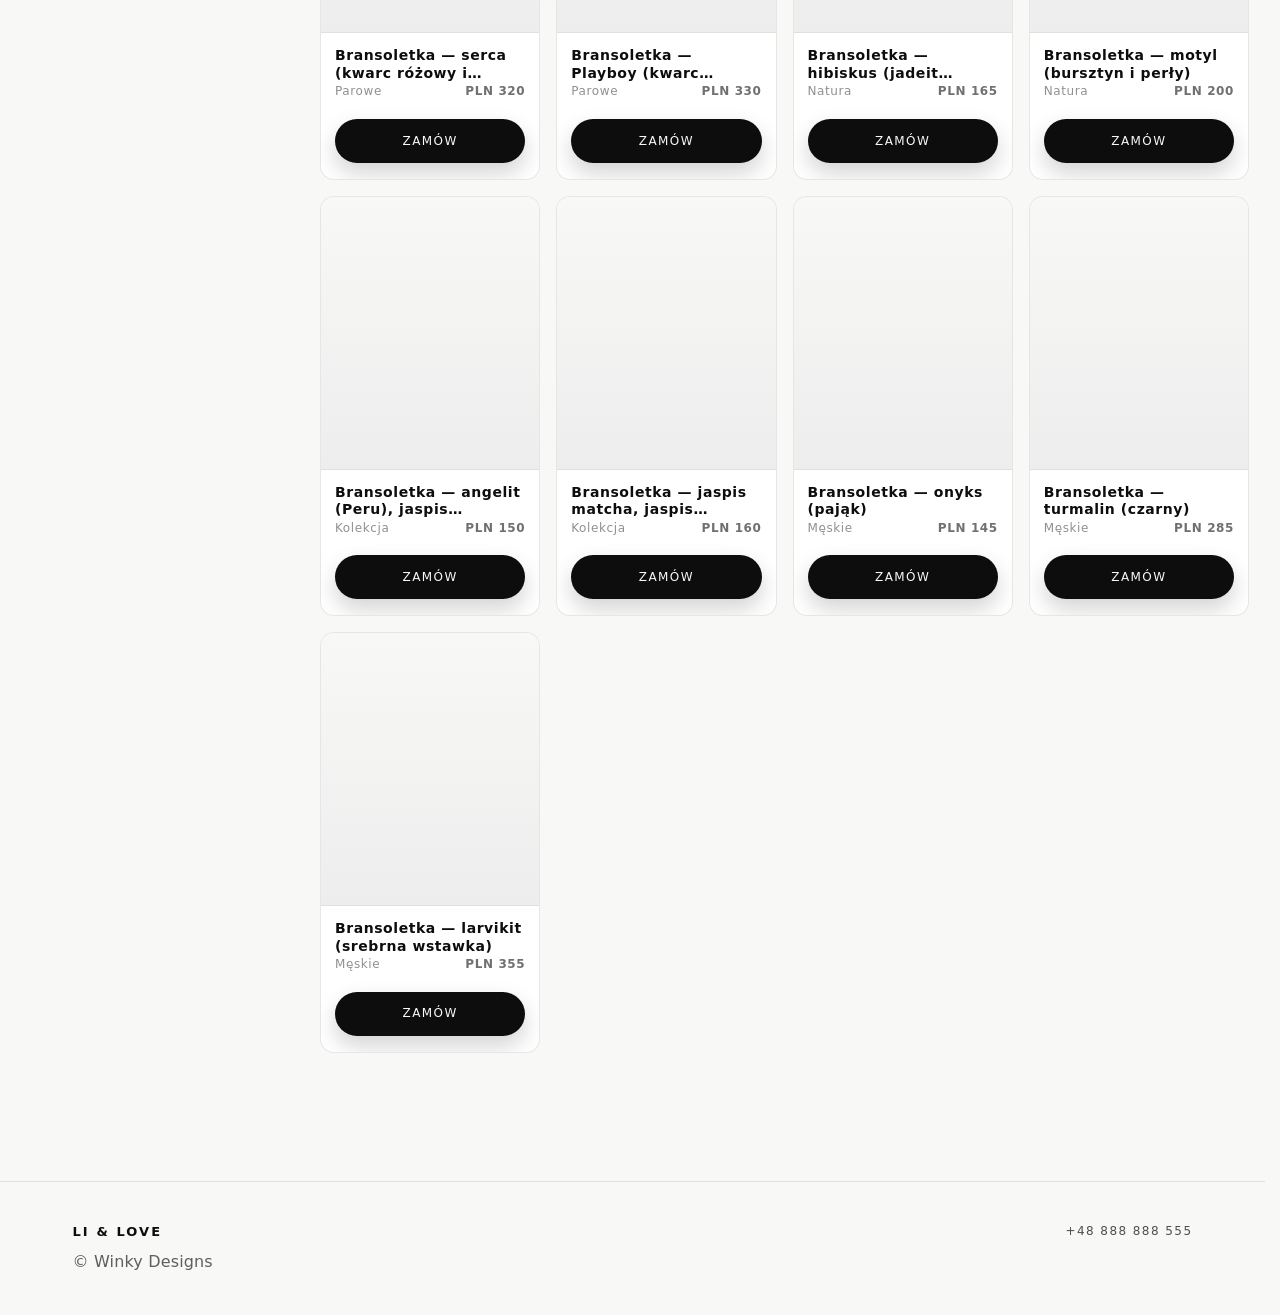
==== commit 72b78247: "product fix bugs2" ====
--- a/catalog.html
+++ b/catalog.html
@@ -9,7 +9,6 @@
     <link rel="stylesheet" href="./css/reset.css" />
     <link rel="stylesheet" href="./css/styles.css?v=20260427-live1" />
     <link rel="stylesheet" href="./css/catalog.css?v=20260423-blobbg2" />
-    <link rel="stylesheet" href="./css/blur.css" />
     <!-- Favicon and Apple Touch Icons -->
     <link rel="icon" href="./assets/images/logo-mark.png" />
     <link rel="apple-touch-icon" sizes="180x180" href="./assets/images/apple-touch-icon.png" />
@@ -22,11 +21,6 @@
     <meta name="apple-mobile-web-app-title" content="Li & Love" />
   </head>
   <body>
-    <div class="blur-overlay" id="blurOverlay">
-      <div class="blur-content">
-        <input type="text" id="blurInput" placeholder="Wpisz kod..." />
-      </div>
-    </div>
     <a class="skip-link" href="#main">Przejdź do treści</a>
 
     <header class="site-header" role="banner">
@@ -145,7 +139,6 @@
     </footer>
 
     <script type="module" src="./js/main.js?v=20260426-akwa2"></script>
-    <script src="./js/blur.js"></script>
   </body>
 </html>
 
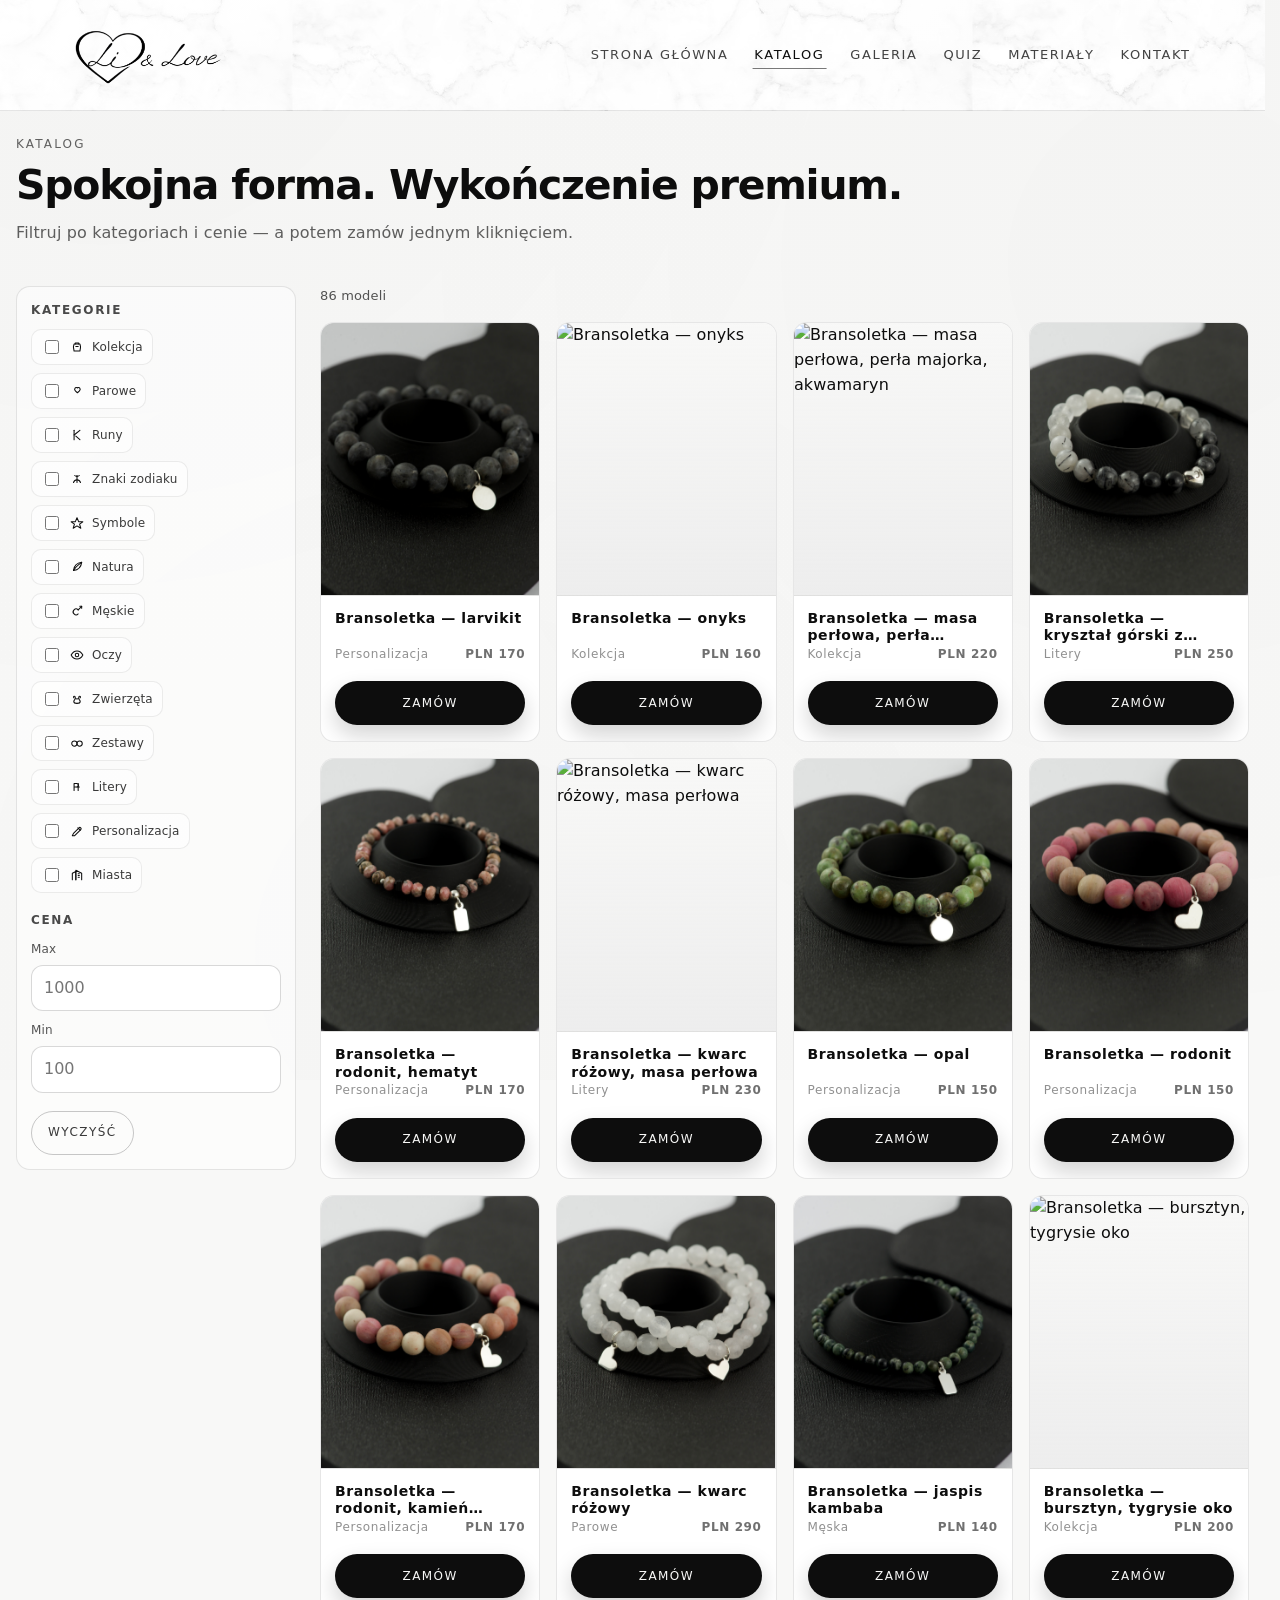
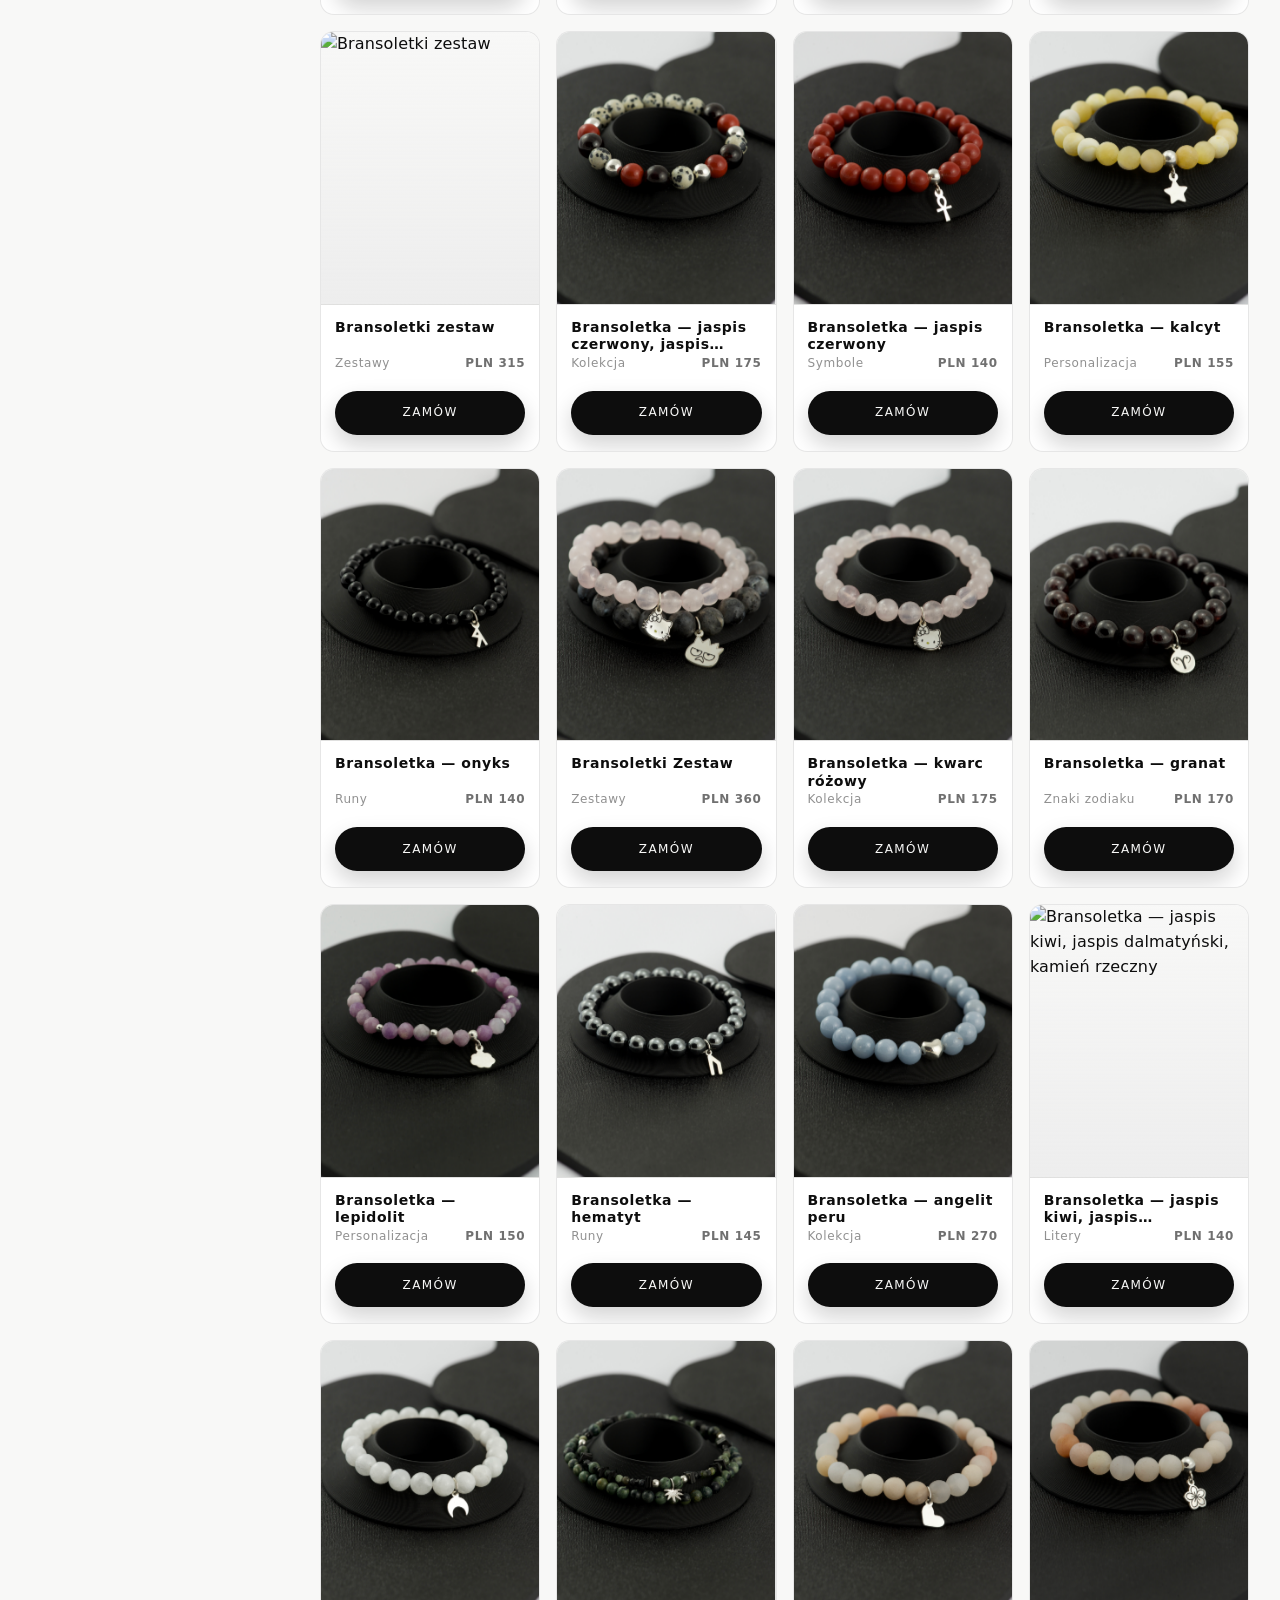
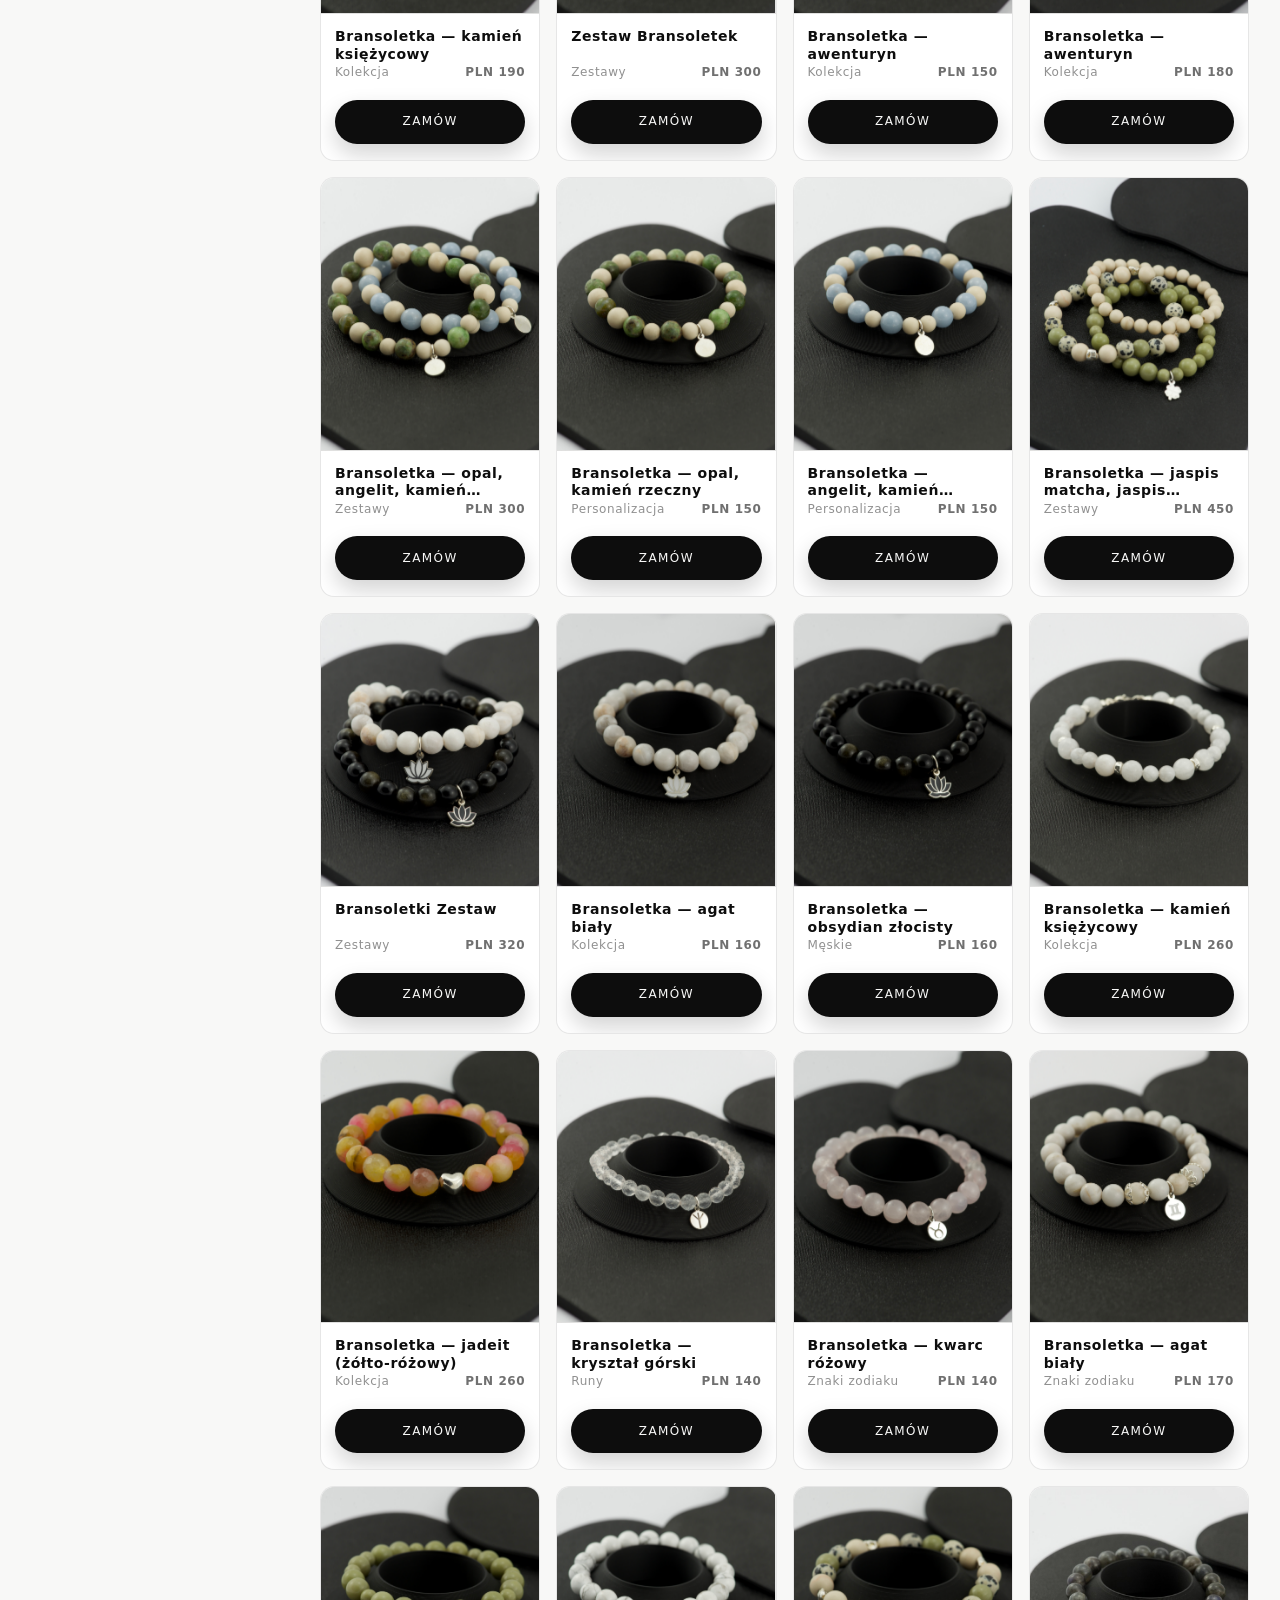
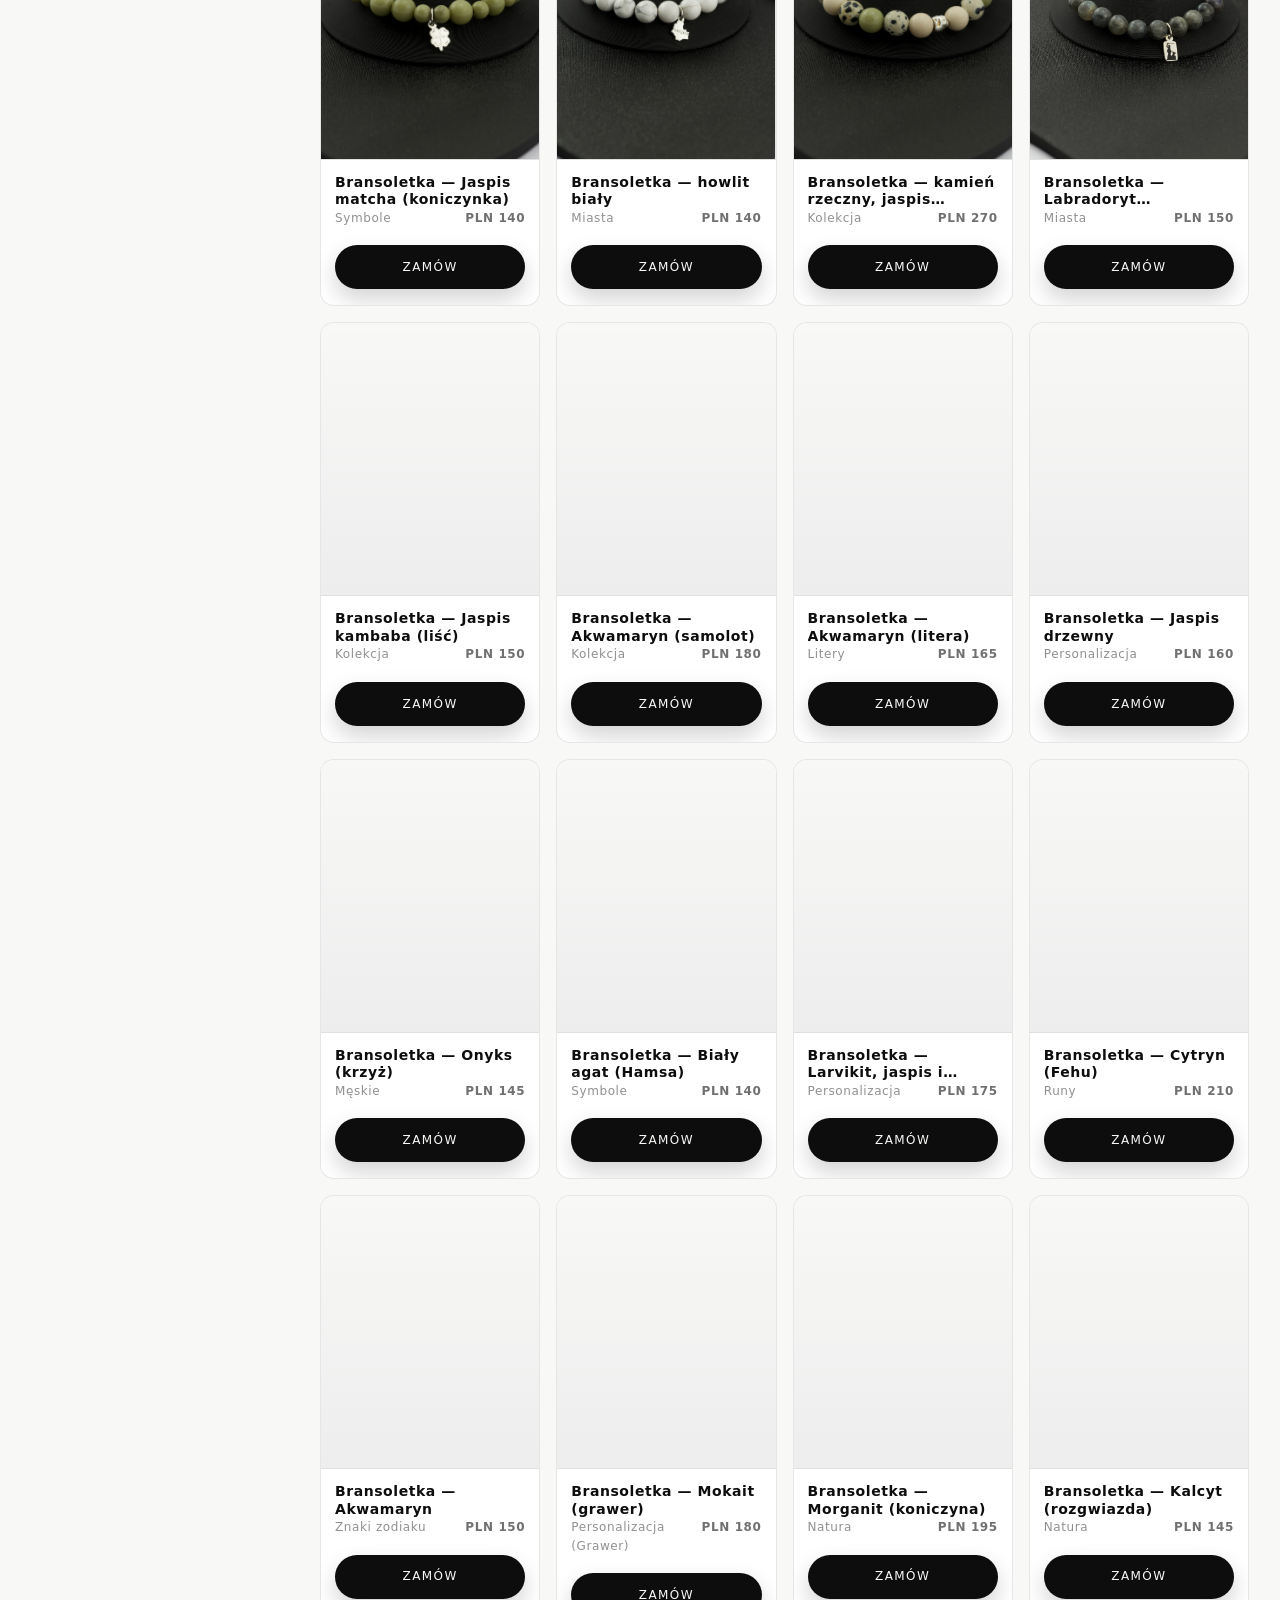
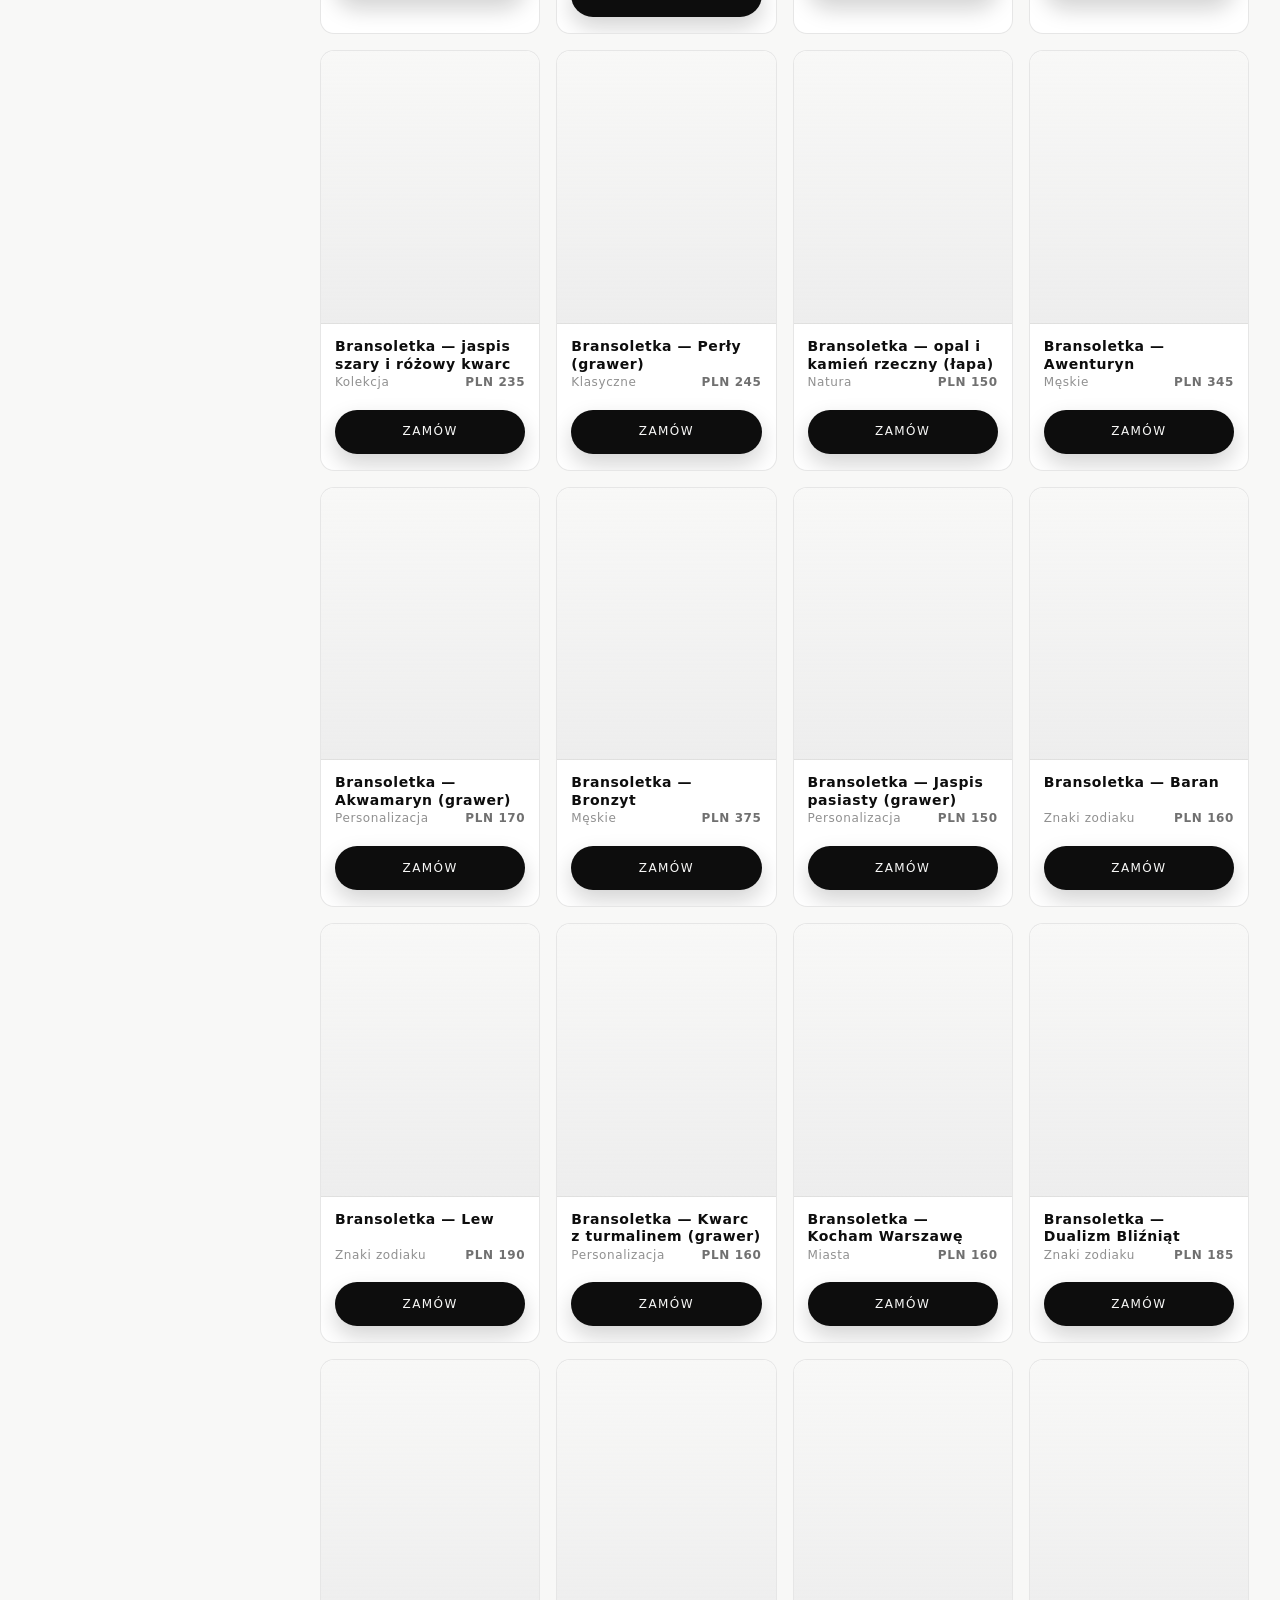
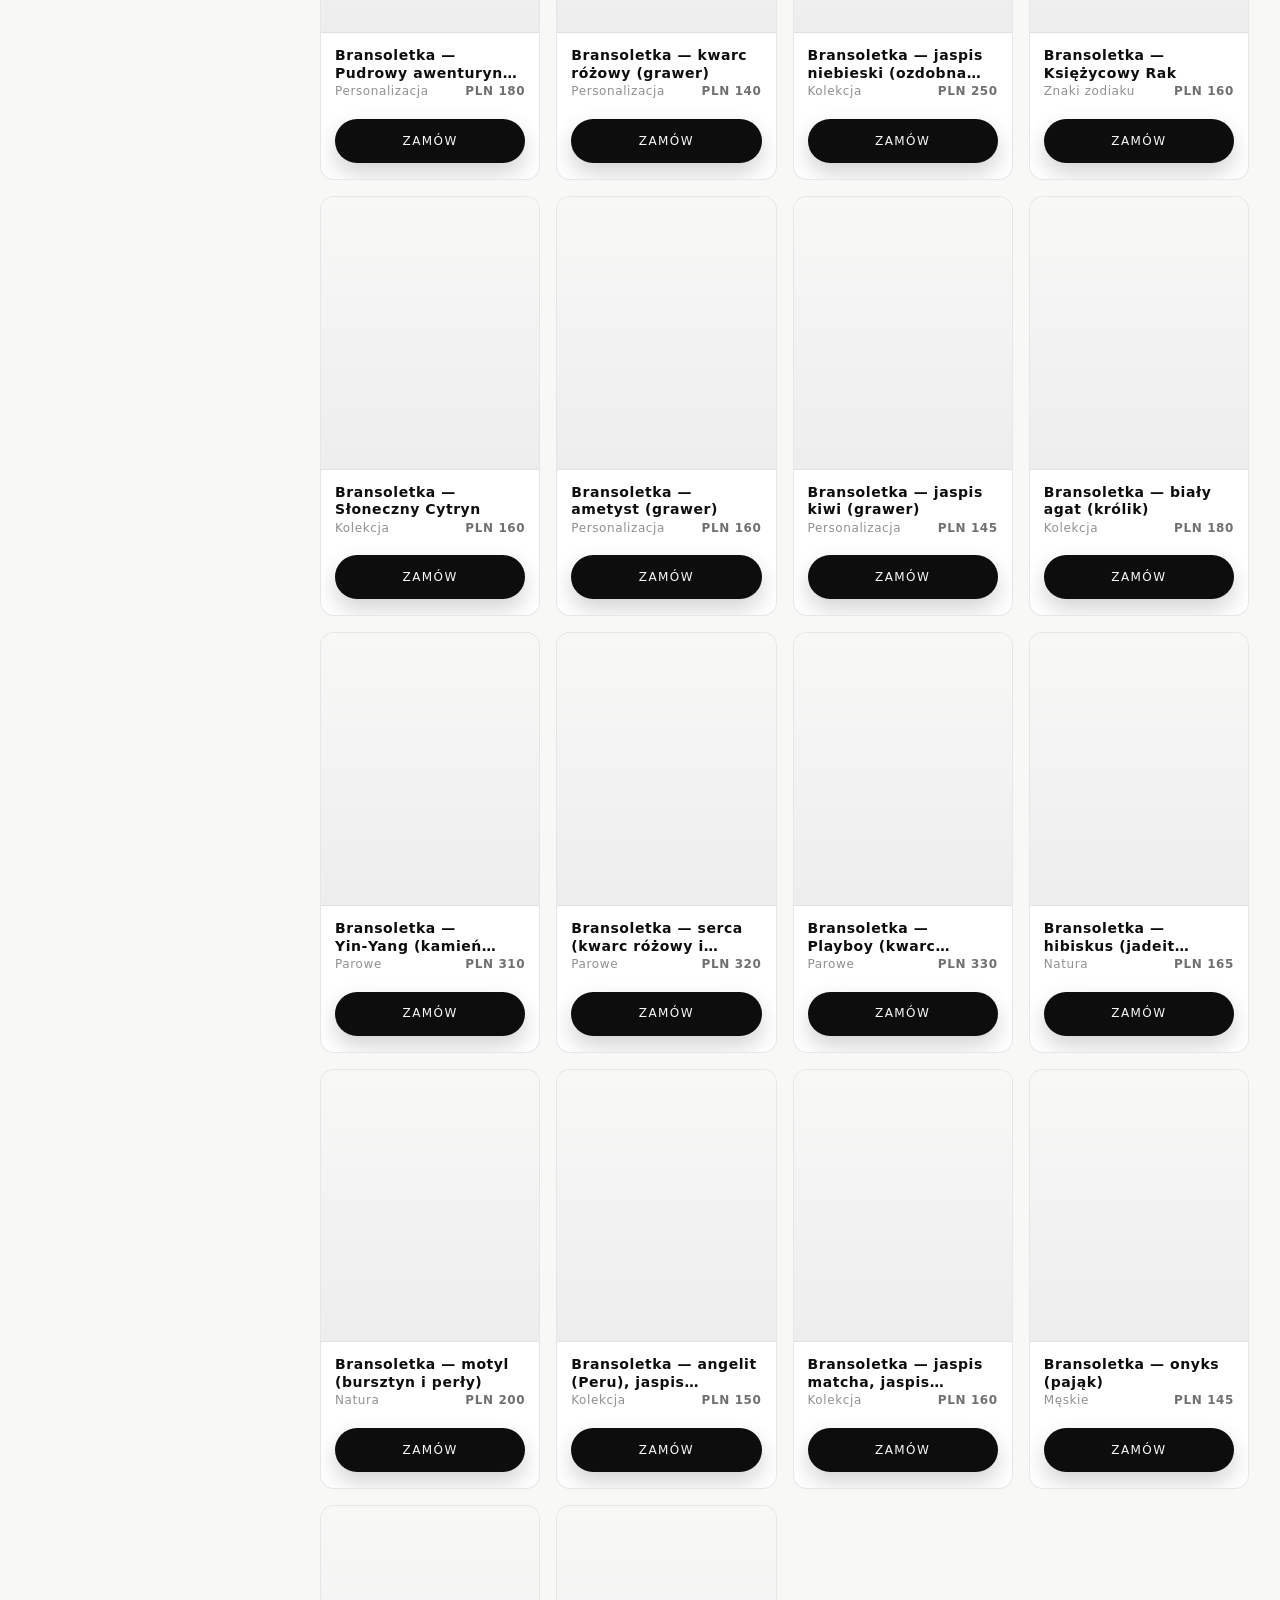
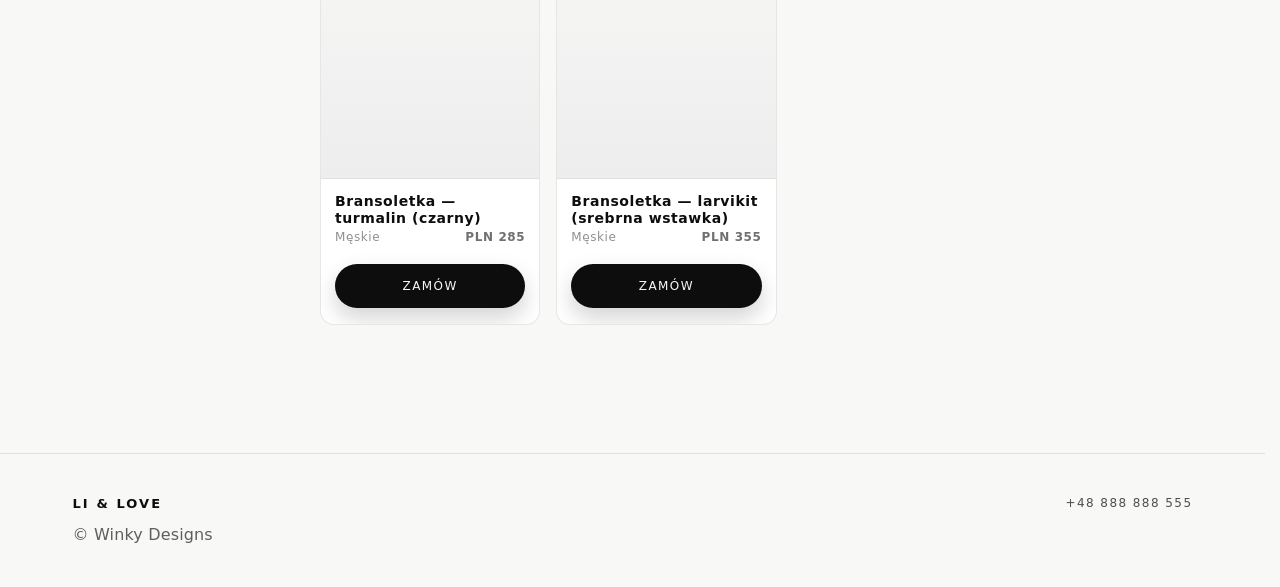
==== commit b2db5b0b: "add full gallery page with in-site image preview Create a dedicated gallery page that lists all prod" ====
--- a/catalog.html
+++ b/catalog.html
@@ -36,6 +36,7 @@
         <nav class="nav" aria-label="Główna nawigacja">
           <a class="nav-link" href="./index.html">Strona główna</a>
           <a class="nav-link is-active" href="./catalog.html">Katalog</a>
+          <a class="nav-link" href="./gallery.html">Galeria</a>
           <a class="nav-link" href="./quiz.html">Quiz</a>
           <a class="nav-link" href="./index.html#materials">Materiały</a>
           <a class="nav-link" href="./index.html#contact">Kontakt</a>
@@ -49,6 +50,7 @@
       <div class="mobile-menu-panel" role="dialog" aria-modal="true" aria-label="Menu">
         <a class="mobile-menu-link" href="./index.html">Strona główna</a>
         <a class="mobile-menu-link" href="./catalog.html">Katalog</a>
+        <a class="mobile-menu-link" href="./gallery.html">Galeria</a>
         <a class="mobile-menu-link" href="./quiz.html">Quiz</a>
         <a class="mobile-menu-link" href="./index.html#materials">Materiały</a>
         <a class="mobile-menu-link" href="./index.html#contact">Kontakt</a>
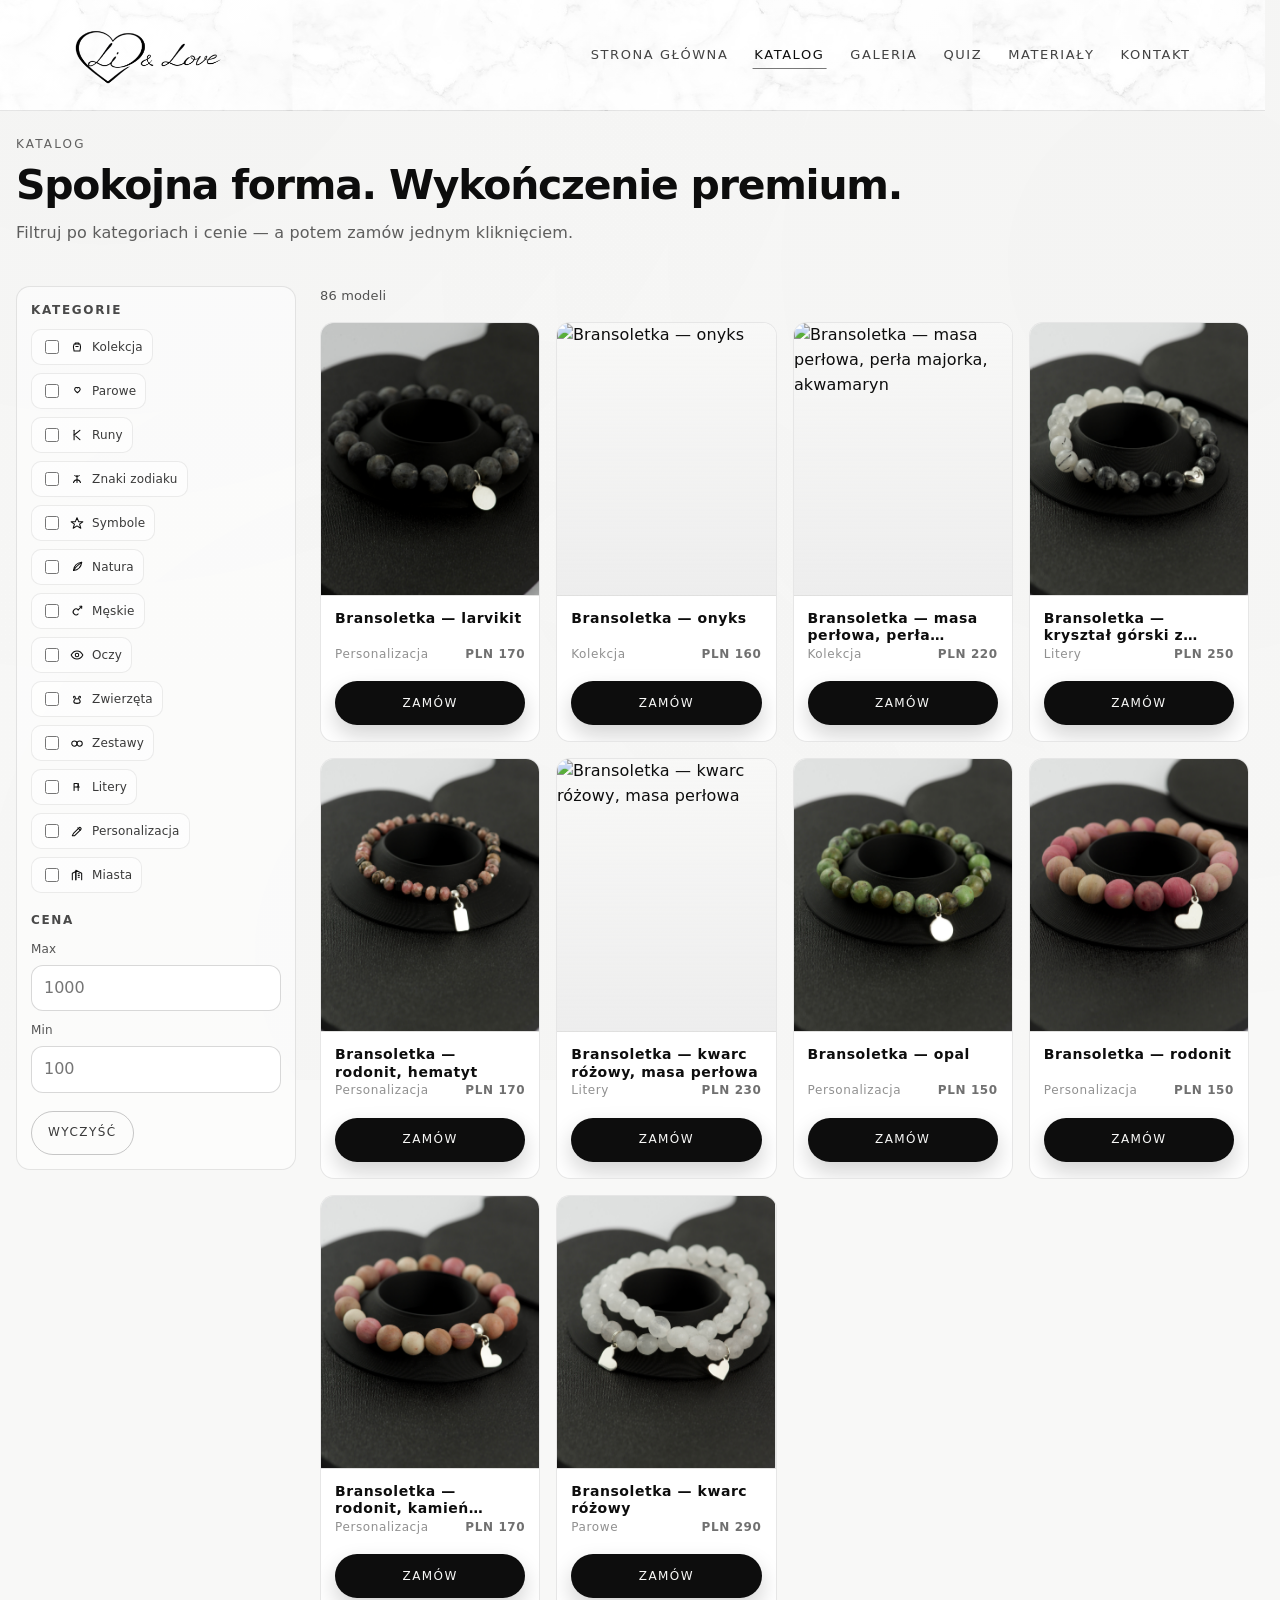
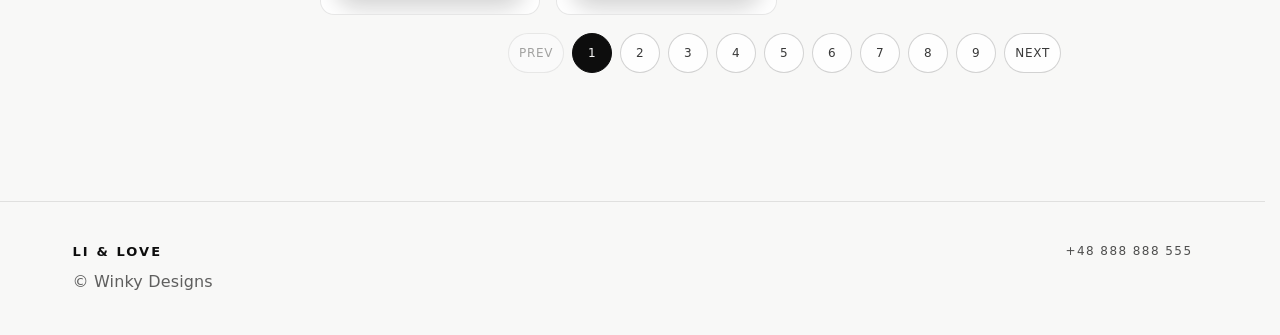
==== commit 09aecd95: "add catalog pagination and stabilize gallery loading Split catalog results into pages of 10 items an" ====
--- a/catalog.html
+++ b/catalog.html
@@ -8,7 +8,7 @@
 
     <link rel="stylesheet" href="./css/reset.css" />
     <link rel="stylesheet" href="./css/styles.css?v=20260427-live1" />
-    <link rel="stylesheet" href="./css/catalog.css?v=20260423-blobbg2" />
+    <link rel="stylesheet" href="./css/catalog.css?v=20260606-pagination1" />
     <!-- Favicon and Apple Touch Icons -->
     <link rel="icon" href="./assets/images/logo-mark.png" />
     <link rel="apple-touch-icon" sizes="180x180" href="./assets/images/apple-touch-icon.png" />
@@ -106,6 +106,7 @@
             </div>
 
             <div class="product-grid" id="catalogGrid" aria-live="polite"></div>
+            <div class="pagination" id="catalogPagination" aria-label="Paginacja katalogu"></div>
 
             <div class="empty-state" id="emptyState" hidden>
               <p class="empty-title">Brak wyników.</p>
--- a/css/catalog.css
+++ b/css/catalog.css
@@ -189,6 +189,52 @@
 
 .results.is-updating {
   animation: resultsTick 320ms var(--ease);
+}
+
+.pagination {
+  margin-top: 18px;
+  display: flex;
+  flex-wrap: wrap;
+  align-items: center;
+  justify-content: center;
+  gap: 8px;
+}
+
+.pagination[hidden] {
+  display: none !important;
+}
+
+.pagination-btn {
+  min-width: 40px;
+  min-height: 40px;
+  padding: 0 10px;
+  border-radius: 999px;
+  border: 1px solid rgba(13, 13, 13, 0.18);
+  background: rgba(255, 255, 255, 0.8);
+  color: rgba(13, 13, 13, 0.82);
+  font-size: 12px;
+  letter-spacing: 0.06em;
+  text-transform: uppercase;
+  cursor: pointer;
+  transition: border-color var(--dur) var(--ease), background var(--dur) var(--ease), transform var(--dur) var(--ease);
+}
+
+.pagination-btn:hover {
+  transform: translateY(-1px);
+  border-color: rgba(13, 13, 13, 0.3);
+  background: rgba(255, 255, 255, 0.92);
+}
+
+.pagination-btn.is-active {
+  background: var(--black);
+  color: var(--off-white);
+  border-color: var(--black);
+}
+
+.pagination-btn:disabled {
+  opacity: 0.45;
+  cursor: not-allowed;
+  transform: none;
 }
 
 @keyframes resultsTick {
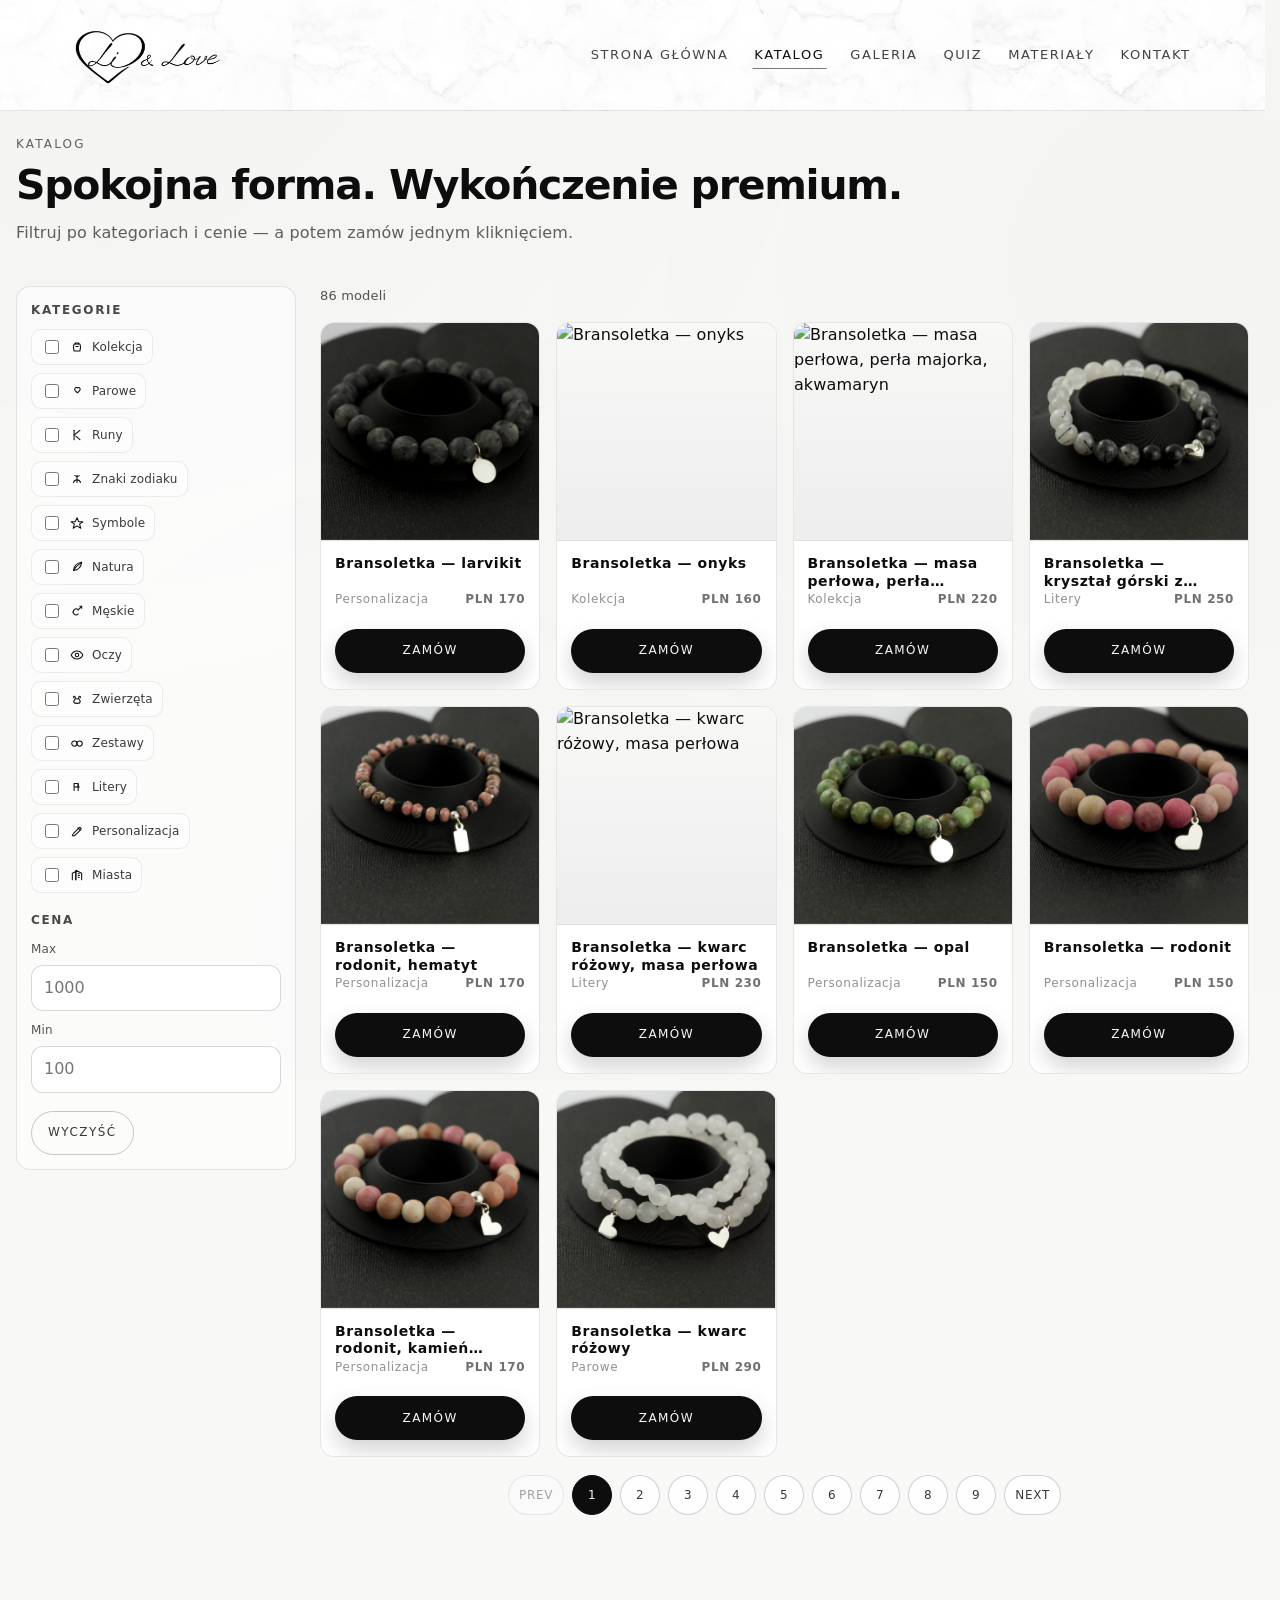
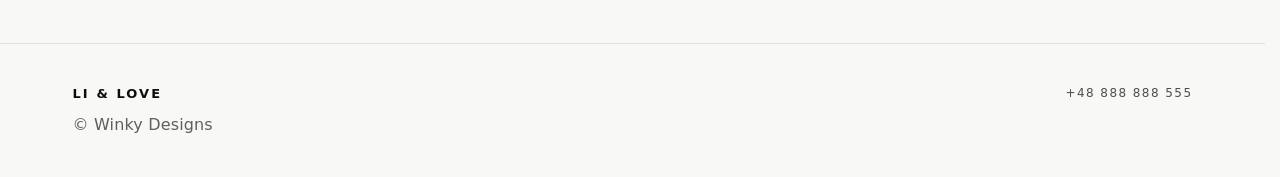
==== commit 0b64e348: "smth changed??" ====
--- a/catalog.html
+++ b/catalog.html
@@ -8,7 +8,7 @@
 
     <link rel="stylesheet" href="./css/reset.css" />
     <link rel="stylesheet" href="./css/styles.css?v=20260427-live1" />
-    <link rel="stylesheet" href="./css/catalog.css?v=20260606-pagination1" />
+    <link rel="stylesheet" href="./css/catalog.css?v=20260613-square4" />
     <!-- Favicon and Apple Touch Icons -->
     <link rel="icon" href="./assets/images/logo-mark.png" />
     <link rel="apple-touch-icon" sizes="180x180" href="./assets/images/apple-touch-icon.png" />
--- a/css/styles.css
+++ b/css/styles.css
@@ -1623,6 +1623,9 @@
 #contact.is-sequencing .section-actions .btn:nth-child(4) {
   animation-delay: 1180ms;
 }
+#contact.is-sequencing .section-actions .btn:nth-child(5) {
+  animation-delay: 1320ms;
+}
 
 /* Safari-safe: JS applies .is-pulse sequentially (cards + buttons) */
 #contact .is-pulse {
@@ -1830,6 +1833,9 @@
   .hero-copy {
     text-align: center;
   }
+  .hero-subtitle {
+    margin-inline: auto;
+  }
   .hero-actions {
     justify-content: center;
   }
--- a/css/catalog.css
+++ b/css/catalog.css
@@ -112,6 +112,61 @@
   font-size: 12px;
   letter-spacing: 0.05em;
   opacity: 0.7;
+  flex-wrap: nowrap;
+  align-items: center;
+}
+
+.catalog-page .card-body {
+  display: flex;
+  flex-direction: column;
+}
+
+.catalog-page .card-body > div:first-child {
+  display: flex;
+  flex-direction: column;
+  flex: 1 1 auto;
+}
+
+.catalog-page .card-meta > span:first-child {
+  max-width: 68%;
+  overflow: hidden;
+  text-overflow: ellipsis;
+  white-space: nowrap;
+}
+
+.catalog-page .card-meta .price {
+  white-space: nowrap;
+  flex-shrink: 0;
+}
+
+.catalog-page .card-actions {
+  margin-top: 10px;
+}
+
+.catalog-page #catalogGrid {
+  align-items: stretch;
+}
+
+.catalog-page .card {
+  width: 100%;
+}
+
+.catalog-page .card-media {
+  width: 100%;
+  aspect-ratio: 1 / 1;
+}
+
+.catalog-page .card-media img {
+  display: block;
+  width: 100% !important;
+  height: 100% !important;
+  object-fit: cover;
+}
+
+@media (min-width: 981px) and (max-width: 1074px) {
+  .catalog-page .product-grid {
+    grid-template-columns: repeat(3, minmax(0, 1fr));
+  }
 }
 
 .check input {
